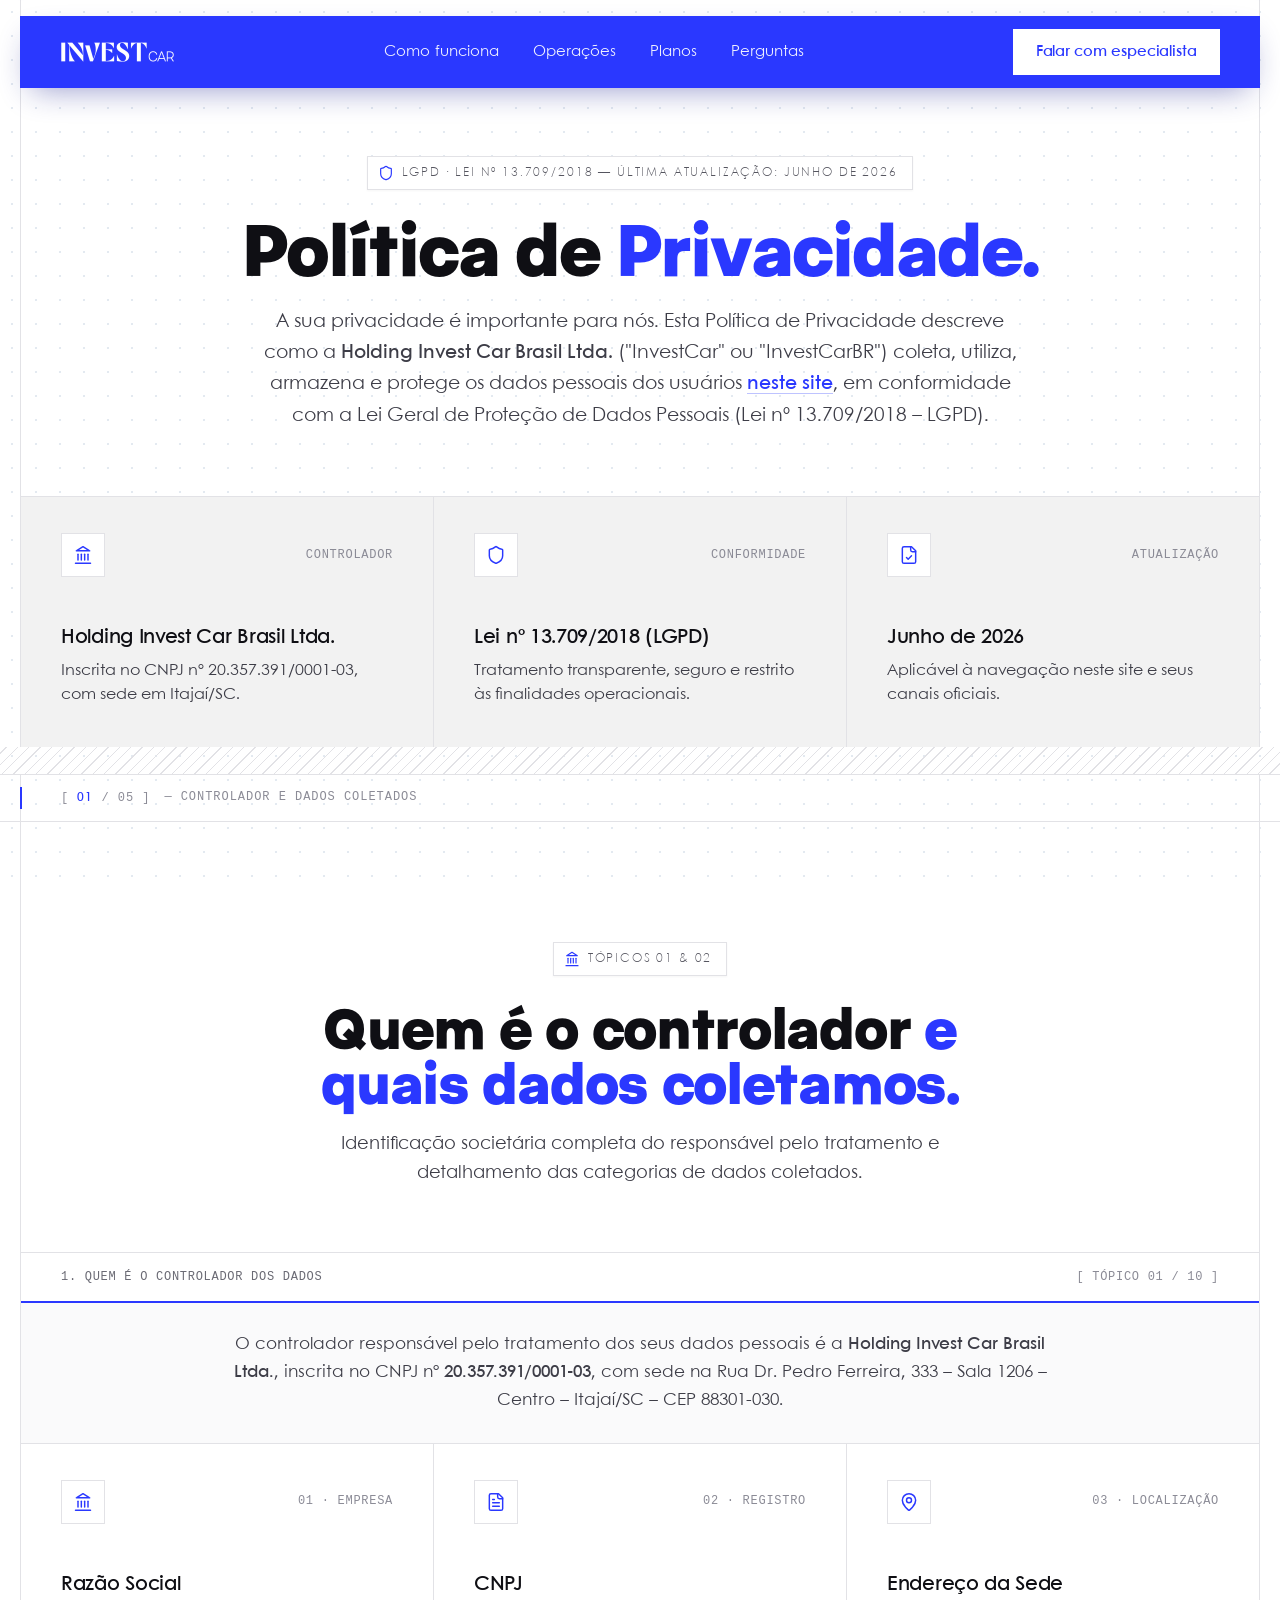
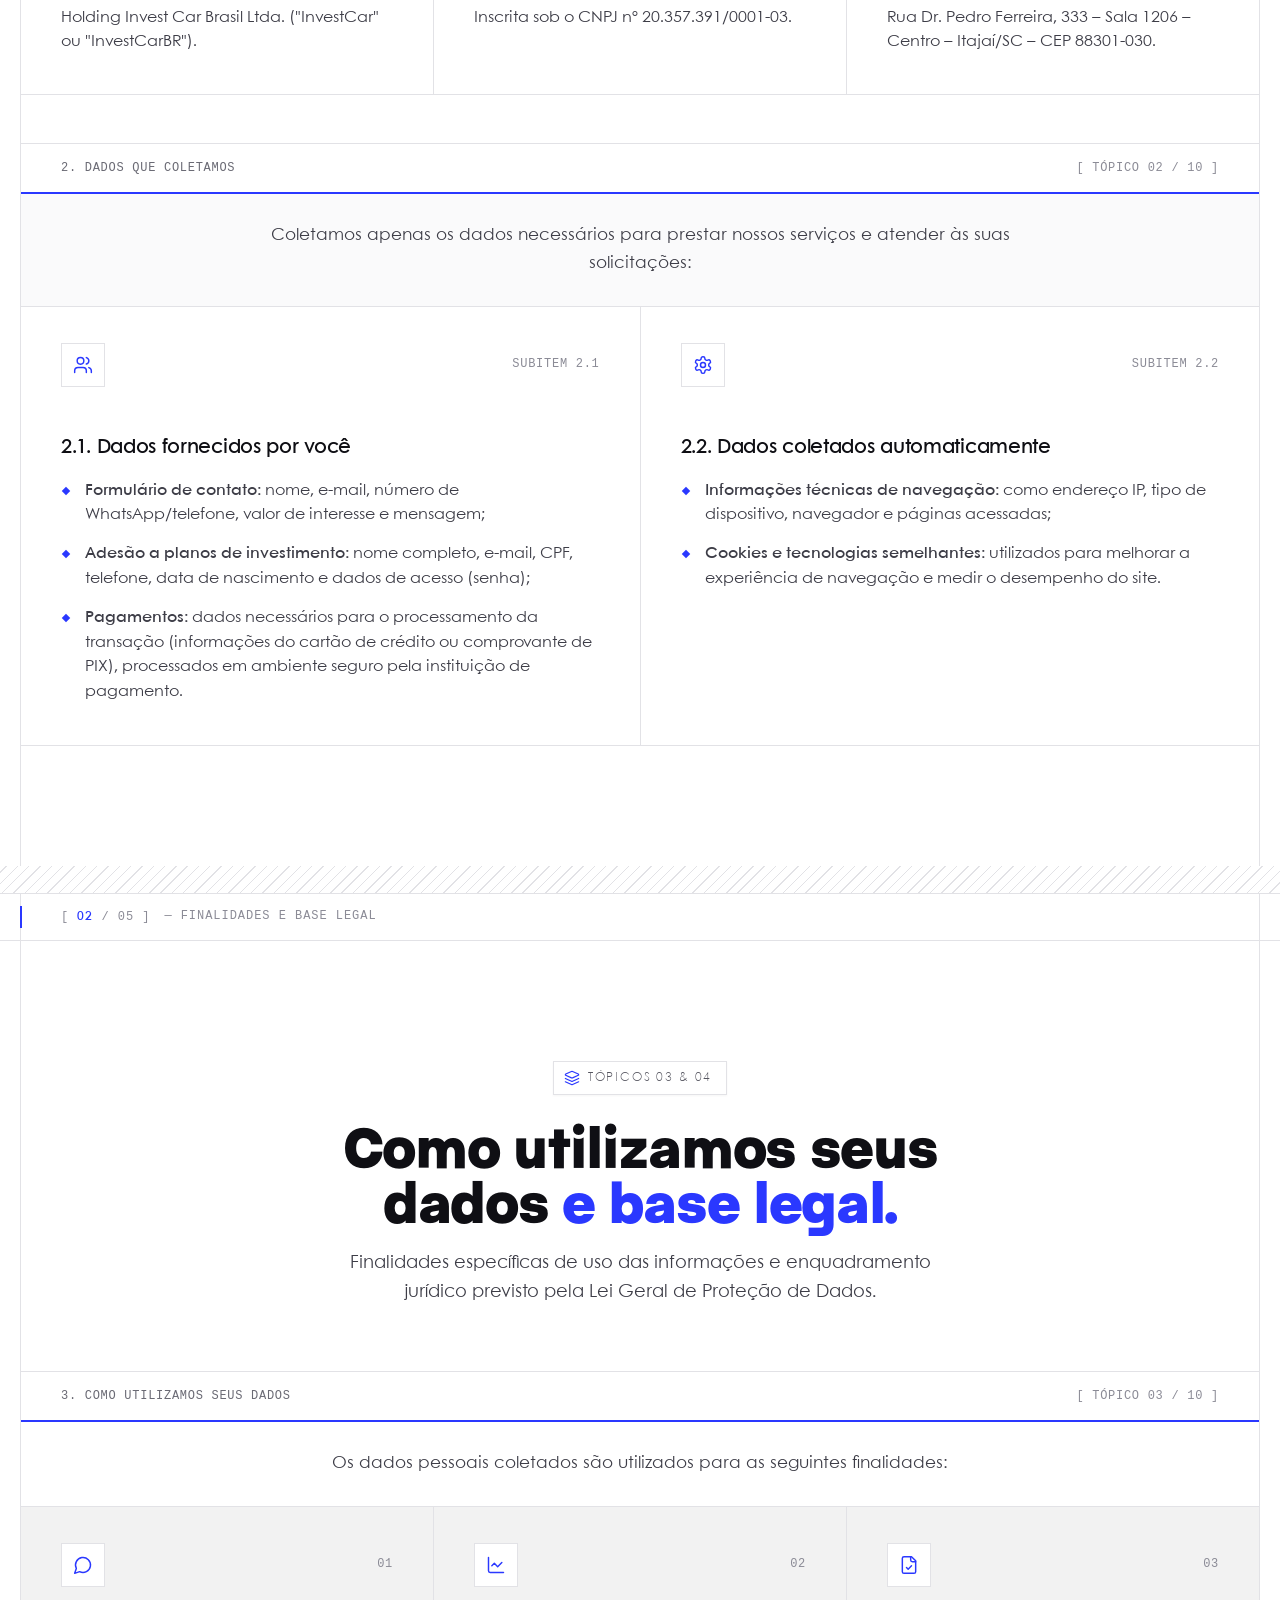
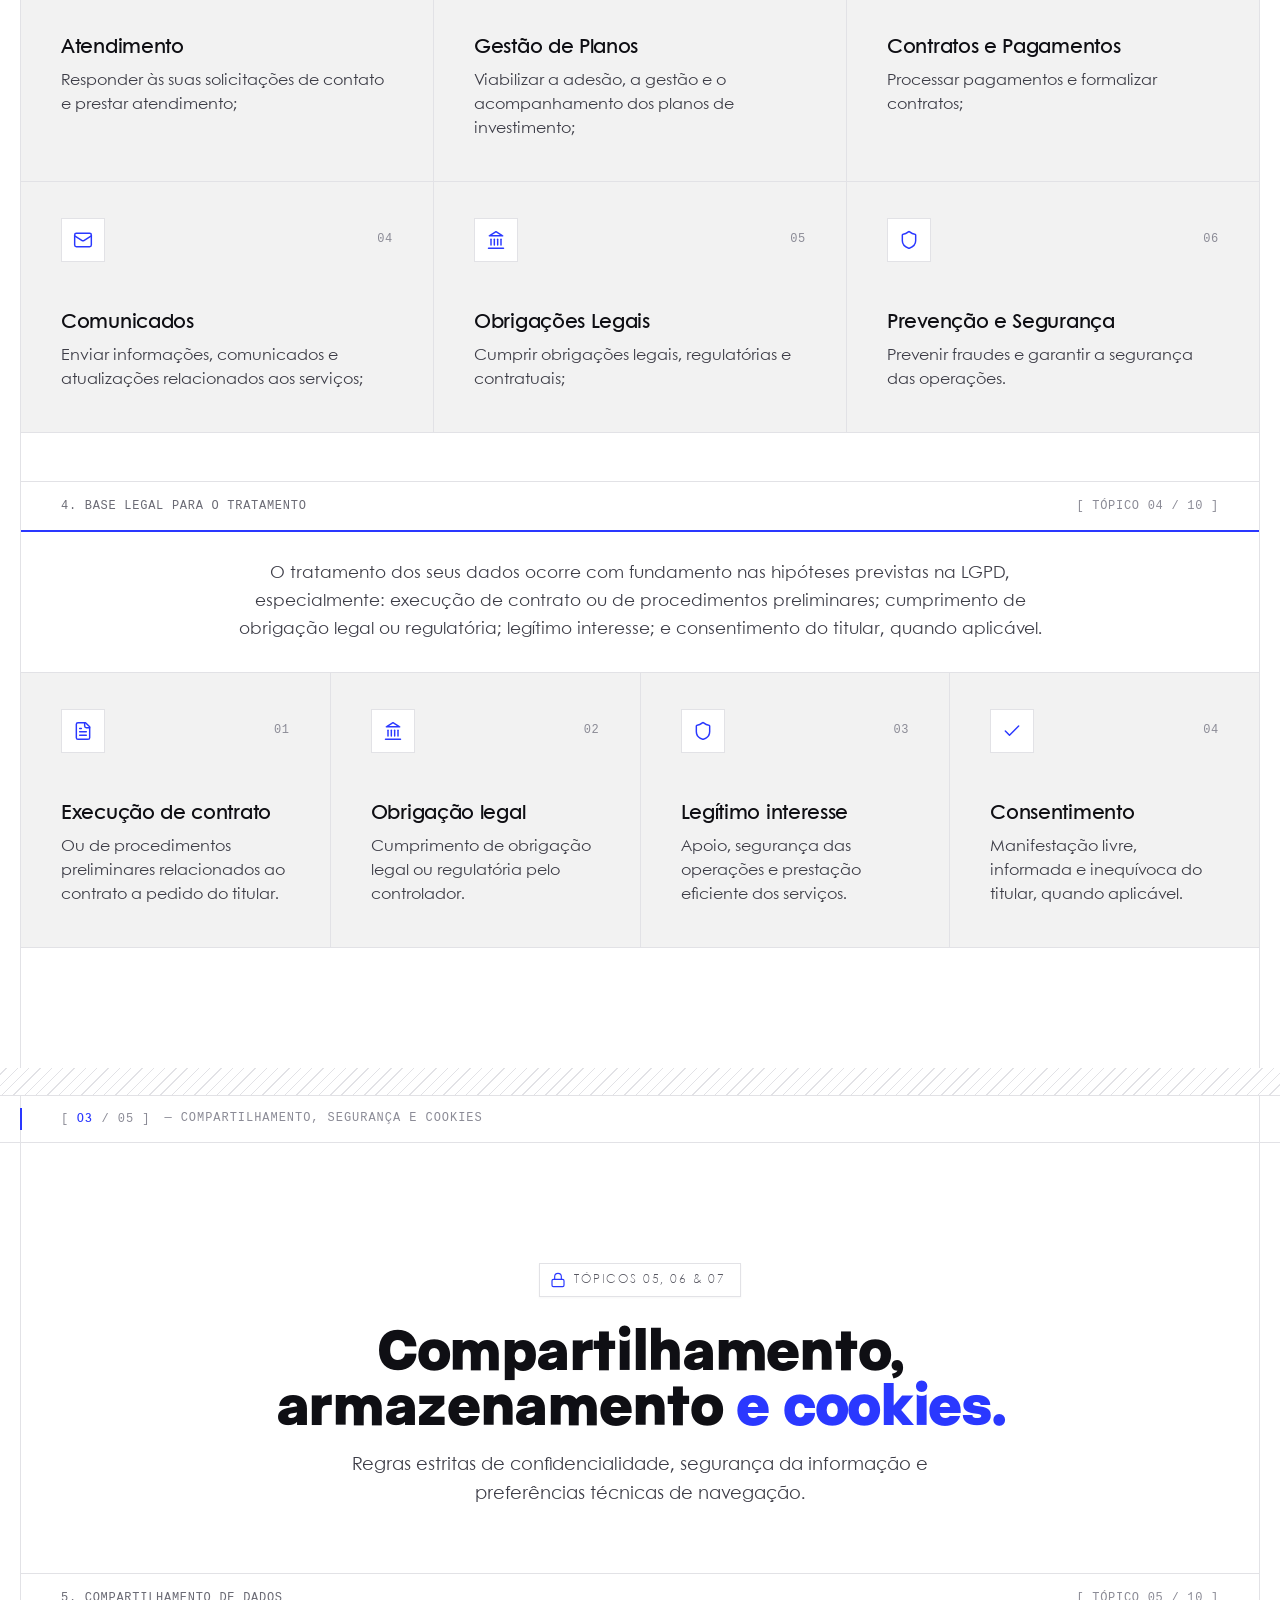
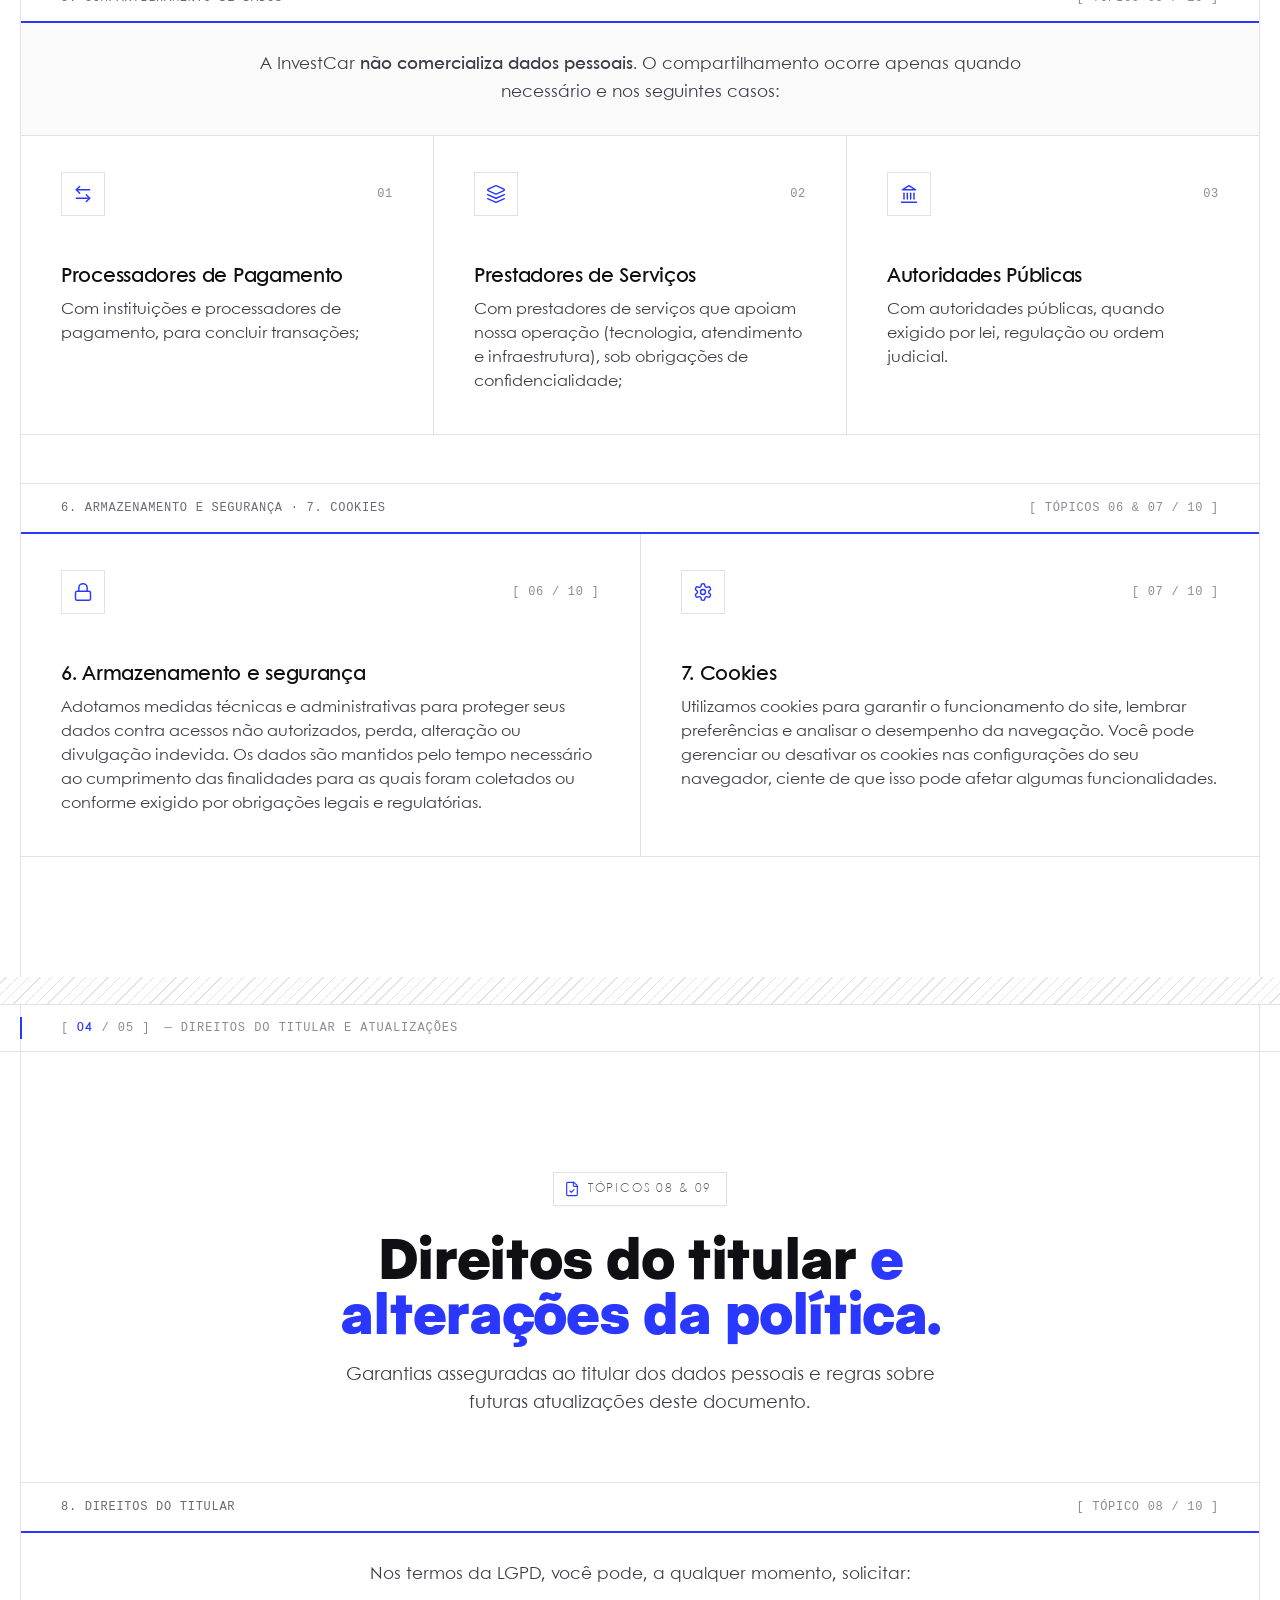
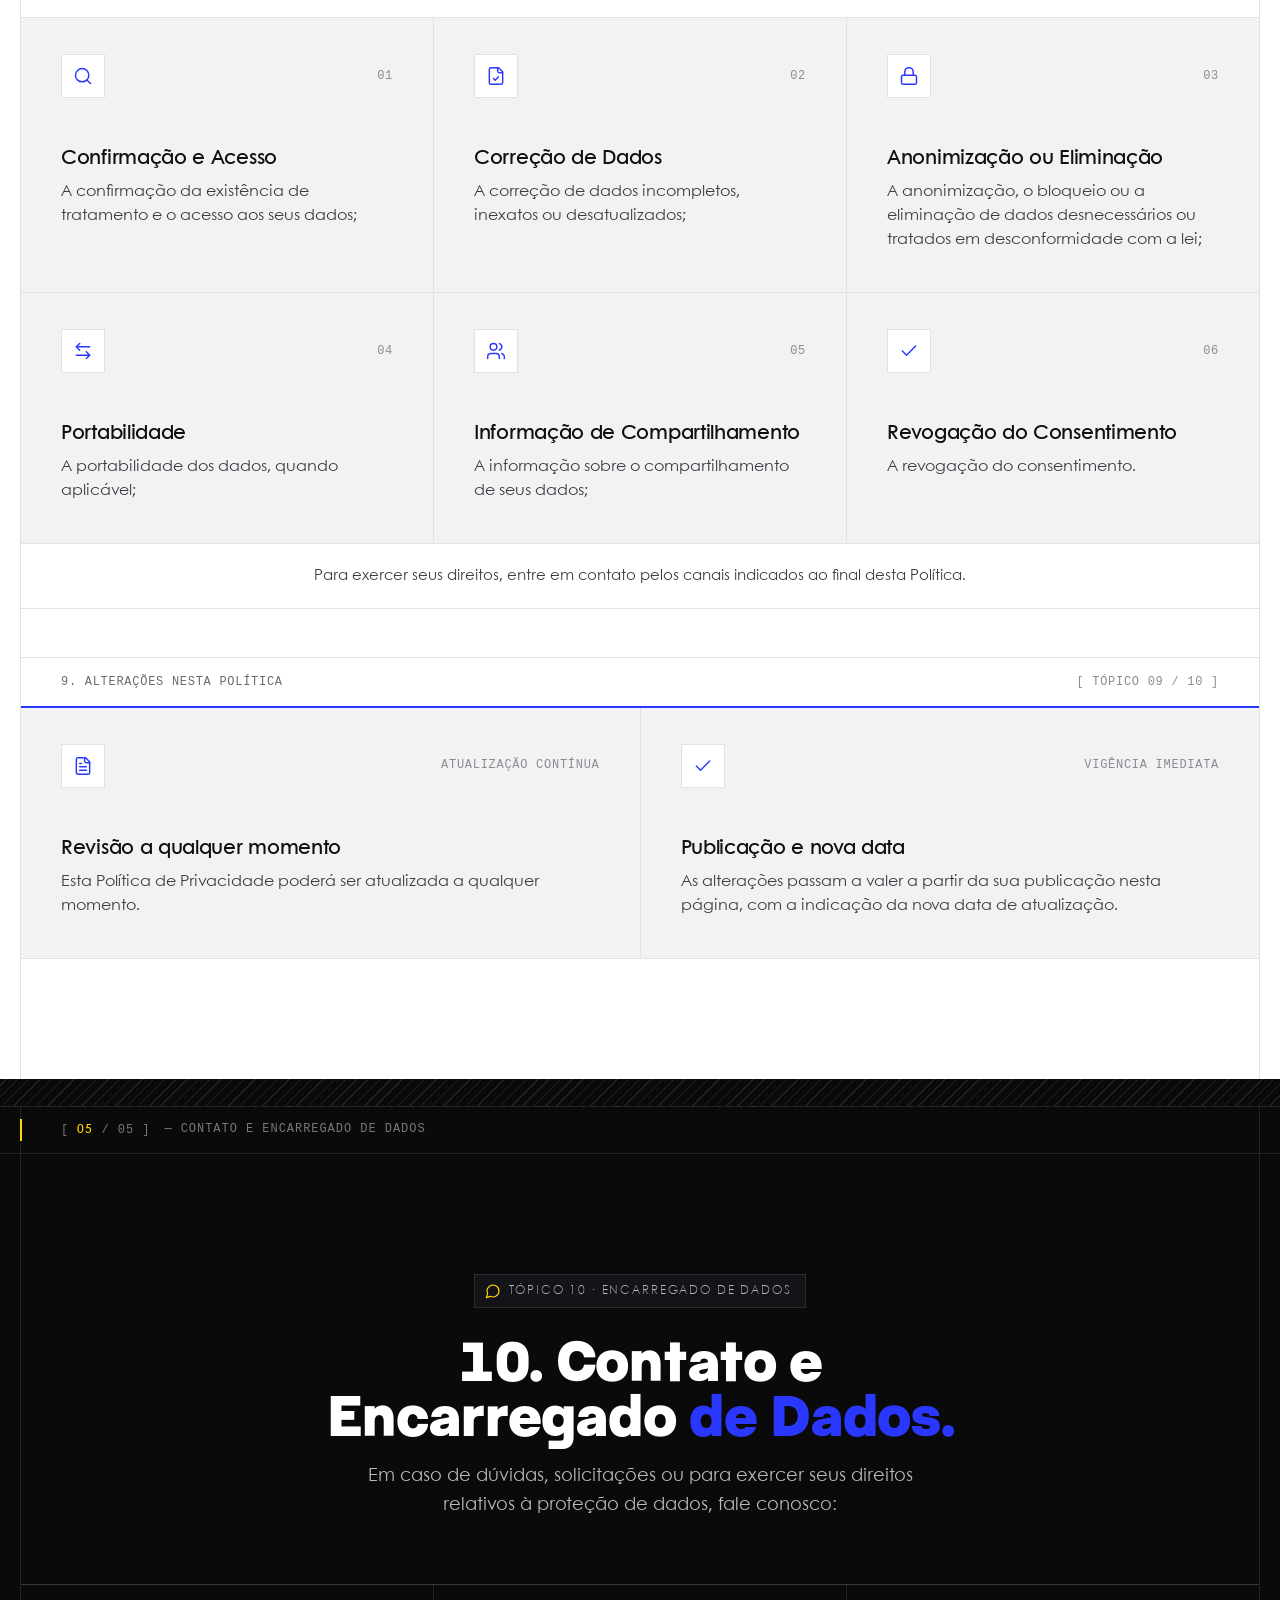
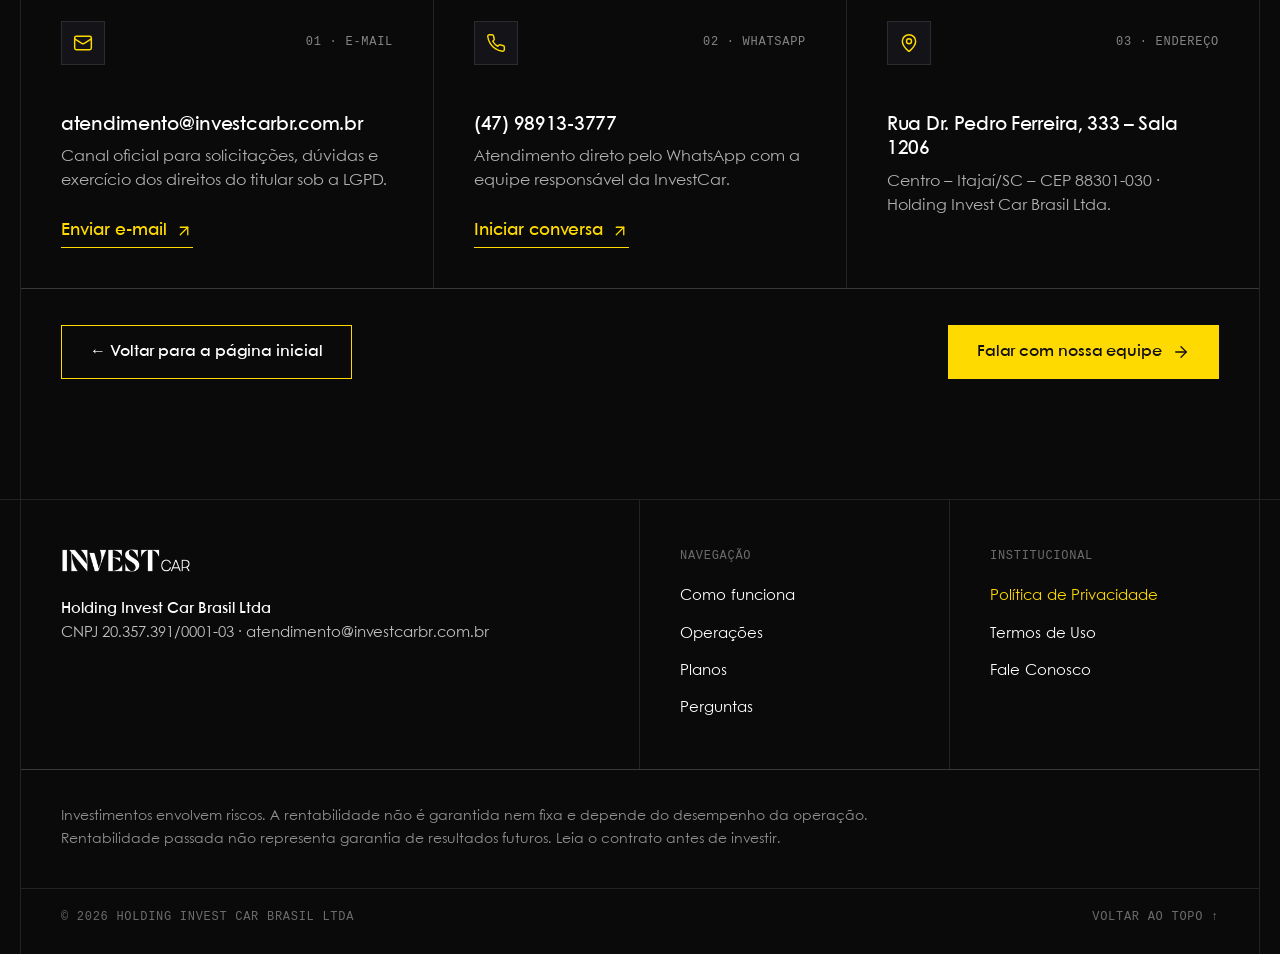
==== politica-de-privacidade.html @ 3e274e19 "Site inicial" ====
<!DOCTYPE html>
<html lang="pt-BR">
<head>
  <meta charset="utf-8">
  <meta name="viewport" content="width=device-width, initial-scale=1, viewport-fit=cover">
  <title>Política de Privacidade — InvestCar</title>
  <meta name="description" content="Política de Privacidade da Holding Invest Car Brasil Ltda. Saiba como coletamos, utilizamos, armazenamos e protege os dados pessoais em conformidade com a LGPD.">
  <meta name="theme-color" content="#2A38FF">
  <meta http-equiv="Cache-Control" content="no-cache, no-store, must-revalidate">
  <meta http-equiv="Pragma" content="no-cache">
  <meta http-equiv="Expires" content="0">
  <link rel="icon" type="image/svg+xml" href="assets/img/favicon.svg?v=20261104">
  <script>document.documentElement.classList.add('js');</script>

  <!-- Tipografia Local -->
  <link rel="stylesheet" href="css/fonts.css?v=20261104">
  <link rel="stylesheet" href="css/style.css?v=20261104">

  <!-- Meta Pixel Code -->
  <script>
  !function(f,b,e,v,n,t,s)
  {if(f.fbq)return;n=f.fbq=function(){n.callMethod?
  n.callMethod.apply(n,arguments):n.queue.push(arguments)};
  if(!f._fbq)f._fbq=n;n.push=n;n.loaded=!0;n.version='2.0';
  n.queue=[];t=b.createElement(e);t.async=!0;
  t.src=v;s=b.getElementsByTagName(e)[0];
  s.parentNode.insertBefore(t,s)}(window, document,'script',
  'https://connect.facebook.net/en_US/fbevents.js');
  fbq('init', '1693872288967313');
  fbq('track', 'PageView');
  </script>
  <noscript><img height="1" width="1" style="display:none"
  src="https://www.facebook.com/tr?id=1693872288967313&ev=PageView&noscript=1"
  /></noscript>
  <!-- End Meta Pixel Code -->
</head>
<body id="topo">

  <canvas id="matrix-canvas" aria-hidden="true"></canvas>

  <!-- Sprite de ícones (traço) -->
  <svg class="sprite" aria-hidden="true" focusable="false">
    <symbol id="i-truck" viewBox="0 0 24 24"><path d="M14 18V6a2 2 0 0 0-2-2H4a2 2 0 0 0-2 2v11a1 1 0 0 0 1 1h2"></path><path d="M15 18H9"></path><path d="M19 18h2a1 1 0 0 0 1-1v-3.65a1 1 0 0 0-.22-.624l-3.48-4.35A1 1 0 0 0 17.52 8H14"></path><circle cx="17" cy="18" r="2"></circle><circle cx="7" cy="18" r="2"></circle></symbol>
    <symbol id="i-gear" viewBox="0 0 24 24"><path d="M12.22 2h-.44a2 2 0 0 0-2 2v.18a2 2 0 0 1-1 1.73l-.43.25a2 2 0 0 1-2 0l-.15-.08a2 2 0 0 0-2.73.73l-.22.38a2 2 0 0 0 .73 2.73l.15.1a2 2 0 0 1 1 1.72v.51a2 2 0 0 1-1 1.74l-.15.09a2 2 0 0 0-.73 2.73l.22.38a2 2 0 0 0 2.73.73l.15-.08a2 2 0 0 1 2 0l.43.25a2 2 0 0 1 1 1.73V20a2 2 0 0 0 2 2h.44a2 2 0 0 0 2-2v-.18a2 2 0 0 1 1-1.73l.43-.25a2 2 0 0 1 2 0l.15.08a2 2 0 0 0 2.73-.73l.22-.39a2 2 0 0 0-.73-2.73l-.15-.08a2 2 0 0 1-1-1.74v-.5a2 2 0 0 1 1-1.74l.15-.09a2 2 0 0 0 .73-2.73l-.22-.38a2 2 0 0 0-2.73-.73l-.15.08a2 2 0 0 1-2 0l-.43-.25a2 2 0 0 1-1-1.73V4a2 2 0 0 0-2-2z"></path><circle cx="12" cy="12" r="3"></circle></symbol>
    <symbol id="i-key" viewBox="0 0 24 24"><path d="m15.5 7.5 2.3 2.3a1 1 0 0 0 1.4 0l2.1-2.1a1 1 0 0 0 0-1.4L19 4"></path><path d="m21 2-9.6 9.6"></path><circle cx="7.5" cy="15.5" r="5.5"></circle></symbol>
    <symbol id="i-search" viewBox="0 0 24 24"><circle cx="11" cy="11" r="8"></circle><path d="m21 21-4.3-4.3"></path></symbol>
    <symbol id="i-file-check" viewBox="0 0 24 24"><path d="M15 2H6a2 2 0 0 0-2 2v16a2 2 0 0 0 2 2h12a2 2 0 0 0 2-2V7Z"></path><path d="M14 2v4a2 2 0 0 0 2 2h4"></path><path d="m9 15 2 2 4-4"></path></symbol>
    <symbol id="i-swap" viewBox="0 0 24 24"><path d="M8 3 4 7l4 4"></path><path d="M4 7h16"></path><path d="m16 21 4-4-4-4"></path><path d="M20 17H4"></path></symbol>
    <symbol id="i-landmark" viewBox="0 0 24 24"><path d="M3 22h18"></path><path d="M6 18v-7"></path><path d="M10 18v-7"></path><path d="M14 18v-7"></path><path d="M18 18v-7"></path><path d="M12 2 20 7H4z"></path></symbol>
    <symbol id="i-file" viewBox="0 0 24 24"><path d="M15 2H6a2 2 0 0 0-2 2v16a2 2 0 0 0 2 2h12a2 2 0 0 0 2-2V7Z"></path><path d="M14 2v4a2 2 0 0 0 2 2h4"></path><path d="M10 9H8"></path><path d="M16 13H8"></path><path d="M16 17H8"></path></symbol>
    <symbol id="i-shield" viewBox="0 0 24 24"><path d="M20 13c0 5-3.5 7.5-7.66 8.95a1 1 0 0 1-.67-.01C7.5 20.5 4 18 4 13V6a1 1 0 0 1 1-1c2 0 4.5-1.2 6.24-2.72a1.17 1.17 0 0 1 1.52 0C14.51 3.81 17 5 19 5a1 1 0 0 1 1 1z"></path></symbol>
    <symbol id="i-chart" viewBox="0 0 24 24"><path d="M3 3v16a2 2 0 0 0 2 2h16"></path><path d="m19 9-5 5-4-4-3 3"></path></symbol>
    <symbol id="i-arrow" viewBox="0 0 24 24"><path d="M5 12h14"></path><path d="m12 5 7 7-7 7"></path></symbol>
    <symbol id="i-arrow-up-right" viewBox="0 0 24 24"><path d="M7 7h10v10"></path><path d="M7 17 17 7"></path></symbol>
    <symbol id="i-check" viewBox="0 0 24 24"><path d="M20 6 9 17l-5-5"></path></symbol>
    <symbol id="i-chat" viewBox="0 0 24 24"><path d="M7.9 20A9 9 0 1 0 4 16.1L2 22Z"></path></symbol>
    <symbol id="i-layers" viewBox="0 0 24 24"><path d="m12.83 2.18a2 2 0 0 0-1.66 0L2.6 6.08a1 1 0 0 0 0 1.83l8.58 3.91a2 2 0 0 0 1.66 0l8.58-3.9a1 1 0 0 0 0-1.83Z"></path><path d="m22 17.65-9.17 4.16a2 2 0 0 1-1.66 0L2 17.65"></path><path d="m22 12.65-9.17 4.16a2 2 0 0 1-1.66 0L2 12.65"></path></symbol>
    <symbol id="i-users" viewBox="0 0 24 24"><path d="M16 21v-2a4 4 0 0 0-4-4H6a4 4 0 0 0-4 4v2"></path><circle cx="9" cy="7" r="4"></circle><path d="M22 21v-2a4 4 0 0 0-3-3.87"></path><path d="M16 3.13a4 4 0 0 1 0 7.75"></path></symbol>
    <symbol id="i-mail" viewBox="0 0 24 24"><rect width="20" height="16" x="2" y="4" rx="2"></rect><path d="m22 7-8.97 5.7a1.94 1.94 0 0 1-2.06 0L2 7"></path></symbol>
    <symbol id="i-phone" viewBox="0 0 24 24"><path d="M22 16.92v3a2 2 0 0 1-2.18 2 19.79 19.79 0 0 1-8.63-3.07 19.5 19.5 0 0 1-6-6 19.79 19.79 0 0 1-3.07-8.67A2 2 0 0 1 4.11 2h3a2 2 0 0 1 2 1.72 12.84 12.84 0 0 0 .7 2.81 2 2 0 0 1-.45 2.11L8.09 9.91a16 16 0 0 0 6 6l1.27-1.27a2 2 0 0 1 2.11-.45 12.84 12.84 0 0 0 2.81.7A2 2 0 0 1 22 16.92z"></path></symbol>
    <symbol id="i-map-pin" viewBox="0 0 24 24"><path d="M20 10c0 4.993-5.539 10.193-7.399 11.799a1 1 0 0 1-1.202 0C9.539 20.193 4 14.993 4 10a8 8 0 0 1 16 0"></path><circle cx="12" cy="10" r="3"></circle></symbol>
    <symbol id="i-lock" viewBox="0 0 24 24"><rect width="18" height="11" x="3" y="11" rx="2" ry="2"></rect><path d="M7 11V7a5 5 0 0 1 10 0v4"></path></symbol>
  </svg>

  <a class="skip-link" href="#conteudo">Pular para o conteúdo</a>

  <!-- ============ HEADER ============ -->
  <header class="site-header" id="siteHeader">
    <div class="header-bar">
      <a class="brand" href="index.html?v=20261104" aria-label="InvestCar — início">
        <img src="assets/img/logo-investcar-branco.png?v=20261104" alt="InvestCar" width="115" height="22">
      </a>

      <nav class="main-nav" aria-label="Principal">
        <ul>
          <li><a href="index.html#como-funciona">Como funciona</a></li>
          <li><a href="index.html#operacoes">Operações</a></li>
          <li><a href="index.html#planos">Planos</a></li>
          <li><a href="index.html#perguntas">Perguntas</a></li>
        </ul>
      </nav>

      <a class="btn btn-primary btn-sm header-cta" href="https://wa.me/554731700808?text=Ol%C3%A1%2C%20tudo%20bom%3F%20Gostaria%20de%20falar%20com%20um%20especialista" target="_blank" rel="noopener"><span>Falar com especialista</span></a>

      <button class="menu-toggle" type="button" aria-label="Abrir menu" aria-expanded="false" aria-controls="mobileMenu">
        <span></span><span></span>
      </button>
    </div>

    <div class="mobile-menu" id="mobileMenu" data-lenis-prevent hidden="">
      <nav aria-label="Menu móvel">
        <ul>
          <li><a href="index.html#como-funciona"><span class="mono">01</span>Como funciona</a></li>
          <li><a href="index.html#operacoes"><span class="mono">02</span>Operações</a></li>
          <li><a href="index.html#planos"><span class="mono">03</span>Planos</a></li>
          <li><a href="index.html#perguntas"><span class="mono">04</span>Perguntas</a></li>
        </ul>
      </nav>
      <a class="btn btn-primary btn-block" href="https://wa.me/554731700808?text=Ol%C3%A1%2C%20tudo%20bom%3F%20Gostaria%20de%20falar%20com%20um%20especialista" target="_blank" rel="noopener"><span>Falar com especialista</span></a>
    </div>
  </header>

  <main id="conteudo">

    <!-- ============ HERO INSTITUCIONAL SIMÉTRICA ============ -->
    <section class="policy-hero" aria-labelledby="policy-main-title">
      <div class="container frame policy-hero-inner">
        <header class="sec-head sec-head--center" data-reveal="">
          <span class="pill">
            <svg class="icon" aria-hidden="true"><use href="#i-shield"></use></svg>
            LGPD · Lei nº 13.709/2018 — Última atualização: Junho de 2026
          </span>
          <h1 class="policy-hero-title" id="policy-main-title">Política de <span class="muted">Privacidade.</span></h1>
          <p class="policy-hero-lead">
            A sua privacidade é importante para nós. Esta Política de Privacidade descreve como a <strong>Holding Invest Car Brasil Ltda.</strong> ("InvestCar" ou "InvestCarBR") coleta, utiliza, armazena e protege os dados pessoais dos usuários <a href="index.html" class="link-inline">neste site</a>, em conformidade com a Lei Geral de Proteção de Dados Pessoais (Lei nº 13.709/2018 – LGPD).
          </p>
        </header>

        <ul class="cells cells--3 bleed" data-reveal="">
          <li class="cell">
            <div class="cell-top">
              <span class="cell-ico"><svg class="icon" aria-hidden="true"><use href="#i-landmark"></use></svg></span>
              <span class="mono">CONTROLADOR</span>
            </div>
            <h3>Holding Invest Car Brasil Ltda.</h3>
            <p>Inscrita no CNPJ nº 20.357.391/0001-03, com sede em Itajaí/SC.</p>
          </li>
          <li class="cell">
            <div class="cell-top">
              <span class="cell-ico"><svg class="icon" aria-hidden="true"><use href="#i-shield"></use></svg></span>
              <span class="mono">CONFORMIDADE</span>
            </div>
            <h3>Lei nº 13.709/2018 (LGPD)</h3>
            <p>Tratamento transparente, seguro e restrito às finalidades operacionais.</p>
          </li>
          <li class="cell">
            <div class="cell-top">
              <span class="cell-ico"><svg class="icon" aria-hidden="true"><use href="#i-file-check"></use></svg></span>
              <span class="mono">ATUALIZAÇÃO</span>
            </div>
            <h3>Junho de 2026</h3>
            <p>Aplicável à navegação neste site e seus canais oficiais.</p>
          </li>
        </ul>
      </div>
    </section>

    <!-- ============ 01 · CONTROLADOR E DADOS COLETADOS (TÓPICOS 1 E 2) ============ -->
    <div class="sec-index" aria-hidden="true">
      <div class="container frame"><span>[ <b>01</b> / 05 ]</span><span>— Controlador e Dados Coletados</span></div>
    </div>
    <section class="section section--white" id="controlador-e-dados" aria-labelledby="t-bloco-1">
      <div class="container frame section-pad">
        <header class="sec-head sec-head--center" data-reveal="">
          <span class="pill"><svg class="icon" aria-hidden="true"><use href="#i-landmark"></use></svg>Tópicos 01 & 02</span>
          <h2 id="t-bloco-1">Quem é o controlador <span class="muted">e quais dados coletamos.</span></h2>
          <p>Identificação societária completa do responsável pelo tratamento e detalhamento das categorias de dados coletados.</p>
        </header>

        <!-- Tópico 1 -->
        <div class="op-panel policy-panel bleed" data-reveal="">
          <div class="op-head">
            <span class="mono">1. Quem é o controlador dos dados</span>
            <span class="mono op-head-right">[ Tópico 01 / 10 ]</span>
          </div>
          <div class="op-flow" aria-hidden="true"><span></span></div>
          <div class="policy-panel-intro">
            <p>O controlador responsável pelo tratamento dos seus dados pessoais é a <strong>Holding Invest Car Brasil Ltda.</strong>, inscrita no CNPJ nº <strong>20.357.391/0001-03</strong>, com sede na Rua Dr. Pedro Ferreira, 333 – Sala 1206 – Centro – Itajaí/SC – CEP 88301-030.</p>
          </div>
          <ul class="cells cells--3">
            <li class="cell">
              <div class="cell-top"><span class="cell-ico"><svg class="icon" aria-hidden="true"><use href="#i-landmark"></use></svg></span><span class="mono">01 · EMPRESA</span></div>
              <h3>Razão Social</h3>
              <p>Holding Invest Car Brasil Ltda. ("InvestCar" ou "InvestCarBR").</p>
            </li>
            <li class="cell">
              <div class="cell-top"><span class="cell-ico"><svg class="icon" aria-hidden="true"><use href="#i-file"></use></svg></span><span class="mono">02 · REGISTRO</span></div>
              <h3>CNPJ</h3>
              <p>Inscrita sob o CNPJ nº 20.357.391/0001-03.</p>
            </li>
            <li class="cell">
              <div class="cell-top"><span class="cell-ico"><svg class="icon" aria-hidden="true"><use href="#i-map-pin"></use></svg></span><span class="mono">03 · LOCALIZAÇÃO</span></div>
              <h3>Endereço da Sede</h3>
              <p>Rua Dr. Pedro Ferreira, 333 – Sala 1206 – Centro – Itajaí/SC – CEP 88301-030.</p>
            </li>
          </ul>
        </div>

        <!-- Tópico 2 -->
        <div class="op-panel policy-panel bleed" data-reveal="">
          <div class="op-head">
            <span class="mono">2. Dados que coletamos</span>
            <span class="mono op-head-right">[ Tópico 02 / 10 ]</span>
          </div>
          <div class="op-flow" aria-hidden="true"><span></span></div>
          <div class="policy-panel-intro">
            <p>Coletamos apenas os dados necessários para prestar nossos serviços e atender às suas solicitações:</p>
          </div>
          <div class="cells cells--2">
            <article class="cell">
              <div class="cell-top">
                <span class="cell-ico"><svg class="icon" aria-hidden="true"><use href="#i-users"></use></svg></span>
                <span class="mono">SUBITEM 2.1</span>
              </div>
              <h3>2.1. Dados fornecidos por você</h3>
              <ul class="policy-list">
                <li><strong>Formulário de contato:</strong> nome, e-mail, número de WhatsApp/telefone, valor de interesse e mensagem;</li>
                <li><strong>Adesão a planos de investimento:</strong> nome completo, e-mail, CPF, telefone, data de nascimento e dados de acesso (senha);</li>
                <li><strong>Pagamentos:</strong> dados necessários para o processamento da transação (informações do cartão de crédito ou comprovante de PIX), processados em ambiente seguro pela instituição de pagamento.</li>
              </ul>
            </article>

            <article class="cell">
              <div class="cell-top">
                <span class="cell-ico"><svg class="icon" aria-hidden="true"><use href="#i-gear"></use></svg></span>
                <span class="mono">SUBITEM 2.2</span>
              </div>
              <h3>2.2. Dados coletados automaticamente</h3>
              <ul class="policy-list">
                <li><strong>Informações técnicas de navegação:</strong> como endereço IP, tipo de dispositivo, navegador e páginas acessadas;</li>
                <li><strong>Cookies e tecnologias semelhantes:</strong> utilizados para melhorar a experiência de navegação e medir o desempenho do site.</li>
              </ul>
            </article>
          </div>
        </div>
      </div>
    </section>

    <!-- ============ 02 · FINALIDADES E BASE LEGAL (TÓPICOS 3 E 4) ============ -->
    <div class="sec-index" aria-hidden="true">
      <div class="container frame"><span>[ <b>02</b> / 05 ]</span><span>— Finalidades e Base Legal</span></div>
    </div>
    <section class="section" id="finalidades-e-base-legal" aria-labelledby="t-bloco-2">
      <div class="container frame section-pad">
        <header class="sec-head sec-head--center" data-reveal="">
          <span class="pill"><svg class="icon" aria-hidden="true"><use href="#i-layers"></use></svg>Tópicos 03 & 04</span>
          <h2 id="t-bloco-2">Como utilizamos seus dados <span class="muted">e base legal.</span></h2>
          <p>Finalidades específicas de uso das informações e enquadramento jurídico previsto pela Lei Geral de Proteção de Dados.</p>
        </header>

        <!-- Tópico 3 -->
        <div class="op-panel policy-panel bleed" data-reveal="">
          <div class="op-head">
            <span class="mono">3. Como utilizamos seus dados</span>
            <span class="mono op-head-right">[ Tópico 03 / 10 ]</span>
          </div>
          <div class="op-flow" aria-hidden="true"><span></span></div>
          <div class="policy-panel-intro">
            <p>Os dados pessoais coletados são utilizados para as seguintes finalidades:</p>
          </div>
          <ul class="cells cells--3">
            <li class="cell">
              <div class="cell-top"><span class="cell-ico"><svg class="icon" aria-hidden="true"><use href="#i-chat"></use></svg></span><span class="mono">01</span></div>
              <h3>Atendimento</h3>
              <p>Responder às suas solicitações de contato e prestar atendimento;</p>
            </li>
            <li class="cell">
              <div class="cell-top"><span class="cell-ico"><svg class="icon" aria-hidden="true"><use href="#i-chart"></use></svg></span><span class="mono">02</span></div>
              <h3>Gestão de Planos</h3>
              <p>Viabilizar a adesão, a gestão e o acompanhamento dos planos de investimento;</p>
            </li>
            <li class="cell">
              <div class="cell-top"><span class="cell-ico"><svg class="icon" aria-hidden="true"><use href="#i-file-check"></use></svg></span><span class="mono">03</span></div>
              <h3>Contratos e Pagamentos</h3>
              <p>Processar pagamentos e formalizar contratos;</p>
            </li>
            <li class="cell">
              <div class="cell-top"><span class="cell-ico"><svg class="icon" aria-hidden="true"><use href="#i-mail"></use></svg></span><span class="mono">04</span></div>
              <h3>Comunicados</h3>
              <p>Enviar informações, comunicados e atualizações relacionados aos serviços;</p>
            </li>
            <li class="cell">
              <div class="cell-top"><span class="cell-ico"><svg class="icon" aria-hidden="true"><use href="#i-landmark"></use></svg></span><span class="mono">05</span></div>
              <h3>Obrigações Legais</h3>
              <p>Cumprir obrigações legais, regulatórias e contratuais;</p>
            </li>
            <li class="cell">
              <div class="cell-top"><span class="cell-ico"><svg class="icon" aria-hidden="true"><use href="#i-shield"></use></svg></span><span class="mono">06</span></div>
              <h3>Prevenção e Segurança</h3>
              <p>Prevenir fraudes e garantir a segurança das operações.</p>
            </li>
          </ul>
        </div>

        <!-- Tópico 4 -->
        <div class="op-panel policy-panel bleed" data-reveal="">
          <div class="op-head">
            <span class="mono">4. Base legal para o tratamento</span>
            <span class="mono op-head-right">[ Tópico 04 / 10 ]</span>
          </div>
          <div class="op-flow" aria-hidden="true"><span></span></div>
          <div class="policy-panel-intro">
            <p>O tratamento dos seus dados ocorre com fundamento nas hipóteses previstas na LGPD, especialmente: execução de contrato ou de procedimentos preliminares; cumprimento de obrigação legal ou regulatória; legítimo interesse; e consentimento do titular, quando aplicável.</p>
          </div>
          <ul class="cells cells--4">
            <li class="cell">
              <div class="cell-top"><span class="cell-ico"><svg class="icon" aria-hidden="true"><use href="#i-file"></use></svg></span><span class="mono">01</span></div>
              <h3>Execução de contrato</h3>
              <p>Ou de procedimentos preliminares relacionados ao contrato a pedido do titular.</p>
            </li>
            <li class="cell">
              <div class="cell-top"><span class="cell-ico"><svg class="icon" aria-hidden="true"><use href="#i-landmark"></use></svg></span><span class="mono">02</span></div>
              <h3>Obrigação legal</h3>
              <p>Cumprimento de obrigação legal ou regulatória pelo controlador.</p>
            </li>
            <li class="cell">
              <div class="cell-top"><span class="cell-ico"><svg class="icon" aria-hidden="true"><use href="#i-shield"></use></svg></span><span class="mono">03</span></div>
              <h3>Legítimo interesse</h3>
              <p>Apoio, segurança das operações e prestação eficiente dos serviços.</p>
            </li>
            <li class="cell">
              <div class="cell-top"><span class="cell-ico"><svg class="icon" aria-hidden="true"><use href="#i-check"></use></svg></span><span class="mono">04</span></div>
              <h3>Consentimento</h3>
              <p>Manifestação livre, informada e inequívoca do titular, quando aplicável.</p>
            </li>
          </ul>
        </div>
      </div>
    </section>

    <!-- ============ 03 · COMPARTILHAMENTO, SEGURANÇA E COOKIES (TÓPICOS 5, 6 E 7) ============ -->
    <div class="sec-index" aria-hidden="true">
      <div class="container frame"><span>[ <b>03</b> / 05 ]</span><span>— Compartilhamento, Segurança e Cookies</span></div>
    </div>
    <section class="section section--white" id="seguranca-e-cookies" aria-labelledby="t-bloco-3">
      <div class="container frame section-pad">
        <header class="sec-head sec-head--center" data-reveal="">
          <span class="pill"><svg class="icon" aria-hidden="true"><use href="#i-lock"></use></svg>Tópicos 05, 06 & 07</span>
          <h2 id="t-bloco-3">Compartilhamento, armazenamento <span class="muted">e cookies.</span></h2>
          <p>Regras estritas de confidencialidade, segurança da informação e preferências técnicas de navegação.</p>
        </header>

        <!-- Tópico 5 -->
        <div class="op-panel policy-panel bleed" data-reveal="">
          <div class="op-head">
            <span class="mono">5. Compartilhamento de dados</span>
            <span class="mono op-head-right">[ Tópico 05 / 10 ]</span>
          </div>
          <div class="op-flow" aria-hidden="true"><span></span></div>
          <div class="policy-panel-intro">
            <p>A InvestCar <strong>não comercializa dados pessoais</strong>. O compartilhamento ocorre apenas quando necessário e nos seguintes casos:</p>
          </div>
          <ul class="cells cells--3">
            <li class="cell">
              <div class="cell-top"><span class="cell-ico"><svg class="icon" aria-hidden="true"><use href="#i-swap"></use></svg></span><span class="mono">01</span></div>
              <h3>Processadores de Pagamento</h3>
              <p>Com instituições e processadores de pagamento, para concluir transações;</p>
            </li>
            <li class="cell">
              <div class="cell-top"><span class="cell-ico"><svg class="icon" aria-hidden="true"><use href="#i-layers"></use></svg></span><span class="mono">02</span></div>
              <h3>Prestadores de Serviços</h3>
              <p>Com prestadores de serviços que apoiam nossa operação (tecnologia, atendimento e infraestrutura), sob obrigações de confidencialidade;</p>
            </li>
            <li class="cell">
              <div class="cell-top"><span class="cell-ico"><svg class="icon" aria-hidden="true"><use href="#i-landmark"></use></svg></span><span class="mono">03</span></div>
              <h3>Autoridades Públicas</h3>
              <p>Com autoridades públicas, quando exigido por lei, regulação ou ordem judicial.</p>
            </li>
          </ul>
        </div>

        <!-- Tópicos 6 e 7 Lado a Lado Simétricos -->
        <div class="op-panel policy-panel bleed" data-reveal="">
          <div class="op-head">
            <span class="mono">6. Armazenamento e segurança · 7. Cookies</span>
            <span class="mono op-head-right">[ Tópicos 06 & 07 / 10 ]</span>
          </div>
          <div class="op-flow" aria-hidden="true"><span></span></div>
          <div class="cells cells--2">
            <article class="cell">
              <div class="cell-top">
                <span class="cell-ico"><svg class="icon" aria-hidden="true"><use href="#i-lock"></use></svg></span>
                <span class="mono">[ 06 / 10 ]</span>
              </div>
              <h3>6. Armazenamento e segurança</h3>
              <p>Adotamos medidas técnicas e administrativas para proteger seus dados contra acessos não autorizados, perda, alteração ou divulgação indevida. Os dados são mantidos pelo tempo necessário ao cumprimento das finalidades para as quais foram coletados ou conforme exigido por obrigações legais e regulatórias.</p>
            </article>

            <article class="cell">
              <div class="cell-top">
                <span class="cell-ico"><svg class="icon" aria-hidden="true"><use href="#i-gear"></use></svg></span>
                <span class="mono">[ 07 / 10 ]</span>
              </div>
              <h3>7. Cookies</h3>
              <p>Utilizamos cookies para garantir o funcionamento do site, lembrar preferências e analisar o desempenho da navegação. Você pode gerenciar ou desativar os cookies nas configurações do seu navegador, ciente de que isso pode afetar algumas funcionalidades.</p>
            </article>
          </div>
        </div>
      </div>
    </section>

    <!-- ============ 04 · DIREITOS DO TITULAR E ALTERAÇÕES (TÓPICOS 8 E 9) ============ -->
    <div class="sec-index" aria-hidden="true">
      <div class="container frame"><span>[ <b>04</b> / 05 ]</span><span>— Direitos do Titular e Atualizações</span></div>
    </div>
    <section class="section" id="direitos-do-titular" aria-labelledby="t-bloco-4">
      <div class="container frame section-pad">
        <header class="sec-head sec-head--center" data-reveal="">
          <span class="pill"><svg class="icon" aria-hidden="true"><use href="#i-file-check"></use></svg>Tópicos 08 & 09</span>
          <h2 id="t-bloco-4">Direitos do titular <span class="muted">e alterações da política.</span></h2>
          <p>Garantias asseguradas ao titular dos dados pessoais e regras sobre futuras atualizações deste documento.</p>
        </header>

        <!-- Tópico 8 -->
        <div class="op-panel policy-panel bleed" data-reveal="">
          <div class="op-head">
            <span class="mono">8. Direitos do titular</span>
            <span class="mono op-head-right">[ Tópico 08 / 10 ]</span>
          </div>
          <div class="op-flow" aria-hidden="true"><span></span></div>
          <div class="policy-panel-intro">
            <p>Nos termos da LGPD, você pode, a qualquer momento, solicitar:</p>
          </div>
          <ul class="cells cells--3">
            <li class="cell">
              <div class="cell-top"><span class="cell-ico"><svg class="icon" aria-hidden="true"><use href="#i-search"></use></svg></span><span class="mono">01</span></div>
              <h3>Confirmação e Acesso</h3>
              <p>A confirmação da existência de tratamento e o acesso aos seus dados;</p>
            </li>
            <li class="cell">
              <div class="cell-top"><span class="cell-ico"><svg class="icon" aria-hidden="true"><use href="#i-file-check"></use></svg></span><span class="mono">02</span></div>
              <h3>Correção de Dados</h3>
              <p>A correção de dados incompletos, inexatos ou desatualizados;</p>
            </li>
            <li class="cell">
              <div class="cell-top"><span class="cell-ico"><svg class="icon" aria-hidden="true"><use href="#i-lock"></use></svg></span><span class="mono">03</span></div>
              <h3>Anonimização ou Eliminação</h3>
              <p>A anonimização, o bloqueio ou a eliminação de dados desnecessários ou tratados em desconformidade com a lei;</p>
            </li>
            <li class="cell">
              <div class="cell-top"><span class="cell-ico"><svg class="icon" aria-hidden="true"><use href="#i-swap"></use></svg></span><span class="mono">04</span></div>
              <h3>Portabilidade</h3>
              <p>A portabilidade dos dados, quando aplicável;</p>
            </li>
            <li class="cell">
              <div class="cell-top"><span class="cell-ico"><svg class="icon" aria-hidden="true"><use href="#i-users"></use></svg></span><span class="mono">05</span></div>
              <h3>Informação de Compartilhamento</h3>
              <p>A informação sobre o compartilhamento de seus dados;</p>
            </li>
            <li class="cell">
              <div class="cell-top"><span class="cell-ico"><svg class="icon" aria-hidden="true"><use href="#i-check"></use></svg></span><span class="mono">06</span></div>
              <h3>Revogação do Consentimento</h3>
              <p>A revogação do consentimento.</p>
            </li>
          </ul>
          <div class="policy-panel-foot">
            <p>Para exercer seus direitos, entre em contato pelos canais indicados ao final desta Política.</p>
          </div>
        </div>

        <!-- Tópico 9 -->
        <div class="op-panel policy-panel bleed" data-reveal="">
          <div class="op-head">
            <span class="mono">9. Alterações nesta Política</span>
            <span class="mono op-head-right">[ Tópico 09 / 10 ]</span>
          </div>
          <div class="op-flow" aria-hidden="true"><span></span></div>
          <div class="cells cells--2">
            <article class="cell">
              <div class="cell-top">
                <span class="cell-ico"><svg class="icon" aria-hidden="true"><use href="#i-file"></use></svg></span>
                <span class="mono">ATUALIZAÇÃO CONTÍNUA</span>
              </div>
              <h3>Revisão a qualquer momento</h3>
              <p>Esta Política de Privacidade poderá ser atualizada a qualquer momento.</p>
            </article>
            <article class="cell">
              <div class="cell-top">
                <span class="cell-ico"><svg class="icon" aria-hidden="true"><use href="#i-check"></use></svg></span>
                <span class="mono">VIGÊNCIA IMEDIATA</span>
              </div>
              <h3>Publicação e nova data</h3>
              <p>As alterações passam a valer a partir da sua publicação nesta página, com a indicação da nova data de atualização.</p>
            </article>
          </div>
        </div>
      </div>
    </section>

    <!-- ============ 05 · CONTATO E ENCARREGADO DE DADOS (TÓPICO 10) ============ -->
    <div class="sec-index sec-index--dark" aria-hidden="true">
      <div class="container frame"><span>[ <b>05</b> / 05 ]</span><span>— Contato e Encarregado de Dados</span></div>
    </div>
    <section class="section section--dark" id="contato" aria-labelledby="t-contato-dpo">
      <div class="container frame section-pad">
        <header class="sec-head sec-head--center" data-reveal="">
          <span class="pill pill--dark"><svg class="icon" aria-hidden="true"><use href="#i-chat"></use></svg>Tópico 10 · Encarregado de Dados</span>
          <h2 id="t-contato-dpo">10. Contato e Encarregado <span class="muted">de Dados.</span></h2>
          <p style="color: rgba(255, 255, 255, .72);">Em caso de dúvidas, solicitações ou para exercer seus direitos relativos à proteção de dados, fale conosco:</p>
        </header>

        <ul class="cells cells--3 cells--dark bleed" data-reveal="">
          <li class="cell">
            <div class="cell-top">
              <span class="cell-ico"><svg class="icon" aria-hidden="true"><use href="#i-mail"></use></svg></span>
              <span class="mono">01 · E-MAIL</span>
            </div>
            <h3>atendimento@investcarbr.com.br</h3>
            <p>Canal oficial para solicitações, dúvidas e exercício dos direitos do titular sob a LGPD.</p>
            <a class="link-arrow" href="mailto:atendimento@investcarbr.com.br">Enviar e-mail <svg class="icon" aria-hidden="true"><use href="#i-arrow-up-right"></use></svg></a>
          </li>

          <li class="cell">
            <div class="cell-top">
              <span class="cell-ico"><svg class="icon" aria-hidden="true"><use href="#i-phone"></use></svg></span>
              <span class="mono">02 · WHATSAPP</span>
            </div>
            <h3>(47) 98913-3777</h3>
            <p>Atendimento direto pelo WhatsApp com a equipe responsável da InvestCar.</p>
            <a class="link-arrow" href="https://wa.me/5547989133777" target="_blank" rel="noopener">Iniciar conversa <svg class="icon" aria-hidden="true"><use href="#i-arrow-up-right"></use></svg></a>
          </li>

          <li class="cell">
            <div class="cell-top">
              <span class="cell-ico"><svg class="icon" aria-hidden="true"><use href="#i-map-pin"></use></svg></span>
              <span class="mono">03 · ENDEREÇO</span>
            </div>
            <h3>Rua Dr. Pedro Ferreira, 333 – Sala 1206</h3>
            <p>Centro – Itajaí/SC – CEP 88301-030 · Holding Invest Car Brasil Ltda.</p>
          </li>
        </ul>

        <div class="policy-actions-bar bleed" data-reveal="">
          <a class="btn btn-outline-yellow" href="index.html">
            <span>← Voltar para a página inicial</span>
          </a>
          <a class="btn btn-yellow" href="https://wa.me/554731700808?text=Ol%C3%A1%2C%20tudo%20bom%3F%20Gostaria%20de%20falar%20com%20um%20especialista" target="_blank" rel="noopener">
            <span>Falar com nossa equipe</span>
            <svg class="icon" aria-hidden="true"><use href="#i-arrow"></use></svg>
          </a>
        </div>
      </div>
    </section>

  </main>

  <!-- ============ FOOTER ============ -->
  <footer class="site-footer">
    <div class="container frame">
      <div class="footer-grid bleed">
        <div class="footer-brand">
          <img src="assets/img/logo-investcar-branco.png?v=20261104" alt="InvestCar" width="115" height="22" loading="lazy">
          <p><strong>Holding Invest Car Brasil Ltda</strong><br>CNPJ 20.357.391/0001-03 · atendimento@investcarbr.com.br</p>
        </div>
        <nav class="footer-col" aria-label="Navegação do rodapé">
          <p class="mono">Navegação</p>
          <ul>
            <li><a href="index.html?v=20261104#como-funciona">Como funciona</a></li>
            <li><a href="index.html?v=20261104#operacoes">Operações</a></li>
            <li><a href="index.html?v=20261104#planos">Planos</a></li>
            <li><a href="index.html?v=20261104#perguntas">Perguntas</a></li>
          </ul>
        </nav>
        <nav class="footer-col" aria-label="Institucional">
          <p class="mono">Institucional</p>
          <ul>
            <li><a href="politica-de-privacidade.html?v=20261104" style="color: var(--yellow);">Política de Privacidade</a></li>
            <li><a href="termos-de-uso.html?v=20261104">Termos de Uso</a></li>
            <li><a href="https://wa.me/554731700808?text=Ol%C3%A1%2C%20tudo%20bom%3F%20Gostaria%20de%20falar%20com%20um%20especialista" target="_blank" rel="noopener">Fale Conosco</a></li>
          </ul>
        </nav>
      </div>
      <p class="footer-disclaimer">Investimentos envolvem riscos. A rentabilidade não é garantida nem fixa e depende do desempenho da operação. Rentabilidade passada não representa garantia de resultados futuros. Leia o contrato antes de investir.</p>
      <div class="footer-bottom bleed">
        <span class="mono">© <span data-year="">2026</span> Holding Invest Car Brasil Ltda</span>
        <a class="mono to-top" href="#topo">Voltar ao topo ↑</a>
      </div>
    </div>
  </footer>

  <!-- Botão flutuante -->
  <a class="fab" href="https://wa.me/554731700808?text=Ol%C3%A1%2C%20tudo%20bom%3F%20Gostaria%20de%20falar%20com%20um%20especialista" target="_blank" rel="noopener" data-whatsapp="" aria-label="Fale pelo whatsapp">
    <svg class="icon" aria-hidden="true"><use href="#i-chat"></use></svg>
    <span class="fab-label">Fale pelo whatsapp</span>
  </a>

  <!-- Scripts: Lenis (Smooth Scroll) + Main -->
  <script src="js/lenis.min.js?v=20261104" defer></script>
  <script src="js/main.js?v=20261104" defer></script>

</body>
</html>
---- css/fonts.css ----
@font-face { font-family: "Pacaembu Black"; font-style: normal; font-weight: 900; font-display: swap; src: url("../fonts/Pacaembu-Black-Trial.otf?v=20261104") format("opentype"); }

@font-face { font-family: "Pacaembu Black"; font-style: normal; font-weight: 700; font-display: swap; src: url("../fonts/Pacaembu-Black-Trial.otf?v=20261104") format("opentype"); }

@font-face { font-family: "Century Gothic"; font-style: normal; font-weight: 400; font-display: swap; src: url("../fonts/CenturyGothicPaneuropeanRegular.ttf?v=20261104") format("truetype"); }

@font-face { font-family: "Century Gothic"; font-style: normal; font-weight: 300; font-display: swap; src: url("../fonts/CenturyGothicPaneuropeanLight.ttf?v=20261104") format("truetype"); }

@font-face { font-family: "Century Gothic"; font-style: normal; font-weight: 600; font-display: swap; src: url("../fonts/CenturyGothicPaneuropeanSemiBold.ttf?v=20261104") format("truetype"); }

@font-face { font-family: "Century Gothic"; font-style: normal; font-weight: 700; font-display: swap; src: url("../fonts/CenturyGothicPaneuropeanSemiBold.ttf?v=20261104") format("truetype"); }

@font-face { font-family: "Century Gothic Light"; font-style: normal; font-weight: 300; font-display: swap; src: url("../fonts/CenturyGothicPaneuropeanLight.ttf?v=20261104") format("truetype"); }

@font-face { font-family: "Century Gothic SemiBold"; font-style: normal; font-weight: 600; font-display: swap; src: url("../fonts/CenturyGothicPaneuropeanSemiBold.ttf?v=20261104") format("truetype"); }

@font-face { font-family: "Century Gothic SemiBold"; font-style: normal; font-weight: 700; font-display: swap; src: url("../fonts/CenturyGothicPaneuropeanSemiBold.ttf?v=20261104") format("truetype"); }
---- css/style.css ----
@import "fonts.css?v=20261104";

/* ==========================================================================
   InvestCar — estilos
   Identidade: azul #2A38FF, amarelo #FFDA00, cinza #F2F2F2, preto #0A0A0A
   Estrutura: header flutuante + marquee + CTA em card (InvestCar),
              grade com linhas, índices de seção e blocos em células (uxbrand)
   ========================================================================== */

:root {
  --blue: #2A38FF;
  --blue-700: #1A27E0;
  --blue-050: #EEF0FF;
  --yellow: #FFDA00;
  --yellow-600: #F2C900;
  --yellow-soft: #FFF6B8;

  --ink: #0F0F14;
  --ink-2: #3D3D47;
  --muted: #8B8B96;
  --line: #E2E2E6;
  --bg: #F2F2F2;
  --white: #FFFFFF;
  --dark: #0A0A0A;
  --dark-2: #141418;
  --dark-line: rgba(255, 255, 255, .1);

  /* Tipografia Local:
     1. Pacaembu Black -> Títulos grandes
     2. Century Gothic Regular -> Textos normais
     3. Century Gothic Light -> Tags e badges
     4. Century Gothic SemiBold -> Destaques em textos normais */
  --font-title: 'Pacaembu Black', 'Century Gothic', sans-serif;
  --font-text: 'Century Gothic', -apple-system, BlinkMacSystemFont, 'Segoe UI', Roboto, sans-serif;
  --font-tag: 'Century Gothic Light', 'Century Gothic', sans-serif;
  --font-strong: 'Century Gothic SemiBold', 'Century Gothic', sans-serif;

  --font: var(--font-text);
  --mono: ui-monospace, "SF Mono", "Cascadia Mono", Menlo, Consolas, monospace;

  --container: 1240px;
  --pad: 40px;
  --section-y: 120px;
  --radius: 0px;
  --radius-sm: 10px;
  --ease: cubic-bezier(.2, .7, .1, 1);
  --header-h: 72px;
}

@media (max-width: 1024px) {
  :root { --pad: 28px; --section-y: 96px; }
}
@media (max-width: 640px) {
  :root { --pad: 16px; --section-y: 72px; --header-h: 64px; }
}

/* ---------- Base ---------- */
*, *::before, *::after { box-sizing: border-box; }
html { -webkit-text-size-adjust: 100%; scroll-padding-top: 110px; }
html.lenis, html.lenis body { height: auto; }
.lenis.lenis-smooth { scroll-behavior: auto !important; }
.lenis.lenis-smooth [data-lenis-prevent] { overscroll-behavior: contain; }
.lenis.lenis-stopped { overflow: hidden; }
.lenis.lenis-smooth iframe { pointer-events: none; }
body {
  margin: 0;
  font-family: var(--font-text);
  font-weight: 400;
  font-size: 17px;
  line-height: 1.6;
  color: var(--ink);
  background: #ffffff;
  -webkit-font-smoothing: antialiased;
  text-rendering: optimizeLegibility;
  overflow-x: hidden;
}

#matrix-canvas {
  position: fixed;
  top: 0;
  left: 0;
  width: 100%;
  height: 100%;
  background-color: #ffffff; /* Fundo branco */
  z-index: 1;                /* Mantenha atrás do conteúdo principal */
  pointer-events: none;      /* Permite clicar nos botões e links normalmente */
}

main,
.site-footer {
  position: relative;
  z-index: 2;
}

/* Retângulos luminosos percorrendo as linhas laterais (border-inline) do .container.frame */
body::before,
body::after {
  content: "";
  position: fixed;
  top: -36px;
  width: 2px;
  height: 26px;
  background: var(--blue);
  box-shadow: 0 0 8px rgba(42, 56, 255, .65), 0 0 18px rgba(42, 56, 255, .32);
  z-index: 40;
  pointer-events: none;
  will-change: transform, opacity;
  animation: frameBeamDrop 7s cubic-bezier(.4, 0, .2, 1) infinite;
}
body::before {
  left: max(0px, calc((100% - var(--container)) / 2));
}
body::after {
  right: max(0px, calc((100% - var(--container)) / 2));
}
@keyframes frameBeamDrop {
  0% {
    transform: translate3d(0, 0, 0);
    opacity: 0;
  }
  8% {
    opacity: 1;
  }
  92% {
    opacity: 1;
  }
  100% {
    transform: translate3d(0, calc(100vh + 72px), 0);
    opacity: 0;
  }
}
img, svg { display: block; max-width: 100%; }
img { height: auto; }
a { color: inherit; text-decoration: none; }
button { font: inherit; color: inherit; background: none; border: 0; padding: 0; cursor: pointer; }
h1, h2, h3, p, ul, ol, dl, dd, figure, blockquote { margin: 0; padding: 0; }
ul, ol { list-style: none; }
:focus-visible { outline: 2px solid var(--blue); outline-offset: 3px; border-radius: 4px; }
::selection { background: var(--yellow); color: var(--ink); }

/* Destaques em textos normais */
strong, b {
  font-family: var(--font-strong);
  font-weight: 600;
}

.sprite { position: absolute; width: 0; height: 0; overflow: hidden; }
.icon {
  width: 20px; height: 20px; flex-shrink: 0;
  fill: none; stroke: currentColor; stroke-width: 1.75;
  stroke-linecap: round; stroke-linejoin: round;
}

.skip-link {
  position: fixed; top: 12px; left: 12px; z-index: 100;
  padding: 10px 16px; border-radius: 8px;
  background: var(--ink); color: #fff; font-family: var(--font-strong); font-weight: 600;
  transform: translateY(-160%); transition: transform .2s;
}
.skip-link:focus { transform: none; }

.container { width: 100%; max-width: var(--container); margin-inline: auto; padding-inline: var(--pad); }
.frame { border-inline: 1px solid var(--line); }
.bleed { margin-inline: calc(var(--pad) * -1); }
.mono {
  font-family: var(--mono); font-size: 12px; line-height: 1.4;
  letter-spacing: .06em; text-transform: uppercase; font-weight: 400;
}
.muted {
  color: rgb(42, 56, 255);
}

/* ---------- Tipografia ---------- */
/* Títulos Grandes */
h1 {
  font-family: var(--font-title);
  font-weight: 900;
}

h2 {
  font-family: var(--font-title);
  font-size: clamp(2rem, 1.2rem + 2.6vw, 3.25rem);
  line-height: 1.06; letter-spacing: -.025em; font-weight: 900;
  text-wrap: balance;
}

/* Destaques / Subtítulos */
h3 {
  font-family: var(--font-strong);
  font-size: 20px;
  line-height: 1.3;
  font-weight: 600;
  letter-spacing: -.01em;
}

.lead { font-family: var(--font-text); font-size: 18px; color: var(--ink-2); font-weight: 400; }

/* Tags e Badges: Century Gothic Light */
.eyebrow {
  display: inline-flex; align-items: center; gap: 8px;
  font-family: var(--font-tag);
  font-size: 12px; font-weight: 300; letter-spacing: .18em; text-transform: uppercase;
  color: #6A6A74; margin-bottom: 18px;
}
.eyebrow--light { color: rgba(255, 255, 255, .85); }
.diamond { width: 8px; height: 8px; background: var(--blue); transform: rotate(45deg); }

.pill {
  display: inline-flex;
  align-items: center;
  gap: 8px;
  height: 34px;
  padding: 0px 14px 0px 10px;
  border-radius: 0px;
  border: 1px solid var(--line);
  background: var(--white);
  font-family: var(--font-tag);
  font-size: 11.5px;
  font-weight: 300;
  letter-spacing: 0.16em;
  text-transform: uppercase;
  color: rgb(85, 85, 95);
  box-shadow: rgba(15, 15, 20, 0.04) 0px 1px 2px;
}
.pill .icon { width: 16px; height: 16px; color: var(--blue); }
.pill--dark { background: var(--dark-2); border-color: var(--dark-line); color: rgba(255,255,255,.7); }
.pill--dark .icon { color: var(--yellow); }

/* ---------- Botões (Diagonal Slash Invert) ---------- */
.btn {
  --h: 54px;
  --btn-slash-bg: #EEF0FF;
  position: relative;
  overflow: hidden;
  isolation: isolate;
  display: inline-flex;
  align-items: center;
  justify-content: center;
  gap: 10px;
  height: var(--h);
  padding: 0px 28px;
  font-family: var(--font-strong);
  font-size: 16px;
  font-weight: 600;
  letter-spacing: -0.005em;
  white-space: nowrap;
  border: 1px solid transparent;
  border-radius: 0;
  cursor: pointer;
  text-decoration: none;
  transition: color .3s ease-out, border-color .3s ease-out, transform .25s var(--ease), box-shadow .3s ease-out;
}

.btn::before {
  content: "";
  position: absolute;
  top: -2px;
  bottom: -2px;
  left: -28px;
  right: -28px;
  background: var(--btn-slash-bg, #EEF0FF);
  transform: translateX(-115%) skewX(12deg);
  transition: transform .32s cubic-bezier(.2, .7, .1, 1);
  pointer-events: none;
  z-index: 1;
}

.btn:hover::before,
.btn:focus-visible::before {
  transform: translateX(-5%) skewX(12deg);
}

.btn > * {
  position: relative;
  z-index: 2;
  transition: color .3s ease-out;
}

.btn .icon {
  width: 18px;
  height: 18px;
  position: relative;
  z-index: 2;
  transition: transform .3s var(--ease), stroke .3s ease-out, color .3s ease-out;
}
.btn:hover .icon,
.btn:focus-visible .icon {
  transform: translateX(4px);
}
.btn:active {
  transform: translateY(1px);
}

.btn-sm { --h: 46px; padding: 0 22px; font-size: 15px; }
.btn-lg { --h: 60px; font-size: 17px; }
.btn-block { width: 100%; }
@media (max-width: 380px) {
  .btn { padding-inline: 18px; }
  .btn-lg { font-size: 16px; }
}

/* Variantes com inversão Diagonal Slash */
.btn-primary {
  background: var(--blue);
  color: #EEF0FF;
  border-color: var(--blue);
  --btn-slash-bg: #EEF0FF;
}
.btn-primary:hover,
.btn-primary:focus-visible {
  color: var(--blue);
  border-color: var(--blue);
  box-shadow: 0 10px 24px -10px rgba(42, 56, 255, .6);
}

.btn-yellow {
  background: var(--yellow);
  color: var(--ink);
  border-color: var(--yellow);
  --btn-slash-bg: #0F0F14;
}
.btn-yellow:hover,
.btn-yellow:focus-visible {
  color: var(--yellow);
  border-color: var(--yellow);
  box-shadow: 0 10px 24px -12px rgba(255, 218, 0, .8);
}

.btn-outline-yellow {
  background: transparent;
  color: #FFFFFF;
  border-color: var(--yellow);
  --btn-slash-bg: var(--yellow);
}
.btn-outline-yellow:hover,
.btn-outline-yellow:focus-visible {
  color: var(--ink);
  border-color: var(--yellow);
  box-shadow: 0 10px 24px -12px rgba(255, 218, 0, .5);
}

.btn-white {
  background: #FFFFFF;
  color: var(--blue);
  border-color: #FFFFFF;
  --btn-slash-bg: var(--yellow);
}
.btn-white:hover,
.btn-white:focus-visible {
  color: var(--ink);
  border-color: var(--yellow);
  box-shadow: 0 10px 24px -12px rgba(255, 218, 0, .6);
}

/* Suporte à classe solicitada (.btn-slash e .slash-bg) */
.btn-slash {
  position: relative;
  overflow: hidden;
  isolation: isolate;
  background: #2A38FF;
  color: #EEF0FF;
  border: 1px solid #EEF0FF;
}
.btn-slash .slash-bg {
  position: absolute;
  top: -2px;
  bottom: -2px;
  left: -28px;
  right: -28px;
  background: #EEF0FF;
  transform: translateX(-115%) skewX(12deg);
  transition: transform .32s cubic-bezier(.2, .7, .1, 1);
  pointer-events: none;
  z-index: 1;
}
.btn-slash:hover .slash-bg,
.btn-slash:focus-visible .slash-bg {
  transform: translateX(-5%) skewX(12deg);
}
.btn-slash > span,
.btn-slash:hover span,
.btn-slash:focus-visible span {
  position: relative;
  z-index: 2;
  transition: color .3s ease-out;
}
.btn-slash:hover span,
.btn-slash:focus-visible span {
  color: #2A38FF;
}

.link-arrow {
  display: inline-flex; align-items: center; gap: 8px; margin-top: 28px;
  font-family: var(--font-strong); font-weight: 600; color: var(--blue);
  border-bottom: 1px solid currentColor; padding-bottom: 2px;
}
.link-arrow .icon { width: 18px; height: 18px; transition: transform .3s var(--ease); }
.link-arrow:hover .icon { transform: translateX(4px); }

/* ==========================================================================
   HEADER flutuante
   ========================================================================== */
.site-header {
  position: fixed; inset: 16px 0 auto; z-index: 60;
  padding-inline: 0;
  pointer-events: none;
  transition: transform .45s var(--ease);
}
.site-header.is-hidden { transform: translateY(calc(-100% - 48px)); }
.header-bar {
  pointer-events: auto;
  max-width: var(--container);
  width: 100%;
  height: var(--header-h);
  margin-inline: auto;
  display: flex; align-items: center; justify-content: space-between; gap: 24px;
  padding: 0 var(--pad);
  background: var(--blue);
  border-radius: 0;
  border: 0;
  box-shadow: 0 12px 32px -12px rgba(20, 28, 140, .48);
}
.site-header.is-scrolled .header-bar { border: 0; box-shadow: 0 14px 36px -12px rgba(15, 20, 110, .55); }
.brand img { width: 115px; height: auto; }

.header-cta.btn-primary {
  background: var(--white);
  color: var(--blue);
  border-color: var(--white);
  --btn-slash-bg: var(--yellow);
}
.header-cta.btn-primary:hover,
.header-cta.btn-primary:focus-visible {
  color: var(--ink);
  border-color: var(--yellow);
  box-shadow: 0 10px 24px -10px rgba(0, 0, 0, .35);
}

.main-nav ul { display: flex; gap: 6px; }
.main-nav a {
  position: relative; display: inline-flex; align-items: center; padding: 8px 14px; border-radius: 0;
  font-family: var(--font-text); font-size: 15px; font-weight: 400; color: rgba(255, 255, 255, .92);
  transition: color .25s, background-color .25s;
}
.main-nav a .nav-char {
  display: inline-block;
  color: inherit;
  -webkit-text-stroke: 0px transparent;
  transition: -webkit-text-stroke .25s var(--ease), text-shadow .25s var(--ease), transform .25s var(--ease);
}
.main-nav a .nav-char--space {
  width: 0.3em;
}

.main-nav a:hover,
.main-nav a:focus-visible,
.main-nav a.is-active {
  color: #FFFFFF;
  background: rgba(255, 255, 255, .1);
}

/* Efeito Rainbow nas letras antes de destacar e engrossar no hover e na seção ativa */
.main-nav a.is-active .nav-char {
  animation: navRainbowActive .58s linear calc(var(--char-i, 0) * 24ms) forwards;
}
.main-nav a:hover .nav-char,
.main-nav a:focus-visible .nav-char {
  animation: navRainbowHover .58s linear calc(var(--char-i, 0) * 24ms) forwards;
}

@keyframes navRainbowHover {
  0%   { color: #FFFFFF; -webkit-text-stroke: 0px transparent; transform: translateY(0); }
  14%  { color: #FF4D6D; transform: translateY(-1.5px); }
  28%  { color: #FF9F1C; }
  42%  { color: #FFDA00; -webkit-text-stroke: 0.35px currentColor; }
  57%  { color: #2EC4B6; }
  72%  { color: #72EFDD; }
  86%  { color: #C77DFF; transform: translateY(0); }
  100% {
    color: #FFFFFF;
    -webkit-text-stroke: 0.65px #FFFFFF;
    text-shadow: 0 0 10px rgba(255, 255, 255, .38);
    transform: translateY(0);
  }
}

@keyframes navRainbowActive {
  0%   { color: #FFFFFF; -webkit-text-stroke: 0px transparent; transform: translateY(0); }
  14%  { color: #FF4D6D; transform: translateY(-1.5px); }
  28%  { color: #FF9F1C; }
  42%  { color: #FFDA00; -webkit-text-stroke: 0.35px currentColor; }
  57%  { color: #2EC4B6; }
  72%  { color: #72EFDD; }
  86%  { color: #C77DFF; transform: translateY(0); }
  100% {
    color: #FFFFFF;
    -webkit-text-stroke: 0.65px #FFFFFF;
    text-shadow: 0 0 10px rgba(255, 255, 255, .38);
    transform: translateY(0);
  }
}

.main-nav a.is-active::after {
  content: ""; position: absolute; left: 50%; bottom: 3px; width: 5px; height: 5px;
  border-radius: 0; background: var(--yellow); transform: translateX(-50%) rotate(45deg);
}

.menu-toggle {
  display: none; position: relative; width: 44px; height: 44px; border-radius: 0;
  background: rgba(255, 255, 255, .14);
  border: 1px solid rgba(255, 255, 255, .24);
}
.menu-toggle span {
  position: absolute; left: 13px; right: 13px; height: 2px; background: #FFFFFF; border-radius: 0;
  transition: transform .3s var(--ease), top .3s var(--ease);
}
.menu-toggle span:first-child { top: 17px; }
.menu-toggle span:last-child { top: 25px; }
.menu-toggle[aria-expanded="true"] span:first-child { top: 21px; transform: rotate(45deg); }
.menu-toggle[aria-expanded="true"] span:last-child { top: 21px; transform: rotate(-45deg); }

.mobile-menu {
  pointer-events: auto;
  max-width: 640px;
  margin: 8px auto 0px;
  padding: 12px 16px 16px;
  background: rgb(255, 255, 255);
  border-radius: 0px;
  border: 1px solid var(--line);
  box-shadow: rgba(10, 12, 40, 0.3) 0px 20px 40px -16px;
  animation: menuIn .35s var(--ease);
  max-height: calc(100vh - var(--header-h) - 48px);
  max-height: calc(100svh - var(--header-h) - 48px);
  overflow-y: auto; overscroll-behavior: contain;
}
.mobile-menu li + li { border-top: 1px solid var(--line); }
.mobile-menu a:not(.btn) {
  display: flex; align-items: center; gap: 16px; padding: 16px 4px;
  font-family: var(--font-text); font-size: 20px; font-weight: 400;
}
.mobile-menu .mono { color: var(--blue); }
.mobile-menu .btn { margin-top: 12px; }
@keyframes menuIn { from { opacity: 0; transform: translateY(-8px); } }

@media (max-width: 900px) {
  .site-header { inset: 0 0 auto; }
  .main-nav, .header-cta { display: none; }
  .menu-toggle { display: block; }
  .mobile-menu {
    max-width: none;
    margin-top: 0;
    border-inline: 0;
    border-top: 1px solid var(--line);
    padding-inline: var(--pad);
    max-height: calc(100vh - var(--header-h));
    max-height: calc(100svh - var(--header-h));
  }
}

/* ==========================================================================
   HERO
   ========================================================================== */
.hero {
  position: relative; isolation: isolate; overflow: hidden;
  min-height: max(680px, min(100svh, 980px));
  display: flex; flex-direction: column; justify-content: flex-end;
  color: #fff; background: #1b1c2a;
}
.hero-media { position: absolute; inset: 0; z-index: -2; animation: heroZoom 2.2s var(--ease) both; }
.hero-media img,
.hero-media video {
  width: 100%; height: 115%; object-fit: cover; object-position: center;
  will-change: transform; transform: translate3d(0, var(--py, 0px), 0);
  pointer-events: none;
}
@keyframes heroZoom { from { transform: scale(1.12); } }
.hero-shade {
  position: absolute; inset: 0; z-index: -1;
  background:
    linear-gradient(90deg, rgba(18, 18, 34, .82) 0%, rgba(18, 18, 34, .55) 45%, rgba(18, 18, 34, .25) 100%),
    linear-gradient(180deg, rgba(18, 18, 34, .45) 0%, rgba(18, 18, 34, 0) 30%, rgba(18, 18, 34, .65) 100%);
}
.hero .frame { border-color: rgba(255, 255, 255, .15); }
.hero-inner { padding-top: calc(var(--header-h) + 120px); padding-bottom: 56px; }
.hero-title {
  max-width: 15ch;
  font-family: var(--font-title);
  font-size: clamp(2.6rem, 1.2rem + 5vw, 5.4rem);
  line-height: 1.02; letter-spacing: -.03em; font-weight: 900;
  text-wrap: balance;
}
.hero-lead { max-width: 540px; margin-top: 28px; font-size: clamp(17px, 1.1vw + 12px, 20px); color: rgba(255, 255, 255, .86); }
.hero-actions { display: flex; flex-wrap: wrap; gap: 16px; margin-top: 40px; }
.hero-actions .btn { min-width: 238px; }

.hero-strip-wrap { padding-bottom: 32px; }
.hero-strip {
  display: grid; grid-template-columns: repeat(3, 1fr);
  border: 1px solid rgba(255, 255, 255, .2); border-radius: 0; overflow: hidden;
  background: rgba(255, 255, 255, .07);
  backdrop-filter: blur(14px); -webkit-backdrop-filter: blur(14px);
}
.hero-strip li {
  display: flex; align-items: center; flex-wrap: wrap; gap: 14px; padding: 20px 24px;
  font-family: var(--font-text); font-size: 10px; font-weight: 400;
}
.hero-strip li + li { border-left: 1px solid rgba(255, 255, 255, .2); }
.hero-strip .mono { color: var(--yellow); }
.hero-strip .icon { color: rgba(255, 255, 255, .9); }

.hero-anim { animation: heroUp 1s var(--ease) both; animation-delay: calc(var(--d, 0) * 110ms + 200ms); }
@keyframes heroUp { from { opacity: 0; transform: translateY(28px); } }

@media (max-width: 760px) {
  .hero-inner { padding-top: calc(var(--header-h) + 80px); padding-bottom: 36px; }
  .hero-actions .btn { flex: 1 1 100%; min-width: 0; }
  .hero-strip { grid-template-columns: 1fr; }
  .hero-strip li { padding: 14px 18px; font-size: 13px; }
  .hero-strip li + li { border-left: 0; border-top: 1px solid rgba(255, 255, 255, .2); }
}
@media (max-width: 480px) {
  .hero-title { font-size: clamp(1.9rem, 9.4vw, 2.6rem); }
}

/* ==========================================================================
   MARQUEE
   ========================================================================== */
.marquee {
  position: relative; overflow: hidden; background: var(--bg);
  border-bottom: 1px solid var(--line);
}
.marquee-row { display: flex; overflow: hidden; padding: 26px 0 18px; }
.marquee-row--sub { padding: 14px 0; border-top: 1px solid var(--line); background: var(--white); }
.marquee-track { display: flex; width: max-content; animation: marquee 38s linear infinite; }
.marquee-track--reverse { animation-direction: reverse; animation-duration: 60s; }
.marquee:hover .marquee-track { animation-play-state: paused; }
.marquee-group { display: flex; align-items: center; flex-shrink: 0; }
.marquee-row:not(.marquee-row--sub) span {
  font-family: var(--font-title);
  font-size: clamp(2.6rem, 1.6rem + 3.4vw, 4.6rem); font-weight: 900; letter-spacing: -.03em; line-height: 1;
  color: #2E2E36; padding-inline: 28px; white-space: nowrap;
}
.marquee .star { width: clamp(18px, 2vw, 26px); height: clamp(18px, 2vw, 26px); fill: var(--blue); flex-shrink: 0; }
.marquee-row--sub span, .marquee-row--sub i {
  font-family: var(--mono); font-size: 12px; letter-spacing: .12em; text-transform: uppercase;
  color: var(--muted); white-space: nowrap; padding-inline: 18px; font-style: normal;
}
.marquee-row--sub i { color: var(--blue); padding: 0; }
@keyframes marquee { to { transform: translateX(-50%); } }

/* ==========================================================================
   ÍNDICE DE SEÇÃO (uxbrand)
   ========================================================================== */
.sec-index { background: transparent; border-bottom: 1px solid var(--line); }
.sec-index::before {
  content: ""; display: block; height: 28px; border-bottom: 1px solid var(--line);
  background: repeating-linear-gradient(-45deg, transparent 0 7px, var(--line) 7px 8px);
}
.sec-index .container {
  position: relative; display: flex; align-items: center; gap: 14px; height: 46px;
  font-family: var(--mono); font-size: 12px; letter-spacing: .08em; text-transform: uppercase; color: var(--muted);
}
.sec-index .container::before {
  content: ""; position: absolute; left: -1px; top: 12px; bottom: 12px; width: 2px; background: var(--blue);
}
.sec-index b { color: var(--blue); font-family: var(--font-strong); font-weight: 600; }
.sec-index--dark { background: var(--dark); border-color: var(--dark-line); }
.sec-index--dark::before { border-color: var(--dark-line); background: repeating-linear-gradient(-45deg, transparent 0 7px, var(--dark-line) 7px 8px); }
.sec-index--dark .container { border-color: var(--dark-line); color: rgba(255,255,255,.45); }
.sec-index--dark b { color: var(--yellow); }
.sec-index--dark .container::before { background: var(--yellow); }

/* ==========================================================================
   SEÇÕES
   ========================================================================== */
.section { background: transparent; }
.section--white { background: transparent; }
.section-pad { padding-block: var(--section-y); }

.sec-head { margin-bottom: 64px; }
.sec-head p:not(.eyebrow) { margin-top: 20px; font-size: 18px; color: var(--ink-2); max-width: 620px; }
.sec-head--center { text-align: center; display: flex; flex-direction: column; align-items: center; }
.sec-head--center h2 { margin-top: 24px; max-width: 22ch; }
.sec-head--center p:not(.eyebrow) { margin-inline: auto; }
.sec-head--split h2 { max-width: 20ch; }

/* ---------- 01 · Showcase (texto + imagem) ---------- */
.showcase { display: grid; grid-template-columns: 1fr 1fr; min-height: 620px; }
.showcase-text {
  display: flex; flex-direction: column; justify-content: center;
  padding: 96px var(--pad); border-right: 1px solid var(--line);
}
.showcase-text h2 { max-width: 16ch; }
.showcase-text .lead { margin-top: 24px; max-width: 470px; }
.tag-list { display: flex; flex-wrap: wrap; gap: 8px; margin-top: 32px; }
.tag-list li {
  padding: 6px 14px;
  border-radius: 0px;
  background: var(--white);
  border: 1px solid var(--line);
  font-family: var(--font-tag);
  font-size: 13.5px;
  font-weight: 300;
  letter-spacing: 0.04em;
  color: var(--ink-2);
}
.showcase-media { position: relative; overflow: hidden; margin: 24px; border-radius: var(--radius); background: #cfd8e6; }
.showcase-media img {
  position: absolute; inset: -8% 0; width: 100%; height: 116%; object-fit: cover;
  transform: translate3d(0, var(--py, 0px), 0);
}
.showcase-media figcaption {
  position: absolute; left: 16px; bottom: 16px; padding: 8px 12px; border-radius: 8px;
  background: rgba(10, 10, 10, .65); color: #fff; backdrop-filter: blur(8px); -webkit-backdrop-filter: blur(8px);
  font-size: 11px;
}

@media (max-width: 900px) {
  .showcase { grid-template-columns: 1fr; min-height: 0; }
  .showcase-text { border-right: 0; border-bottom: 1px solid var(--line); padding-block: 72px; }
  .showcase-media { aspect-ratio: 4 / 3; margin: 16px; }
}

/* ---------- 02 · Operações (Ciclo animado em loop) ---------- */
.op-panel { position: relative; border-top: 1px solid var(--line); border-bottom: 1px solid var(--line); background: var(--bg); }
.op-head {
  display: flex; justify-content: space-between; align-items: center; gap: 16px;
  padding: 16px var(--pad); border-bottom: 1px solid var(--line); color: #6A6A74; background: var(--white);
}
.op-head-left { display: inline-flex; align-items: center; gap: 10px; }
.op-live-dot {
  width: 7px; height: 7px; background: var(--blue);
  box-shadow: 0 0 0 0 rgba(42, 56, 255, .55);
  animation: opPulseDot 2s infinite cubic-bezier(.2, .7, .1, 1);
}
@keyframes opPulseDot {
  0% { box-shadow: 0 0 0 0 rgba(42, 56, 255, .55); }
  70% { box-shadow: 0 0 0 7px rgba(42, 56, 255, 0); }
  100% { box-shadow: 0 0 0 0 rgba(42, 56, 255, 0); }
}
.op-head-right { color: var(--muted); display: inline-flex; align-items: center; gap: 6px; }
.op-cycle-active { color: var(--blue); font-family: var(--font-strong); font-weight: 600; transition: opacity .25s; }

.op-flow { position: relative; z-index: 2; height: 2px; margin-top: -2px; overflow: hidden; }
.op-flow span { display: block; height: 100%; width: 0; background: var(--blue); transition: width 1.6s var(--ease) .3s; }
.op-panel:not([data-op-cycle]).is-visible .op-flow span { width: 100%; }
.op-panel[data-op-cycle] .op-flow span {
  position: relative;
  width: calc(var(--cycle-p, 0) * 100%);
  transition: none;
  background: linear-gradient(90deg, var(--blue) 0%, #5662FF 85%, var(--yellow) 100%);
}

.op-steps { display: grid; grid-template-columns: repeat(3, 1fr); gap: 1px; background: var(--line); }
.op-step {
  position: relative; background: var(--white); padding: 40px var(--pad) 48px;
  cursor: pointer;
  transition: background-color .45s var(--ease);
}
.op-step:hover { background: #FAFAFB; }
.op-step.is-active {
  background: linear-gradient(180deg, rgba(238, 240, 255, .7) 0%, #FFFFFF 100%);
}
.op-top { display: flex; align-items: center; justify-content: space-between; margin-bottom: 56px; }
.op-top .mono { color: var(--muted); }
.op-step-meta { display: inline-flex; align-items: center; gap: 10px; }
.op-badge {
  padding: 4px 10px;
  font-size: 10.5px;
  letter-spacing: .12em;
  background: var(--blue-050);
  color: var(--blue);
  border: 1px solid rgba(42, 56, 255, .2);
  opacity: 0;
  transform: translateX(8px);
  transition: opacity .35s var(--ease), transform .35s var(--ease), background-color .35s, color .35s;
}
.op-step.is-active .op-badge {
  opacity: 1;
  transform: none;
  color: var(--blue);
}
.op-step.is-passed .op-badge {
  opacity: .75;
  transform: none;
  background: var(--bg);
  color: var(--muted);
  border-color: var(--line);
}
.op-num {
  transition: color .35s, transform .35s var(--ease);
}
.op-step.is-active .op-num {
  color: var(--blue);
  font-family: var(--font-strong);
  font-weight: 600;
}

.op-ico {
  position: relative;
  display: grid; place-items: center; width: 48px; height: 48px; border-radius: 0;
  background: var(--blue-050); color: var(--blue);
  border: 1px solid transparent;
  transition: background-color .4s var(--ease), color .4s var(--ease), border-color .4s, transform .4s var(--ease), box-shadow .4s var(--ease);
}
.op-ico::after {
  content: "";
  position: absolute;
  inset: -1px;
  border: 1px solid var(--blue);
  opacity: 0;
  transform: scale(1);
  pointer-events: none;
}
.op-step.is-active .op-ico {
  background: var(--blue);
  color: #fff;
  border-color: var(--blue);
  transform: translateY(-2px);
  box-shadow: 0 12px 26px -8px rgba(42, 56, 255, .55);
}
.op-step.is-active .op-ico::after {
  animation: opIcoRing 1.8s var(--ease) infinite;
}
.op-step.is-passed .op-ico {
  background: var(--white);
  color: var(--blue);
  border-color: rgba(42, 56, 255, .35);
}
@keyframes opIcoRing {
  0% { opacity: .65; transform: scale(1); }
  100% { opacity: 0; transform: scale(1.38); }
}
.op-ico .icon { width: 22px; height: 22px; transition: transform .4s var(--ease); }
.op-step.is-active .op-ico .icon {
  animation: opIconFloat 1.8s ease-in-out infinite alternate;
}
@keyframes opIconFloat {
  from { transform: scale(1) translateY(0); }
  to { transform: scale(1.1) translateY(-1.5px); }
}

.op-step h3 {
  font-family: var(--font-strong); font-size: 24px; font-weight: 600; letter-spacing: -.02em;
  transition: color .35s var(--ease), transform .35s var(--ease);
}
.op-step.is-active h3 { color: var(--blue); transform: translateX(2px); }
.op-step p { margin-top: 10px; color: var(--ink-2); max-width: 28ch; transition: color .35s; }
.op-step.is-active p { color: var(--ink); }

/* Barra de progresso individual de cada etapa */
.op-step-bar {
  position: absolute; left: 0; right: 0; bottom: 0; height: 3px;
  background: transparent; overflow: hidden; pointer-events: none;
}
.op-step-bar i {
  display: block; height: 100%; width: calc(var(--step-p, 0) * 100%);
  background: var(--blue);
}
.op-step.is-passed .op-step-bar i {
  background: rgba(42, 56, 255, .28);
}

/* Seta conectora entre etapas */
.op-arrow {
  position: absolute; z-index: 3; top: 50%; right: -20px; transform: translateY(-50%);
  display: grid; place-items: center; width: 40px; height: 40px; border-radius: 0;
  background: var(--white); border: 1px solid var(--line); color: var(--muted);
  transition: background-color .4s var(--ease), border-color .4s var(--ease), color .4s var(--ease), box-shadow .4s var(--ease), transform .4s var(--ease);
}
.op-arrow .icon { width: 18px; height: 18px; transition: transform .4s var(--ease); }
.op-step.is-active .op-arrow {
  border-color: var(--blue);
  color: var(--blue);
  box-shadow: 0 6px 18px -6px rgba(42, 56, 255, .35);
}
.op-step.is-active .op-arrow .icon {
  animation: opArrowPulse 1s var(--ease) infinite alternate;
}
.op-step.is-passed .op-arrow {
  background: var(--blue);
  border-color: var(--blue);
  color: #fff;
  box-shadow: 0 8px 20px -6px rgba(42, 56, 255, .5);
}
@keyframes opArrowPulse {
  from { transform: translateX(-2px); }
  to { transform: translateX(3px); }
}

@media (max-width: 860px) {
  .op-steps { grid-template-columns: 1fr; }
  .op-top { margin-bottom: 28px; }
  .op-arrow { top: auto; bottom: -20px; right: auto; left: var(--pad); transform: rotate(90deg); }
  .op-head-sep, .op-head-right > span:last-child { display: none; }
}

/* ---------- 03 · Como funciona (abas com progresso) ---------- */
.steps {
  display: grid; grid-template-columns: minmax(300px, 5fr) 7fr;
  border-top: 1px solid var(--line); border-bottom: 1px solid var(--line);
  background: var(--white);
}
.steps-list { display: flex; flex-direction: column; border-right: 1px solid var(--line); }
.step-tab {
  position: relative; display: grid; grid-template-columns: 44px 1fr; gap: 8px;
  padding: 30px var(--pad) 32px; text-align: left;
  border-bottom: 1px solid var(--line);
  transition: background-color .3s;
}
.step-tab:last-child { border-bottom: 0; }
.step-tab:hover { background: #FAFAFB; }
.step-tab.is-active { background: var(--blue-050); }
.step-num { padding-top: 5px; color: var(--muted); transition: color .3s; }
.step-tab.is-active .step-num { color: var(--blue); }
.step-title { display: block; font-family: var(--font-strong); font-size: 21px; font-weight: 600; letter-spacing: -.015em; color: #6A6A74; transition: color .3s; }
.step-tab.is-active .step-title { color: var(--ink); }
.step-desc { display: block; margin-top: 6px; font-size: 15.5px; line-height: 1.55; color: var(--muted); transition: color .3s; }
.step-tab.is-active .step-desc { color: var(--ink-2); }
.step-progress { position: absolute; left: 0; right: 0; bottom: -1px; height: 2px; }
.step-progress i { display: block; height: 100%; width: 0; background: var(--blue); }
.step-tab.is-active .step-progress i { width: calc(var(--p, 0) * 100%); }

.steps-stage {
  position: relative; display: grid; place-items: center; min-height: 520px; overflow: hidden;
  padding: 88px 32px 48px;
  background-color: var(--bg);
  background-image: radial-gradient(circle at 1px 1px, #CFCFD6 1px, transparent 0);
  background-size: 22px 22px;
}
.stage-top {
  position: absolute; inset: 0 0 auto; display: flex; align-items: center; gap: 10px;
  padding: 16px 24px; border-bottom: 1px solid var(--line); background: var(--white); color: #55555F;
  font-family: var(--font-tag); font-weight: 300;
}
.stage-top .dot { width: 7px; height: 7px; border-radius: 50%; background: var(--blue); box-shadow: 0 0 0 4px var(--blue-050); }
.stage-count { margin-left: auto; color: var(--muted); }
.stage-count b { color: var(--blue); font-family: var(--font-strong); font-weight: 600; }

.stage-panel { grid-area: 1 / 1; width: 100%; display: grid; place-items: center; }
.stage-panel[hidden] { display: none; }
.stage-panel.is-active .mock { animation: mockIn .6s var(--ease) both; }
@keyframes mockIn { from { opacity: 0; transform: translateY(18px) scale(.98); } }

.mock {
  width: min(100%, 420px); padding: 22px; border-radius: 14px;
  background: var(--white); border: 1px solid var(--line);
  box-shadow: 0 30px 60px -30px rgba(20, 24, 70, .35), 0 2px 6px rgba(20, 24, 70, .05);
}
.mock-head { display: flex; align-items: center; gap: 12px; padding-bottom: 16px; margin-bottom: 18px; border-bottom: 1px solid var(--line); }
.mock-head strong { display: block; font-size: 15px; }
.mock-head small { font-size: 13px; color: var(--muted); }
.mock-avatar { width: 38px; height: 38px; border-radius: 10px; overflow: hidden; }
.mock-avatar img { width: 100%; height: 100%; }
.bubble { width: fit-content; max-width: 86%; padding: 11px 15px; border-radius: 14px; font-size: 15px; line-height: 1.45; }
.bubble + .bubble { margin-top: 10px; }
.bubble-out { margin-left: auto; background: var(--blue); color: #fff; border-bottom-right-radius: 4px; }
.bubble-in { background: var(--bg); color: var(--ink); border-bottom-left-radius: 4px; }
.stage-panel.is-active .bubble { animation: mockIn .5s var(--ease) both; }
.stage-panel.is-active .bubble:nth-of-type(2) { animation-delay: .5s; }
.stage-panel.is-active .bubble:nth-of-type(3) { animation-delay: 1.1s; }
.typing { display: flex; gap: 4px; padding: 14px 16px; }
.typing i { width: 6px; height: 6px; border-radius: 50%; background: var(--muted); animation: blink 1.2s infinite; }
.typing i:nth-child(2) { animation-delay: .2s; }
.typing i:nth-child(3) { animation-delay: .4s; }
@keyframes blink { 0%, 80%, 100% { opacity: .25; } 40% { opacity: 1; } }

.mock-title { display: flex; align-items: center; justify-content: space-between; gap: 12px; margin-bottom: 18px; }
.mock-title strong { display: flex; align-items: center; gap: 8px; font-size: 16px; }
.mock-title strong .icon { color: var(--blue); }
.chip {
  padding: 4px 10px; border-radius: 999px; background: var(--blue-050); color: var(--blue);
  font-family: var(--font-tag); font-size: 12px; font-weight: 300; letter-spacing: .04em; white-space: nowrap;
}
.chip--yellow { background: var(--yellow-soft); color: #6B5A00; }
.mock-row {
  display: grid; grid-template-columns: 36px 1fr auto 20px; align-items: center; gap: 12px;
  padding: 12px 0; border-top: 1px solid var(--line); font-family: var(--font-text); font-size: 15px; font-weight: 400;
}
.mock-row em { font-style: normal; font-weight: 400; color: var(--muted); font-size: 14px; }
.mr-ico { display: grid; place-items: center; width: 36px; height: 36px; border-radius: 9px; background: var(--bg); color: var(--ink-2); }
.mr-ico .icon { width: 18px; height: 18px; }
.mock-row .ok { width: 18px; height: 18px; color: var(--blue); stroke-width: 2.4; }
.stage-panel.is-active .mock-row { animation: mockIn .5s var(--ease) both; }
.stage-panel.is-active .mock-row:nth-of-type(2) { animation-delay: .15s; }
.stage-panel.is-active .mock-row:nth-of-type(3) { animation-delay: .3s; }
.stage-panel.is-active .mock-row:nth-of-type(4) { animation-delay: .45s; }

.doc-field { display: flex; justify-content: space-between; gap: 12px; padding: 12px 0; border-top: 1px solid var(--line); font-size: 15px; }
.doc-field small { color: var(--muted); font-size: 14px; }
.doc-field span { font-family: var(--font-strong); font-weight: 600; }
.doc-lines { display: grid; gap: 8px; padding: 16px 0; border-top: 1px solid var(--line); }
.doc-lines i { height: 8px; border-radius: 4px; background: var(--bg); }
.doc-lines i:nth-child(2) { width: 86%; }
.doc-lines i:nth-child(3) { width: 64%; }
.doc-sign { padding-top: 10px; }
.sign-line {
  display: block; height: 38px; margin-bottom: 6px; border-bottom: 1px dashed #C9C9D1;
  background: no-repeat left 6px bottom 4px / 150px 30px
    url("data:image/svg+xml,%3Csvg xmlns='http://www.w3.org/2000/svg' viewBox='0 0 150 30'%3E%3Cpath d='M4 22c10-14 18-18 22-10s-6 14 2 10 14-18 20-12-4 16 4 12 12-12 18-8 4 8 12 4 16-8 26-6 18 0 34-4' fill='none' stroke='%232A38FF' stroke-width='2' stroke-linecap='round' pathLength='1' stroke-dasharray='1' stroke-dashoffset='0'/%3E%3C/svg%3E");
}
.doc-sign small { font-size: 12px; color: var(--muted); }

.bars { display: flex; align-items: flex-end; gap: 10px; height: 170px; padding: 16px 4px 0; border-top: 1px solid var(--line); }
.bars i {
  flex: 1; height: var(--h); border-radius: 6px 6px 2px 2px;
  background: linear-gradient(180deg, var(--blue) 0%, #7C85FF 100%);
  transform-origin: bottom;
}
.bars i:nth-child(odd) { background: linear-gradient(180deg, #C8CCFF 0%, #E3E5FF 100%); }
.stage-panel.is-active .bars i { animation: barUp .8s var(--ease) both; }
.stage-panel.is-active .bars i:nth-child(2) { animation-delay: .06s; }
.stage-panel.is-active .bars i:nth-child(3) { animation-delay: .12s; }
.stage-panel.is-active .bars i:nth-child(4) { animation-delay: .18s; }
.stage-panel.is-active .bars i:nth-child(5) { animation-delay: .24s; }
.stage-panel.is-active .bars i:nth-child(6) { animation-delay: .3s; }
.stage-panel.is-active .bars i:nth-child(7) { animation-delay: .36s; }
.stage-panel.is-active .bars i:nth-child(8) { animation-delay: .42s; }
@keyframes barUp { from { transform: scaleY(0); } }
.report-legend { display: flex; align-items: center; gap: 8px; margin-top: 14px; font-size: 13px; color: var(--muted); }
.report-legend .dot { width: 8px; height: 8px; border-radius: 2px; background: var(--blue); }

@media (max-width: 900px) {
  .steps { grid-template-columns: 1fr; }
  .steps-list { border-right: 0; border-bottom: 1px solid var(--line); }
  .steps-stage { min-height: 420px; order: -1; border-bottom: 1px solid var(--line); }
  .step-tab { padding-block: 22px 24px; }
  .step-tab:not(.is-active) .step-desc { display: none; }
}

/* ---------- 04 · Antes de decidir (card azul) ---------- */
.decide-card {
  position: relative; overflow: hidden; isolation: isolate;
  display: grid; grid-template-columns: 5fr 7fr; gap: clamp(32px, 6vw, 80px); align-items: center;
  padding: clamp(36px, 5vw, 64px);
  border-radius: 0; background: var(--blue); color: #fff;
}
.decide-card::before {
  content: ""; position: absolute; z-index: -1; width: 520px; height: 520px; right: -160px; top: -220px;
  border-radius: 50%; background: radial-gradient(circle, rgba(255, 255, 255, .18), transparent 65%);
}
.decide-star { position: absolute; z-index: -1; fill: rgba(255, 255, 255, .14); }
.decide-star--a { width: 180px; height: 180px; left: -56px; bottom: -64px; animation: spin 30s linear infinite; }
.decide-star--b { width: 28px; height: 28px; right: 6%; bottom: 12%; fill: var(--yellow); animation: spin 14s linear infinite reverse; }
@keyframes spin { to { transform: rotate(360deg); } }
.decide-intro h2 { font-size: clamp(1.9rem, 1.2rem + 2vw, 2.75rem); }
.decide-intro p:not(.eyebrow) { margin-top: 22px; color: rgba(255, 255, 255, .86); max-width: 380px; }
.decide-intro .btn { margin-top: 32px; }
.decide-list { border-top: 1px solid rgba(255, 255, 255, .28); }
.decide-list li {
  display: grid; grid-template-columns: 48px 1fr 24px; align-items: center; gap: 8px;
  padding: 24px 8px; border-bottom: 1px solid rgba(255, 255, 255, .28);
  font-family: var(--font-text); font-size: clamp(17px, .6vw + 14px, 21px); font-weight: 400;
  transition: background-color .3s, padding .35s var(--ease);
}
.decide-list .mono { color: rgba(255, 255, 255, .7); }
.decide-list .icon { opacity: 0; transform: translate(-6px, 6px); transition: opacity .3s, transform .35s var(--ease); color: var(--yellow); }
.decide-list li:hover { background: rgba(255, 255, 255, .07); padding-left: 16px; }
.decide-list li:hover .icon { opacity: 1; transform: none; }

@media (max-width: 900px) {
  .decide-card { grid-template-columns: 1fr; }
  .decide-list li { padding-block: 18px; }
  .decide-list .icon { opacity: 1; transform: none; }
}

/* ---------- 05 · Planos (Consolidado Único) ---------- */
.plan-consolidated {
  position: relative;
  background: var(--white);
  border: 1px solid var(--line);
  padding: clamp(32px, 4vw, 56px);
  box-shadow: 0 24px 48px -20px rgba(20, 24, 70, .08);
  transition: border-color .3s, box-shadow .3s;
}
.plan-consolidated:hover {
  border-color: #D2D4E6;
  box-shadow: 0 30px 60px -24px rgba(20, 24, 70, .14);
}
.plan-cons-top {
  display: flex;
  flex-wrap: wrap;
  align-items: flex-end;
  justify-content: space-between;
  gap: 24px;
  padding-bottom: 28px;
  border-bottom: 1px solid var(--line);
}
.plan-cons-info h3 {
  font-family: var(--font-strong);
  font-size: clamp(24px, 1.8vw + 16px, 32px);
  font-weight: 600;
  letter-spacing: -.02em;
}
.plan-cons-info p {
  margin-top: 8px;
  font-size: 15.5px;
  line-height: 1.5;
  color: #6A6A74;
  max-width: 48ch;
}
.plan-cons-rate {
  text-align: right;
  flex-shrink: 0;
}
.plan-cons-rate strong {
  display: block;
  font-family: var(--font-strong);
  font-size: clamp(2.4rem, 2vw + 1.2rem, 3.2rem);
  font-weight: 600;
  letter-spacing: -.03em;
  line-height: 1;
  color: var(--blue);
}
.plan-cons-rate small {
  display: block;
  margin-top: 8px;
  font-size: 13.5px;
  color: #6A6A74;
}
.plan-cons-levels {
  display: grid;
  grid-template-columns: repeat(3, 1fr);
  gap: 20px;
  margin-block: 36px;
}
.plan-level-col {
  position: relative;
  display: flex;
  flex-direction: column;
  padding: 28px 24px;
  background: #F7F8FC;
  border: 1px solid var(--line);
  transition: transform .3s var(--ease), border-color .3s, box-shadow .3s;
}
.plan-level-col:hover {
  transform: translateY(-4px);
  border-color: #C8CCDE;
  box-shadow: 0 16px 32px -16px rgba(20, 24, 70, .12);
}
.plan-level-col--featured {
  background: var(--blue);
  color: #fff;
  border-color: var(--blue);
  box-shadow: 0 20px 40px -18px rgba(42, 56, 255, .55);
}
.plan-level-col--featured:hover {
  border-color: var(--blue);
  box-shadow: 0 24px 48px -18px rgba(42, 56, 255, .7);
}
.plan-level-col--featured .plan-level-head p,
.plan-level-col--featured .plan-level-val small,
.plan-level-col--featured .plan-level-prazo {
  color: rgba(255, 255, 255, .82);
}
.plan-level-tag {
  position: absolute;
  top: 16px;
  right: 16px;
  padding: 4px 10px;
  background: var(--yellow);
  color: var(--ink);
  font-family: var(--font-tag);
  font-size: 10px;
  font-weight: 700;
  letter-spacing: .08em;
  text-transform: uppercase;
}
.plan-level-step {
  display: inline-block;
  font-size: 12px;
  letter-spacing: .12em;
  color: var(--blue);
  margin-bottom: 8px;
}
.plan-level-col--featured .plan-level-step {
  color: var(--yellow);
}
.plan-level-head h4 {
  font-family: var(--font-strong);
  font-size: 22px;
  font-weight: 600;
  letter-spacing: -.015em;
}
.plan-level-head p {
  margin-top: 6px;
  font-size: 14px;
  line-height: 1.45;
  color: #6A6A74;
}
.plan-level-val {
  margin-top: 18px;
  padding-bottom: 16px;
  border-bottom: 1px solid var(--line);
}
.plan-level-col--featured .plan-level-val {
  border-bottom-color: rgba(255, 255, 255, .25);
}
.plan-level-val small {
  display: block;
  font-size: 11px;
  letter-spacing: .14em;
  text-transform: uppercase;
  color: #6A6A74;
}
.plan-level-val strong {
  display: block;
  font-family: var(--font-strong);
  font-size: 24px;
  font-weight: 600;
  letter-spacing: -.02em;
  margin-top: 4px;
}
.plan-level-prazo {
  margin-top: 14px;
  font-size: 14px;
  color: var(--ink-2);
}
.plan-level-features {
  display: grid;
  gap: 10px;
  margin-top: 18px;
}
.plan-level-features li {
  position: relative;
  padding-left: 18px;
  font-family: var(--font-text);
  font-size: 14px;
  font-weight: 400;
}
.plan-level-features li::before {
  content: "";
  position: absolute;
  left: 2px;
  top: .6em;
  width: 6px;
  height: 6px;
  border-radius: 50%;
  background: var(--blue);
}
.plan-level-col--featured .plan-level-features li::before {
  background: var(--yellow);
}
.plan-cons-bottom {
  display: flex;
  flex-wrap: wrap;
  align-items: center;
  justify-content: space-between;
  gap: 24px;
  padding-top: 28px;
  border-top: 1px solid var(--line);
}
.plan-cons-perks {
  display: flex;
  flex-wrap: wrap;
  gap: 18px 28px;
}
.plan-cons-perks span {
  display: inline-flex;
  align-items: center;
  gap: 8px;
  font-family: var(--font-text);
  font-size: 14.5px;
  font-weight: 500;
  color: var(--ink);
}
.plan-cons-perks .icon {
  width: 17px;
  height: 17px;
  color: var(--blue);
}
@media (max-width: 960px) {
  .plan-cons-levels { grid-template-columns: 1fr; }
  .plan-cons-rate { text-align: left; }
  .plan-cons-bottom { flex-direction: column; align-items: stretch; }
  .plan-cons-bottom .btn { width: 100%; }
}

/* Fallback para plans legados se necessário */
.plans { display: grid; grid-template-columns: repeat(3, 1fr); gap: 20px; align-items: stretch; }
.plan {
  position: relative;
  display: flex;
  flex-direction: column;
  padding: 32px 28px 28px;
  background: var(--white);
  border: 1px solid var(--line);
  transition: transform .4s var(--ease), box-shadow .4s var(--ease), border-color .3s;
}
.plan:hover { transform: translateY(-6px); box-shadow: 0 30px 50px -30px rgba(20, 24, 70, .35); border-color: #D2D4E6; }
.plan-head { padding-bottom: 22px; border-bottom: 1px solid var(--line); }
.plan-head h3 { font-family: var(--font-strong); font-size: 26px; font-weight: 600; letter-spacing: -.02em; }
.plan--featured .plan-head h3 { padding-right: 120px; }
.plan-head p { margin-top: 8px; font-size: 15px; line-height: 1.5; color: #6A6A74; max-width: 30ch; }
.plan-rate { padding: 24px 0; border-bottom: 1px solid var(--line); }
.plan-rate strong { display: block; font-family: var(--font-strong); font-size: clamp(2.2rem, 1.6rem + 1.4vw, 2.9rem); font-weight: 600; letter-spacing: -.03em; line-height: 1.05; }
.plan-rate small { display: block; margin-top: 8px; font-size: 13.5px; line-height: 1.45; color: #6A6A74; }
.plan-meta { display: grid; grid-template-columns: 1fr 1fr; gap: 16px; padding: 22px 0; }
.plan-meta dt { font-size: 11px; letter-spacing: .16em; text-transform: uppercase; color: #6A6A74; }
.plan-meta dd { margin-top: 6px; font-family: var(--font-strong); font-size: 17px; font-weight: 600; }
.plan-list { display: grid; gap: 10px; margin-bottom: 32px; }
.plan-list li { position: relative; padding-left: 18px; font-family: var(--font-text); font-size: 15px; font-weight: 400; }
.plan-list li::before { content: ""; position: absolute; left: 2px; top: .62em; width: 6px; height: 6px; border-radius: 50%; background: var(--blue); }
.plan .btn { margin-top: auto; }

.plan--featured { background: var(--blue); border-color: var(--blue); color: #fff; box-shadow: 0 30px 60px -28px rgba(42, 56, 255, .65); }
.plan--featured:hover { border-color: var(--blue); box-shadow: 0 36px 70px -28px rgba(42, 56, 255, .75); }
.plan--featured .plan-head, .plan--featured .plan-rate { border-color: rgba(255, 255, 255, .25); }
.plan--featured .plan-head p, .plan--featured .plan-rate small, .plan--featured .plan-meta dt { color: rgba(255, 255, 255, .78); }
.plan--featured .plan-list li::before { background: var(--yellow); }
.plan-badge {
  position: absolute;
  top: 28px;
  right: 24px;
  padding: 6px 12px;
  border-radius: 0px;
  background: rgb(242, 201, 0);
  color: rgb(18, 18, 22);
  font-family: var(--font-tag);
  font-size: 11px;
  font-weight: 300;
  letter-spacing: 0.12em;
  text-transform: uppercase;
}

.fine-print { margin-top: 28px; max-width: 640px; font-size: 13.5px; line-height: 1.55; color: #6A6A74; }

@media (min-width: 1025px) {
  .plan--featured { transform: translateY(-12px); }
  .plan--featured:hover { transform: translateY(-18px); }
}
@media (max-width: 1024px) {
  .plans { grid-template-columns: 1fr; max-width: 520px; margin-inline: auto; }
}

/* ---------- Células (uxbrand) ---------- */
.cells {
  display: grid; gap: 1px; background: var(--line);
  border-top: 1px solid var(--line); border-bottom: 1px solid var(--line);
}
.cells--4 { grid-template-columns: repeat(4, 1fr); }
.cells--3 { grid-template-columns: repeat(3, 1fr); }
.cell { position: relative; background: var(--bg); padding: 36px var(--pad) 40px; transition: background-color .3s; }
.section--white .cell { background: var(--white); }
.cell:hover { background: var(--white); }
.section--white .cell:hover { background: #FAFAFB; }
.cell-top { display: flex; align-items: center; justify-content: space-between; margin-bottom: 48px; }
.cell-top .mono { color: var(--muted); }
.cell-ico {
  display: grid; place-items: center; width: 44px; height: 44px; border-radius: 12px;
  background: var(--white); border: 1px solid var(--line); color: var(--blue);
  transition: background-color .3s, color .3s, border-color .3s;
}
.cell:hover .cell-ico { background: var(--blue); border-color: var(--blue); color: #fff; }
.cell h3 { font-family: var(--font-strong); font-size: 20px; font-weight: 600; letter-spacing: -.015em; }
.cell p { margin-top: 8px; font-size: 15.5px; line-height: 1.55; color: var(--ink-2); }

/* ==========================================================================
   06 · SEGURANÇA E TRANSPARÊNCIA — Cards Simétricos com Pop-Out (~10%)
   e Radial Spotlight Tracker (sem Tilt 3D)
   ========================================================================== */
.sec-cards {
  position: relative;
  grid-template-columns: repeat(4, minmax(0, 1fr));
  align-items: stretch;
}

.sec-card {
  --mx: 50%;
  --my: 50%;
  position: relative;
  display: flex;
  flex-direction: column;
  min-height: 252px;
  padding: 36px 28px 40px;
  background: var(--bg);
  transform-origin: center center;
  will-change: transform, box-shadow;
  transition:
    transform .42s var(--ease),
    box-shadow .42s var(--ease),
    background-color .3s var(--ease),
    opacity .3s var(--ease);
}

/* Radial Spotlight Tracker acompanhando o mouse */
.sec-card-spotlight {
  position: absolute;
  inset: 0;
  pointer-events: none;
  z-index: 0;
  opacity: 0;
  transition: opacity .35s var(--ease);
  background:
    radial-gradient(
      300px circle at var(--mx, 50%) var(--my, 50%),
      rgba(42, 56, 255, 0.14) 0%,
      rgba(255, 218, 0, 0.06) 45%,
      transparent 78%
    );
}

/* Borda luminosa radial acompanhando o cursor */
.sec-card-spotlight::after {
  content: "";
  position: absolute;
  inset: 0;
  padding: 1.5px;
  background: radial-gradient(
    200px circle at var(--mx, 50%) var(--my, 50%),
    rgba(42, 56, 255, 0.8) 0%,
    rgba(255, 218, 0, 0.45) 48%,
    transparent 75%
  );
  -webkit-mask: linear-gradient(#fff 0 0) content-box, linear-gradient(#fff 0 0);
  -webkit-mask-composite: xor;
  mask: linear-gradient(#fff 0 0) content-box, linear-gradient(#fff 0 0);
  mask-composite: exclude;
}

.sec-card-body {
  position: relative;
  z-index: 1;
  display: grid;
  grid-template-rows: auto auto 1fr;
  flex: 1;
}

.sec-card .cell-top {
  display: flex;
  align-items: center;
  justify-content: space-between;
  margin-bottom: 44px;
}

.sec-card .cell-ico,
.sec-card .cell-top .mono {
  display: grid;
  place-items: center;
  width: 44px;
  height: 44px;
  border-radius: 0;
  background: var(--white);
  border: 1px solid var(--line);
  transition:
    background-color .3s var(--ease),
    color .3s var(--ease),
    border-color .3s var(--ease),
    box-shadow .3s var(--ease);
}

.sec-card .cell-top .mono {
  color: var(--muted);
  font-size: 12px;
}

.sec-card h3 {
  font-size: 20px;
  line-height: 1.25;
  min-height: 1.25em;
  color: var(--ink);
  transition: color .3s;
}

.sec-card p {
  margin-top: 10px;
  font-size: 15.5px;
  line-height: 1.55;
  color: var(--ink-2);
}

/* Hover: Pop-Out (~10%) sobressaindo na tela + Spotlight ativo */
.sec-card:hover {
  z-index: 15;
  background: var(--white);
  transform: scale(1.09);
  box-shadow:
    0 28px 56px -14px rgba(15, 18, 45, 0.24),
    0 10px 24px -6px rgba(42, 56, 255, 0.16),
    inset 0 0 0 1px rgba(42, 56, 255, 0.28);
}

.sec-card:hover .sec-card-spotlight {
  opacity: 1;
}

.sec-card:hover .cell-ico {
  background: var(--blue);
  border-color: var(--blue);
  color: #fff;
  box-shadow: 0 8px 18px -6px rgba(42, 56, 255, 0.6);
}

.sec-card:hover .cell-top .mono {
  border-color: rgba(42, 56, 255, 0.35);
  color: var(--blue);
  background: var(--blue-050);
}

@media (max-width: 1024px) {
  .sec-cards {
    grid-template-columns: repeat(2, minmax(0, 1fr));
  }
}

@media (max-width: 640px) {
  .sec-cards {
    grid-template-columns: 1fr;
  }
  .sec-card {
    min-height: 0;
  }
  .sec-card .cell-top {
    margin-bottom: 28px;
  }
}

/* ==========================================================================
   07 · VANTAGENS — carrossel de cards
   Modo padrão (mobile, tablet, telas baixas ou sem GSAP): scroll horizontal
   nativo com snap + arraste com o mouse.
   Modo .is-pinned (desktop, aplicado via JS): seção fixada em 100svh e a tira
   é movida pelo GSAP/ScrollTrigger.
   Tudo vive dentro de .container.frame para as linhas verticais ficarem
   contínuas e alinhadas com o resto do site.
   ========================================================================== */
.section-vantagens { position: relative; overflow: hidden; }

.vantagens-frame {
  display: flex; flex-direction: column; align-items: stretch;
  padding-block: var(--section-y);
}
.vantagens-head { flex: 0 0 auto; margin-bottom: 40px; }

/* Badge com efeito typewriter: largura fixa evita "pulos" enquanto digita */
.pill--type { min-width: 190px; justify-content: flex-start; }
.typewriter-text { white-space: nowrap; }
.typewriter-cursor {
  margin-left: -4px; font-weight: 400; color: var(--blue);
  animation: typewriter-blink .8s steps(2, start) infinite;
}
@keyframes typewriter-blink { 0%, 100% { opacity: 1; } 50% { opacity: 0; } }

/* Janela do carrossel: de linha a linha do frame (mesmo padrão de .cells/.steps) */
.horiz-gallery-wrapper {
  position: relative; flex: 0 0 auto; display: flex;
  margin-inline: calc(var(--pad) * -1);
  border-top: 1px solid var(--line); border-bottom: 1px solid var(--line);
  overflow-x: auto; overflow-y: hidden;
  overscroll-behavior-x: contain;
  scroll-snap-type: x mandatory; scroll-padding-inline: var(--pad);
  scrollbar-width: thin; scrollbar-color: var(--line) transparent;
  cursor: grab;
}
.horiz-gallery-wrapper:focus-visible { outline-offset: -3px; border-radius: 0; }
.horiz-gallery-wrapper.is-dragging { cursor: grabbing; scroll-snap-type: none; user-select: none; -webkit-user-select: none; }

.horiz-gallery-strip {
  display: flex; flex: 0 0 auto; gap: 20px; width: max-content;
  padding: 24px var(--pad) 40px;
}

/* Card */
.gallery-card-item {
  position: relative; flex: 0 0 auto;
  width: clamp(270px, 76vw, 340px);
  height: clamp(420px, 62vh, 520px);
  scroll-snap-align: start;
  overflow: hidden; border-radius: 0;
  background: #0c0d17; border: 1px solid var(--line);
  box-shadow: 0 12px 32px -8px rgba(10, 12, 40, .12), 0 4px 12px rgba(10, 12, 40, .06);
  transition: transform .4s var(--ease), box-shadow .4s var(--ease), border-color .3s;
}
.gallery-card-media { position: absolute; inset: 0; overflow: hidden; }
.gallery-card-img {
  width: 100%; height: 100%; object-fit: cover;
  pointer-events: none; user-select: none; -webkit-user-drag: none;
  transition: transform .65s var(--ease);
}
.gallery-card-overlay {
  position: absolute; inset: 0; pointer-events: none;
  background: linear-gradient(180deg,
    rgba(10, 10, 16, .15) 25%, rgba(10, 10, 16, .55) 50%,
    rgba(10, 10, 16, .9) 75%, rgba(8, 8, 14, .98) 100%);
}
.gallery-card-content {
  position: absolute; inset: auto 0 0 0; z-index: 2;
  display: flex; flex-direction: column; justify-content: flex-end;
  padding: 28px 24px;
}
.gallery-card-top { display: flex; align-items: center; justify-content: space-between; margin-bottom: 16px; }
.gallery-card-icon-wrap {
  display: flex; align-items: center; justify-content: center; flex-shrink: 0;
  width: 44px; height: 44px; border-radius: 0;
  background: var(--white); color: var(--blue);
  box-shadow: 0 4px 16px rgba(0, 0, 0, .35);
  transition: background-color .3s, color .3s, box-shadow .3s;
}
.gallery-card-num {
  padding: 4px 10px; font-weight: 600; letter-spacing: .08em; color: var(--yellow);
  background: rgba(255, 255, 255, .08); border: 1px solid rgba(255, 255, 255, .16);
  backdrop-filter: blur(8px); -webkit-backdrop-filter: blur(8px);
}
.gallery-card-title {
  margin-bottom: 8px; font-family: var(--font-title); font-weight: 900;
  font-size: 1.32rem; line-height: 1.25; letter-spacing: -.015em; color: #fff;
  text-shadow: 0 2px 10px rgba(0, 0, 0, .6);
}
.gallery-card-desc {
  font-family: var(--font-text); font-weight: 400; font-size: .95rem;
  line-height: 1.5; color: rgba(255, 255, 255, .82);
  text-shadow: 0 2px 8px rgba(0, 0, 0, .6);
}

/* Hover só em dispositivos com mouse (evita estado "preso" no toque) */
@media (hover: hover) {
  .gallery-card-item:hover {
    transform: translateY(-6px); border-color: var(--blue);
    box-shadow: 0 24px 48px -12px rgba(42, 56, 255, .25), 0 10px 24px rgba(10, 12, 40, .12);
  }
  .gallery-card-item:hover .gallery-card-img { transform: scale(1.06); }
  .gallery-card-item:hover .gallery-card-icon-wrap { background: var(--blue); color: #fff; box-shadow: 0 6px 20px rgba(42, 56, 255, .5); }
}

@media (min-width: 641px) {
  .gallery-card-item { width: clamp(300px, 34vw, 380px); height: 500px; }
}
@media (min-width: 961px) {
  .gallery-card-item { width: clamp(320px, 28vw, 400px); height: clamp(460px, 62vh, 560px); }
}
@media (max-width: 640px) {
  .vantagens-head { margin-bottom: 32px; }
  .horiz-gallery-strip { gap: 16px; padding-block: 20px 32px; }
  .gallery-card-content { padding: 22px 20px; }
}

/* Modo fixado (desktop): ativado pelo JS quando GSAP está disponível */
.section-vantagens.is-pinned { height: 100vh; height: 100svh; }
.section-vantagens.is-pinned .vantagens-frame {
  height: 100%;
  padding-top: clamp(76px, 10vh, 108px);
  padding-bottom: clamp(20px, 4vh, 40px);
}
.section-vantagens.is-pinned .vantagens-head { margin-bottom: clamp(16px, 3vh, 32px); }
.section-vantagens.is-pinned .vantagens-head h2 { max-width: none; font-size: clamp(1.8rem, 1rem + 2.2vw, 2.8rem); }
.section-vantagens.is-pinned .horiz-gallery-wrapper {
  flex: 1 1 0; min-height: 0; overflow: hidden;
  scroll-snap-type: none; cursor: default;
}
.section-vantagens.is-pinned .horiz-gallery-strip { padding-block: 20px 32px; will-change: transform; }
.section-vantagens.is-pinned .gallery-card-item { height: auto; scroll-snap-align: none; }
@media (max-height: 860px) {
  .section-vantagens.is-pinned .vantagens-head p { display: none; }
}

@media (max-width: 1024px) {
  .cells--4 { grid-template-columns: repeat(2, 1fr); }
  .cells--3 { grid-template-columns: 1fr 1fr; }
  .cells--3 .stat { grid-column: 1 / -1; }
}
@media (max-width: 640px) {
  .cells--4, .cells--3 { grid-template-columns: 1fr; }
  .cell-top { margin-bottom: 28px; }
  .quote { min-height: 240px; }
}

/* ---------- 08 · FAQ ---------- */
.faq { display: grid; grid-template-columns: 4fr 7fr; gap: clamp(32px, 6vw, 96px); align-items: start; }
.faq-intro { position: sticky; top: 120px; }
.faq-intro h2 { max-width: 10ch; }
.faq-intro .btn { margin-top: 28px; }
.faq-list { border-top: 1px solid var(--line); }
.faq-item { border-bottom: 1px solid var(--line); }
.faq-item button {
  width: 100%; display: grid; grid-template-columns: 44px 1fr 28px; align-items: center; gap: 8px;
  padding: 24px 0; text-align: left;
}
.faq-item .mono { color: var(--muted); transition: color .3s; }
.faq-q { font-family: var(--font-strong); font-size: clamp(17px, .5vw + 15px, 20px); font-weight: 600; letter-spacing: -.01em; transition: color .3s; }
.faq-item button:hover .faq-q { color: var(--blue); }
.faq-item.is-open .mono { color: var(--blue); }
.faq-icon {
  position: relative; width: 28px; height: 28px; border-radius: 50%; border: 1px solid var(--line); background: var(--white);
  transition: background-color .3s, border-color .3s, transform .4s var(--ease);
}
.faq-icon::before, .faq-icon::after {
  content: ""; position: absolute; left: 50%; top: 50%; width: 10px; height: 1.5px; background: var(--blue);
  transform: translate(-50%, -50%); transition: transform .4s var(--ease), background-color .3s;
}
.faq-icon::after { transform: translate(-50%, -50%) rotate(90deg); }
.faq-item.is-open .faq-icon { background: var(--blue); border-color: var(--blue); transform: rotate(180deg); }
.faq-item.is-open .faq-icon::before, .faq-item.is-open .faq-icon::after { background: #fff; }
.faq-item.is-open .faq-icon::after { transform: translate(-50%, -50%) rotate(0deg); }
.faq-a { display: grid; grid-template-rows: 0fr; transition: grid-template-rows .45s var(--ease); }
.faq-a > div { overflow: hidden; }
.faq-a p { padding: 0 44px 26px 52px; color: var(--ink-2); max-width: 64ch; }
.faq-item.is-open .faq-a { grid-template-rows: 1fr; }

@media (max-width: 900px) {
  .faq { grid-template-columns: 1fr; }
  .faq-intro { position: static; }
  .faq-a p { padding-left: 52px; padding-right: 0; }
}

/* ---------- 09 · Contato (escuro) ---------- */
.section--dark { background: var(--dark); color: #fff; }
.section--dark .frame, .site-footer .frame { border-color: var(--dark-line); }
.section--dark .muted {
  color: rgb(42, 56, 255);
}
.contact { display: grid; grid-template-columns: 7fr 5fr; }
.contact-text { padding: var(--section-y) clamp(28px, 5vw, 72px) var(--section-y) var(--pad); border-right: 1px solid var(--dark-line); }
.contact-text h2 { margin-top: 24px; max-width: 14ch; font-size: clamp(2.2rem, 1.2rem + 3vw, 3.75rem); }
.contact-text .lead { margin-top: 24px; max-width: 480px; color: rgba(255, 255, 255, .72); }
.contact-box { align-self: center; padding: 48px var(--pad); }
.contact-box > .mono { color: rgba(255, 255, 255, .5); margin-bottom: 14px; }
.chips {
  display: flex;
  flex-wrap: wrap;
  gap: 8px;
  margin-bottom: 24px;
  justify-content: space-between;
}
.chip-opt {
  height: 40px;
  padding: 0px 16px;
  border: 1px solid rgba(255, 255, 255, 0.18);
  font-family: var(--font-tag);
  font-size: 14px;
  font-weight: 300;
  color: rgba(255, 255, 255, 0.85);
  transition: background-color 0.25s, border-color 0.25s, color 0.25s;
}
.chip-opt:hover { border-color: rgba(255, 255, 255, .45); }
.chip-opt[aria-checked="true"] { background: var(--yellow); border-color: var(--yellow); color: var(--ink); }
.contact-points {
  display: flex;
  flex-wrap: wrap;
  gap: 10px 22px;
  margin-top: 22px;
  justify-content: space-between;
}
.contact-points li { display: flex; align-items: center; gap: 8px; font-size: 14.5px; color: rgba(255, 255, 255, .7); }
.contact-points .icon { width: 16px; height: 16px; color: var(--yellow); stroke-width: 2.4; }

@media (max-width: 900px) {
  .contact { grid-template-columns: 1fr; }
  .contact-text { border-right: 0; border-bottom: 1px solid var(--dark-line); padding: 72px var(--pad) 56px; }
  .contact-box { padding: 40px var(--pad) 64px; }
}

/* ==========================================================================
   FOOTER
   ========================================================================== */
.site-footer { background: var(--dark); color: rgba(255, 255, 255, .75); border-top: 1px solid var(--dark-line); }
.footer-grid { display: grid; grid-template-columns: 2fr 1fr 1fr; gap: 1px; background: var(--dark-line); border-bottom: 1px solid var(--dark-line); }
.footer-grid > * { background: var(--dark); padding: 48px var(--pad); }
.footer-brand img { width: 130px; margin-bottom: 24px; }
.footer-brand p { font-size: 14.5px; line-height: 1.7; }
.footer-brand strong { color: #fff; font-family: var(--font-strong); font-weight: 600; }
.footer-col .mono { color: rgba(255, 255, 255, .4); margin-bottom: 18px; }
.footer-col ul { display: grid; gap: 10px; }
.footer-col a {
  display: inline-flex;
  align-items: center;
  width: fit-content;
  font-size: 15px;
  color: #fff;
  transition: color .2s;
}
.footer-col a .nav-char {
  display: inline-block;
  color: inherit;
  -webkit-text-stroke: 0px transparent;
  transition: -webkit-text-stroke .25s var(--ease), text-shadow .25s var(--ease), transform .25s var(--ease);
}
.footer-col a .nav-char--space {
  width: 0.3em;
}
.footer-col a:hover .nav-char,
.footer-col a:focus-visible .nav-char {
  animation: navRainbowHover .58s linear calc(var(--char-i, 0) * 24ms) forwards;
}
.footer-disclaimer { padding: 36px 0; max-width: 820px; font-size: 13.5px; line-height: 1.7; color: rgba(255, 255, 255, .55); }
.footer-bottom {
  display: flex; justify-content: space-between; gap: 16px; flex-wrap: wrap;
  padding: 20px var(--pad) 28px; border-top: 1px solid var(--dark-line); color: rgba(255, 255, 255, .4);
}
.to-top { transition: color .2s; }
.to-top:hover { color: var(--yellow); }

@media (max-width: 760px) {
  .footer-grid { grid-template-columns: 1fr 1fr; }
  .footer-brand { grid-column: 1 / -1; }
  .footer-grid > * { padding: 36px var(--pad); }
}

/* ==========================================================================
   Botão flutuante (expansão horizontal no desktop + surgimento rainbow por letra)
   ========================================================================== */
.fab {
  position: fixed;
  right: max(24px, env(safe-area-inset-right));
  bottom: max(24px, env(safe-area-inset-bottom));
  z-index: 55;
  min-width: 56px;
  max-width: 56px;
  height: 56px;
  padding: 0 15px;
  display: inline-flex;
  align-items: center;
  justify-content: center;
  overflow: hidden;
  border-radius: 0;
  background: var(--blue);
  color: #fff;
  border: 1px solid rgba(255, 255, 255, 0.18);
  box-shadow: 0 12px 30px -8px rgba(42, 56, 255, .75);
  opacity: 0;
  pointer-events: none;
  transform: translateY(16px) scale(.96);
  transition:
    opacity .35s,
    transform .45s var(--ease),
    max-width .48s var(--ease),
    padding .45s var(--ease),
    background-color .25s,
    box-shadow .25s,
    border-color .25s;
}
.fab.is-visible {
  opacity: 1;
  pointer-events: auto;
  transform: none;
}
.fab:hover,
.fab:focus-visible {
  background: var(--blue-700);
  border-color: rgba(255, 255, 255, 0.34);
  box-shadow: 0 16px 36px -8px rgba(42, 56, 255, .88);
}
.fab .icon {
  width: 24px;
  height: 24px;
  margin: 0;
  flex-shrink: 0;
  display: block;
  transform: translate(0.5px, -0.5px);
  transition: transform .3s var(--ease);
}
.fab:hover .icon,
.fab:focus-visible .icon {
  transform: translate(0.5px, -0.5px) scale(1.08);
}

/* Texto interno que se expande junto com o botão no desktop */
.fab-label {
  display: inline-flex;
  align-items: center;
  max-width: 0;
  margin-left: 0;
  overflow: hidden;
  opacity: 0;
  font-family: var(--font-strong);
  font-size: 14px;
  font-weight: 600;
  letter-spacing: -0.01em;
  white-space: nowrap;
  color: #FFFFFF;
  pointer-events: none;
  transition:
    max-width .48s var(--ease),
    margin-left .45s var(--ease),
    opacity .25s var(--ease);
}

.fab-label .fab-char {
  display: inline-block;
  opacity: 0;
  transform: translateY(7px) scale(0.9);
}
.fab-label .fab-char--space {
  width: 0.28em;
}

@media (min-width: 641px) {
  .fab:hover,
  .fab:focus-visible {
    max-width: 260px;
    padding: 0 20px 0 18px;
  }

  .fab:hover .fab-label,
  .fab:focus-visible .fab-label {
    max-width: 200px;
    margin-left: 11px;
    opacity: 1;
  }

  .fab:hover .fab-char,
  .fab:focus-visible .fab-char {
    animation: fabCharRainbowIn .52s var(--ease) calc(var(--char-i, 0) * 20ms) forwards;
  }
}

@keyframes fabCharRainbowIn {
  0% {
    opacity: 0;
    color: #FF4D6D;
    transform: translateY(7px) scale(0.88);
  }
  20% {
    opacity: 1;
    color: #FF9F1C;
    transform: translateY(-2px) scale(1.04);
  }
  40% {
    color: #FFDA00;
  }
  60% {
    color: #2EC4B6;
    transform: translateY(0) scale(1);
  }
  80% {
    color: #C77DFF;
  }
  100% {
    opacity: 1;
    color: #FFFFFF;
    transform: translateY(0) scale(1);
  }
}

@media (max-width: 640px) {
  .fab {
    right: max(16px, env(safe-area-inset-right));
    bottom: max(16px, env(safe-area-inset-bottom));
    min-width: 50px;
    max-width: 50px;
    width: 50px;
    height: 50px;
    padding: 0;
  }
  .fab .icon {
    width: 22px;
    height: 22px;
  }
  .fab-label {
    display: none;
  }
}

/* ==========================================================================
   Revelação no scroll
   ========================================================================== */
.js [data-reveal] {
  opacity: 0; transform: translateY(32px);
  transition: opacity .9s var(--ease), transform .9s var(--ease);
  transition-delay: calc(var(--d, 0) * 110ms);
}
.js [data-reveal].is-visible { opacity: 1; transform: none; }
/* depois de revelado, devolve as transições de hover originais */
.js .plan.is-done { transition: transform .4s var(--ease), box-shadow .4s var(--ease), border-color .3s; }
.js .cell.is-done { transition: background-color .3s; }
.js .sec-card.is-done {
  transition:
    transform .42s var(--ease),
    box-shadow .42s var(--ease),
    background-color .3s var(--ease),
    opacity .3s var(--ease);
}
.js .sec-card.is-visible:hover { transform: scale(1.09); }
.js .plan.is-visible:hover { transform: translateY(-6px); }
@media (min-width: 1025px) {
  .js .plan--featured.is-visible { transform: translateY(-12px); }
  .js .plan--featured.is-visible:hover { transform: translateY(-18px); }
}

@media (prefers-reduced-motion: reduce) {
  *, *::before, *::after { animation-duration: .01ms !important; animation-iteration-count: 1 !important; transition-duration: .01ms !important; }
  .marquee-track { animation: none !important; }
  .js [data-reveal] { opacity: 1; transform: none; }
}

/* ==========================================================================
   PÁGINA: POLÍTICA DE PRIVACIDADE (Grade Simétrica / uxbrand)
   ========================================================================== */
.policy-hero {
  background: transparent;
}
.policy-hero-inner {
  padding-top: calc(var(--header-h) + 84px);
  padding-bottom: 0;
}
.policy-hero .sec-head {
  margin-bottom: 64px;
}
.policy-hero-title {
  margin-top: 24px;
  font-family: var(--font-title);
  font-size: clamp(2.4rem, 1.4rem + 3.4vw, 4.4rem);
  line-height: 1.04;
  letter-spacing: -.03em;
  font-weight: 900;
  color: var(--ink);
  text-wrap: balance;
}
.policy-hero .sec-head p.policy-hero-lead {
  margin-top: 24px;
  max-width: 760px;
  font-size: clamp(17px, .5vw + 15px, 19px);
  line-height: 1.65;
  color: var(--ink-2);
}

/* Painéis e blocos simétricos dentro de .container.frame */
.policy-panel + .policy-panel {
  margin-top: 48px;
}
.policy-panel-intro {
  padding: 28px var(--pad);
  background: var(--white);
  border-bottom: 1px solid var(--line);
  font-size: 16.5px;
  line-height: 1.7;
  color: var(--ink-2);
  text-align: center;
}
.section--white .policy-panel-intro {
  background: #FAFAFB;
}
.policy-panel-intro p {
  max-width: 820px;
  margin-inline: auto;
}
.policy-panel-foot {
  padding: 20px var(--pad);
  background: var(--white);
  border-top: 1px solid var(--line);
  font-size: 15px;
  color: var(--ink-2);
  text-align: center;
}

/* Variações simétricas de .cells */
.cells--2 {
  grid-template-columns: repeat(2, 1fr);
}
.policy-panel .cells {
  border-top: 0;
  border-bottom: 0;
}
.policy-hero .cells {
  border-bottom: 0;
}
.cell-ico,
.op-ico {
  border-radius: 0;
}

/* Listas dentro de células simétricas */
.policy-list {
  display: grid;
  gap: 14px;
  margin-top: 18px;
}
.policy-list li {
  position: relative;
  padding-left: 24px;
  font-family: var(--font-text);
  font-size: 15.5px;
  line-height: 1.6;
  color: var(--ink-2);
}
.policy-list li::before {
  content: "";
  position: absolute;
  left: 2px;
  top: 9px;
  width: 6px;
  height: 6px;
  background: var(--blue);
  transform: rotate(45deg);
}

/* Células escuras para a seção 10 (Contato e Encarregado) */
.cells--dark {
  background: var(--dark-line);
  border-color: var(--dark-line);
}
.cells--dark .cell {
  background: var(--dark);
  color: #fff;
  display: flex;
  flex-direction: column;
}
.cells--dark .cell:hover {
  background: var(--dark-2);
}
.cells--dark .cell-ico {
  background: var(--dark-2);
  border-color: var(--dark-line);
  color: var(--yellow);
}
.cells--dark .cell:hover .cell-ico {
  background: var(--blue);
  border-color: var(--blue);
  color: #fff;
}
.cells--dark .cell-top .mono {
  color: rgba(255, 255, 255, .5);
}
.cells--dark .cell h3 {
  color: #fff;
  font-size: 19px;
  word-break: break-word;
}
.cells--dark .cell p {
  color: rgba(255, 255, 255, .68);
}
.cells--dark .cell .link-arrow {
  margin-top: auto;
  padding-top: 24px;
  color: var(--yellow);
  align-self: flex-start;
}

/* Barra de ações inferior na seção escura */
.policy-actions-bar {
  display: flex;
  align-items: center;
  justify-content: space-between;
  flex-wrap: wrap;
  gap: 16px;
  padding: 36px var(--pad) 0;
}

.link-inline {
  color: var(--blue);
  font-family: var(--font-strong);
  font-weight: 600;
  border-bottom: 1px solid rgba(42, 56, 255, .3);
  transition: border-color .2s, color .2s;
}
.link-inline:hover {
  border-color: var(--blue);
  color: var(--blue-700);
}

@media (max-width: 1024px) {
  .cells--2 {
    grid-template-columns: 1fr;
  }
}
@media (max-width: 640px) {
  .policy-hero-inner {
    padding-top: calc(var(--header-h) + 56px);
  }
  .policy-actions-bar .btn {
    flex: 1 1 100%;
  }
}
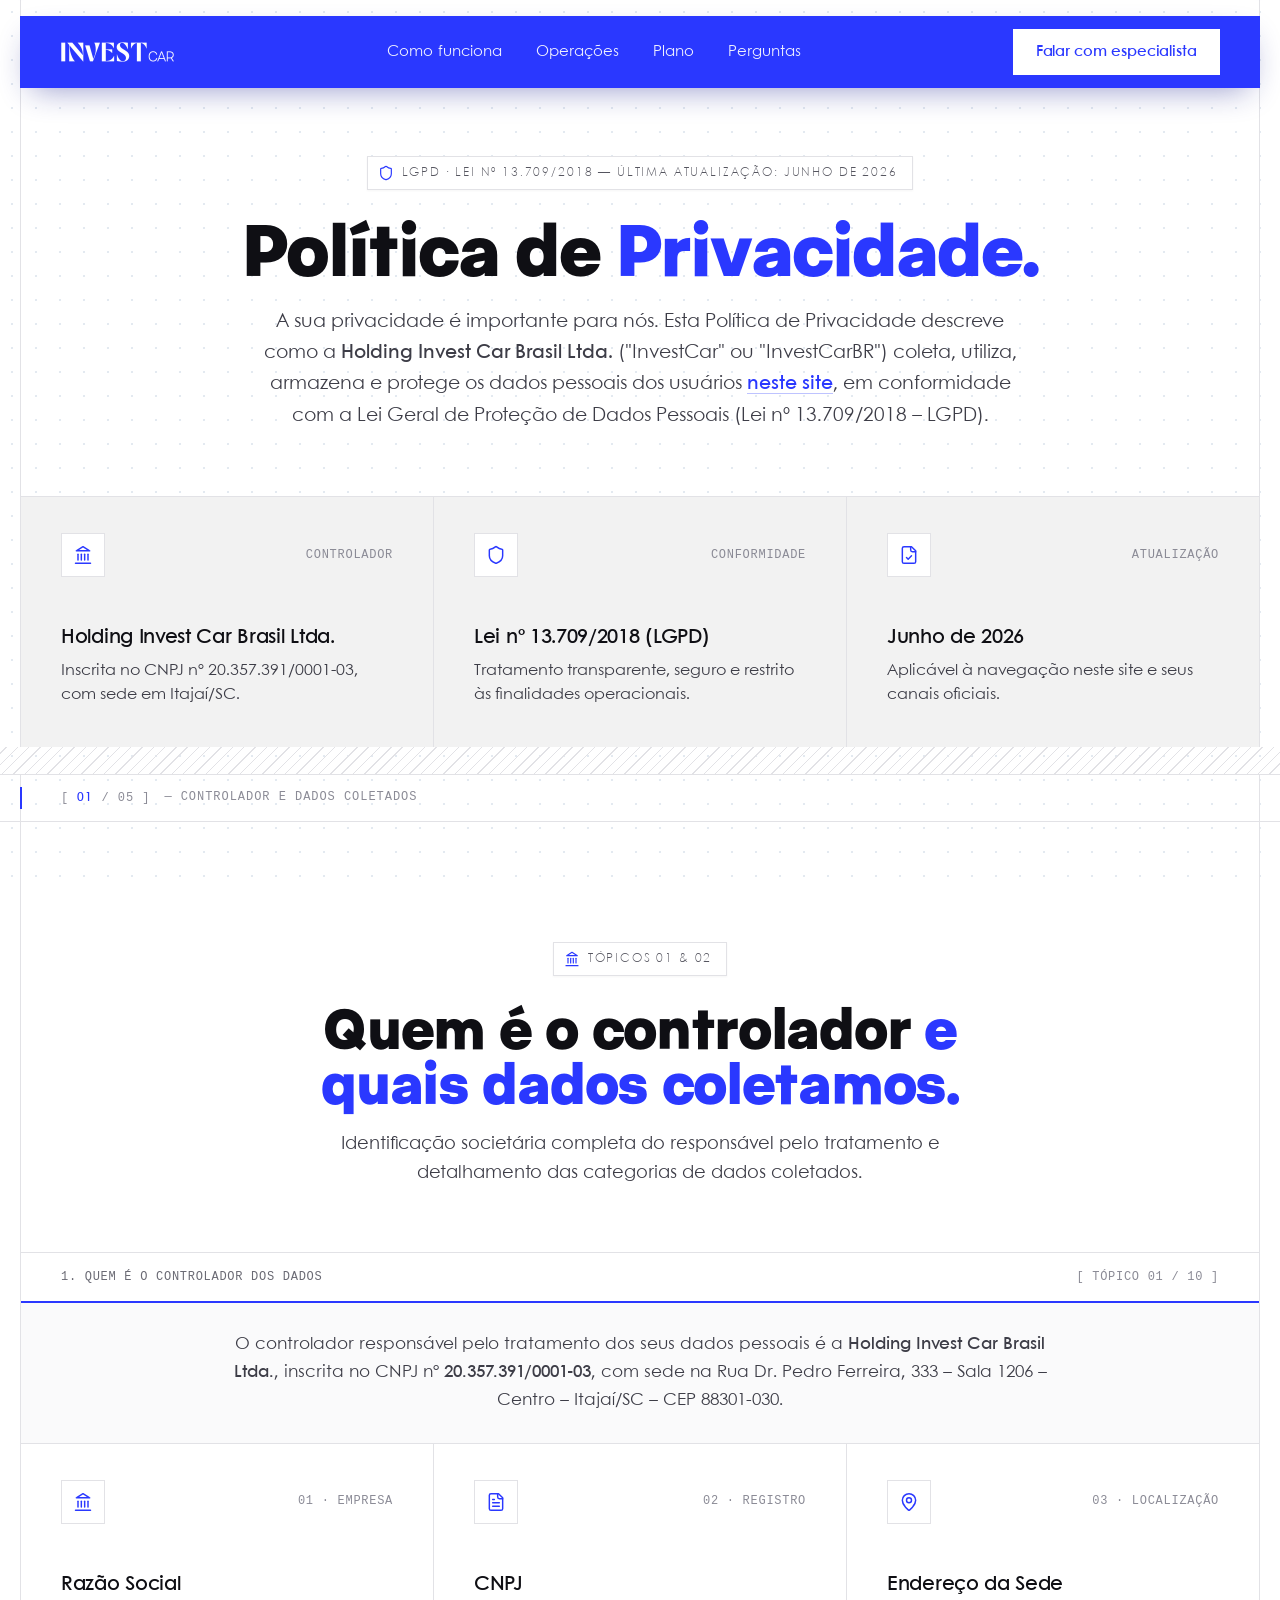
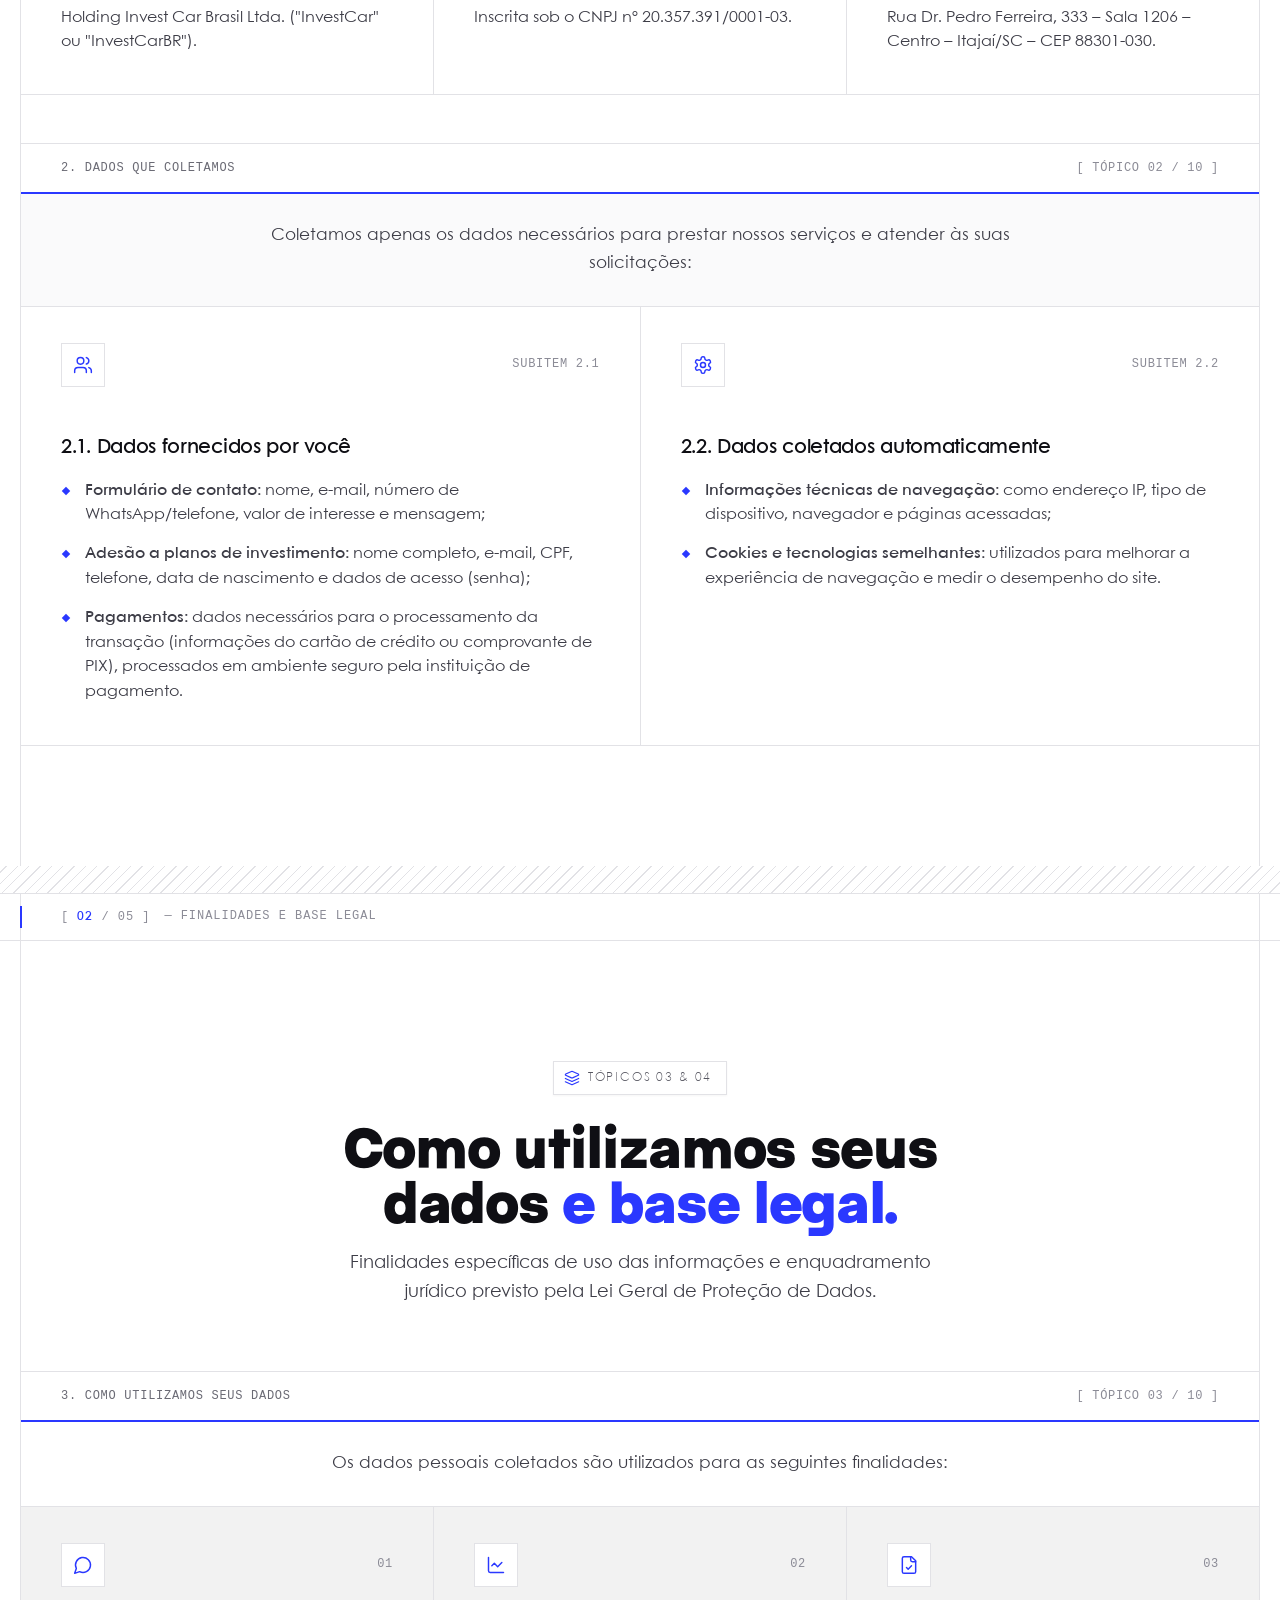
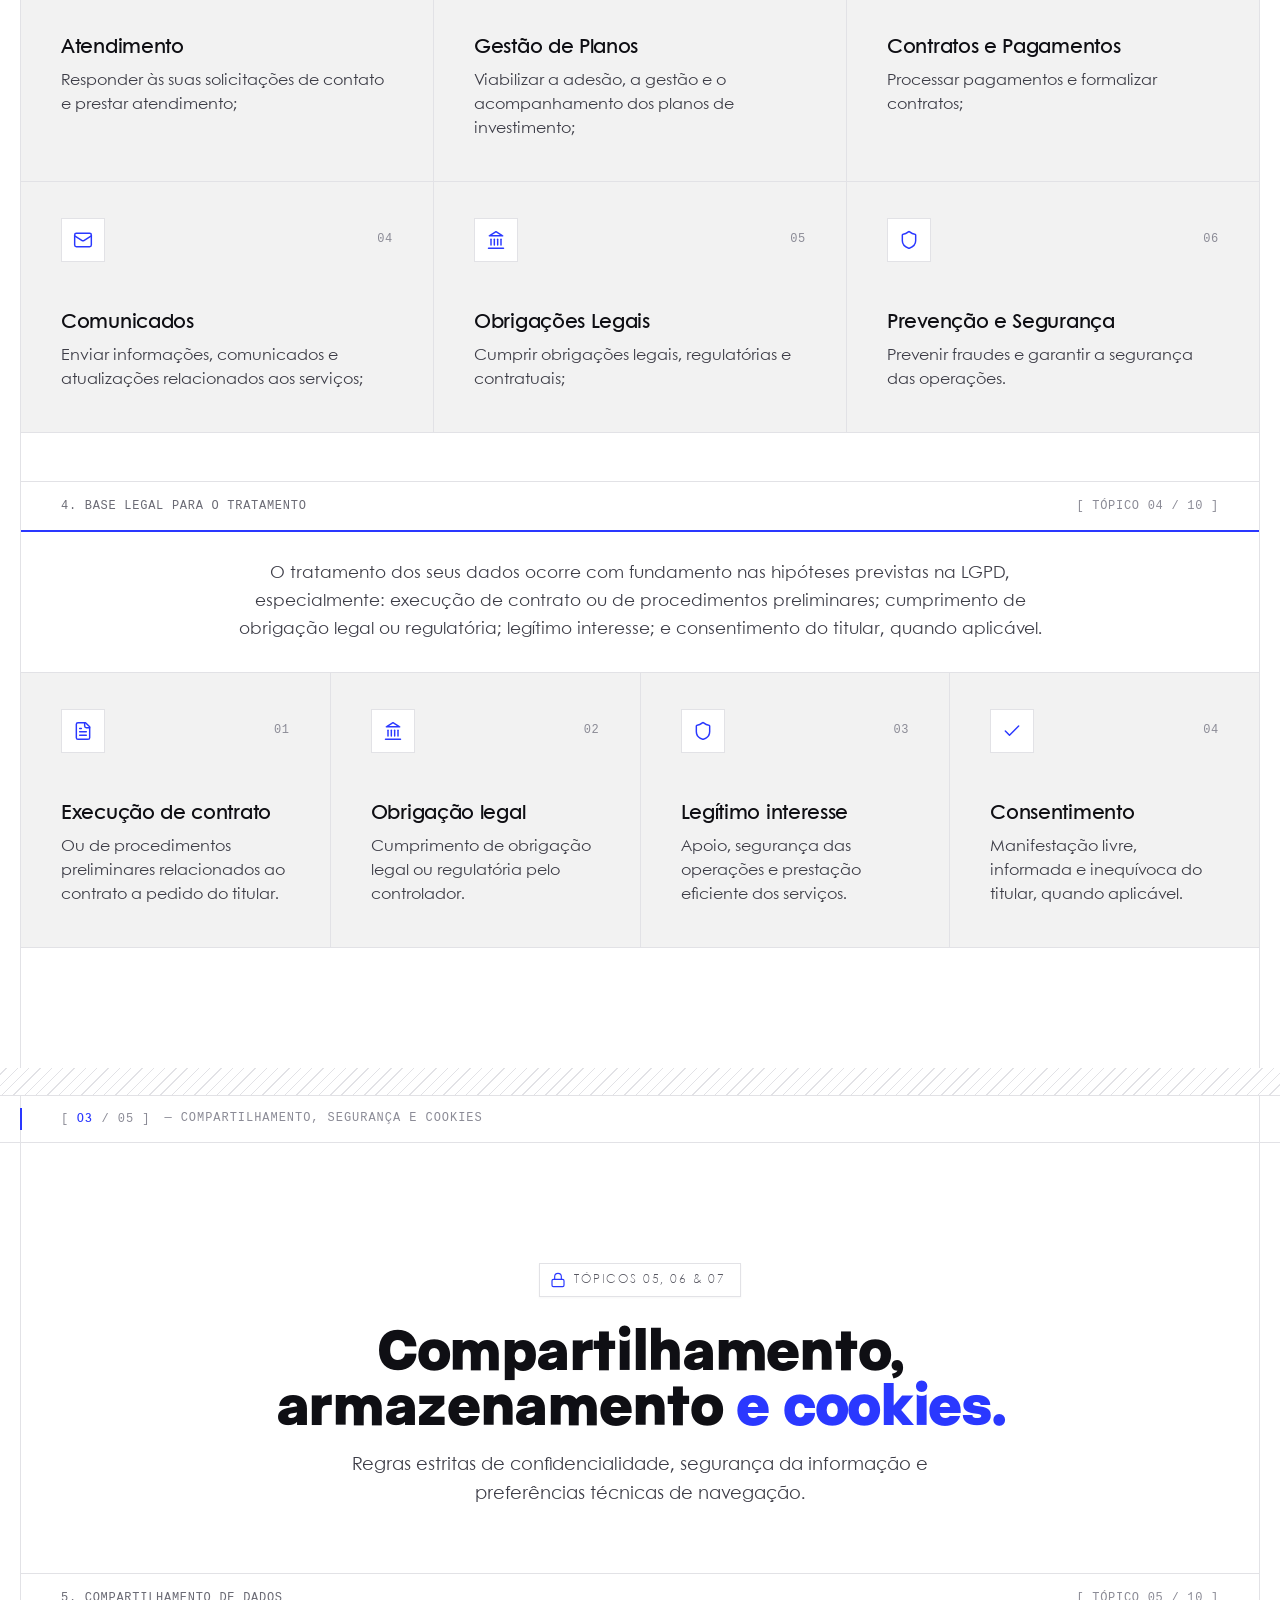
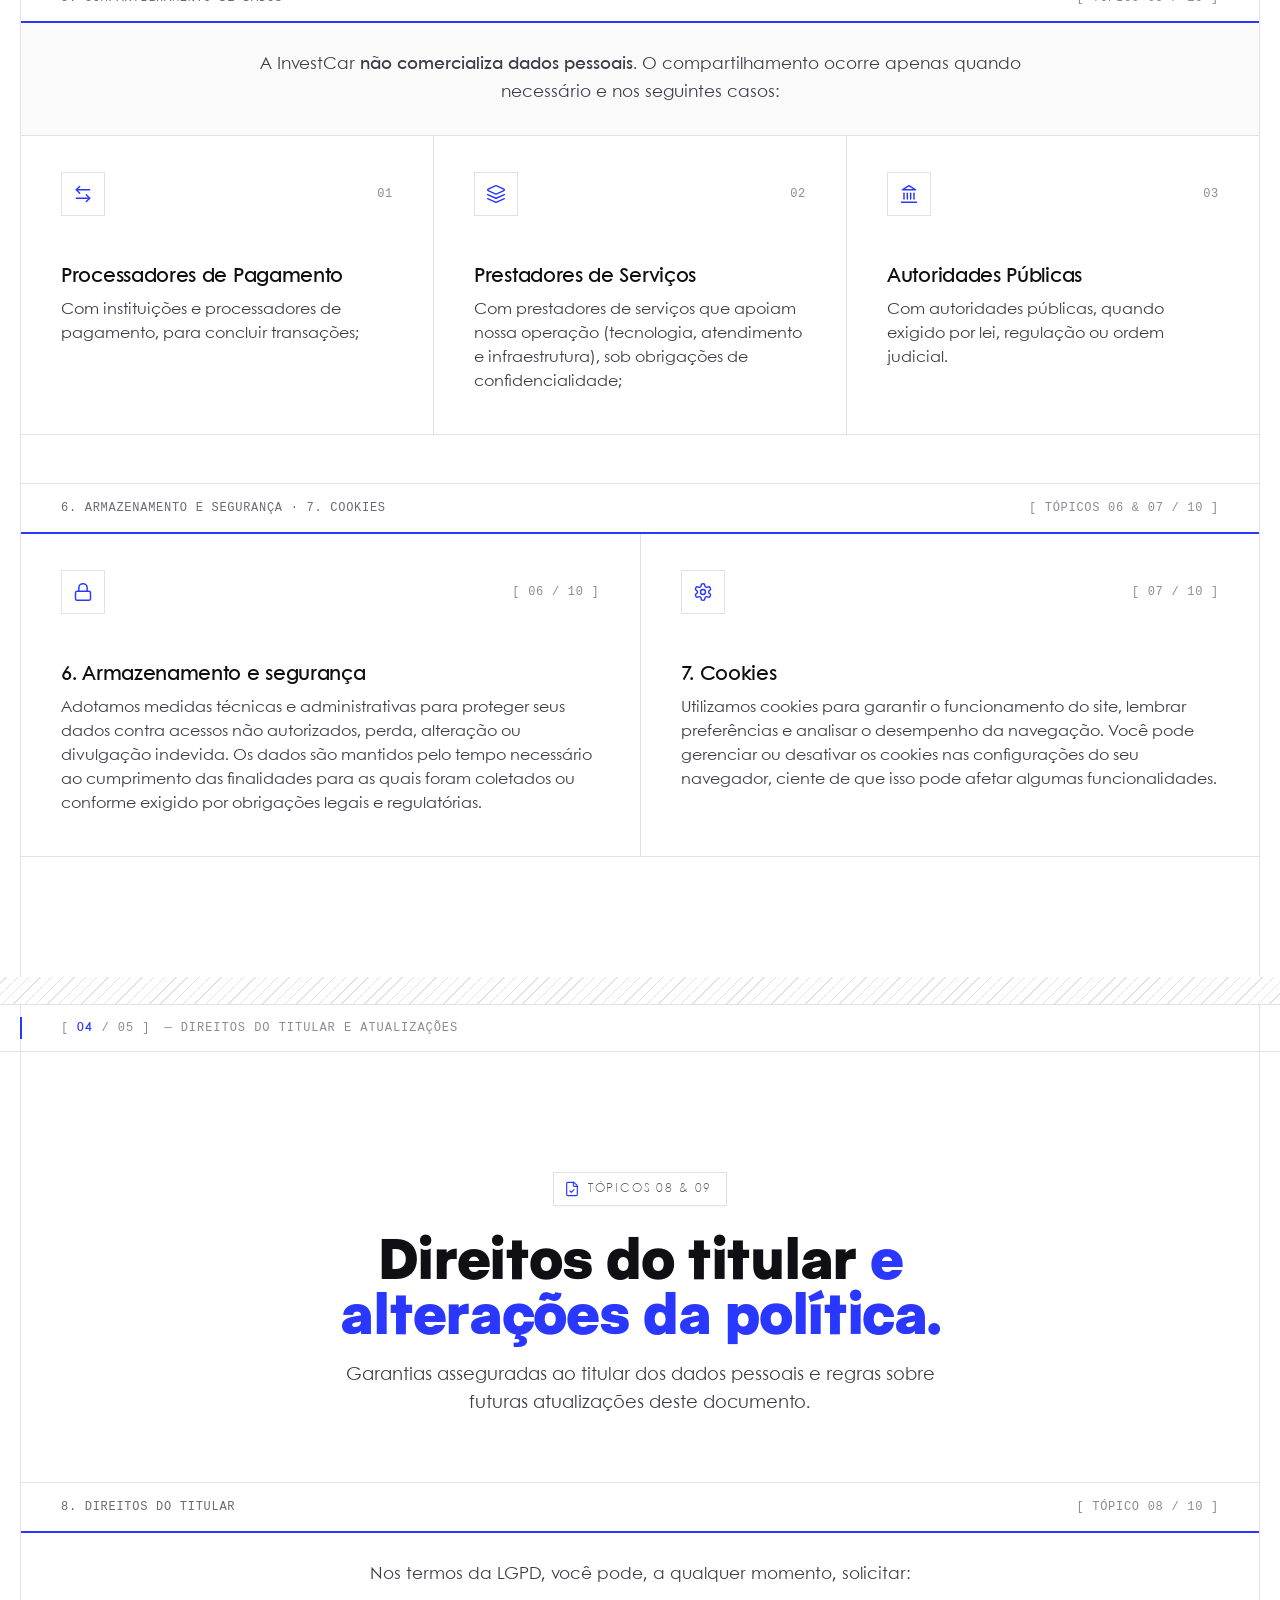
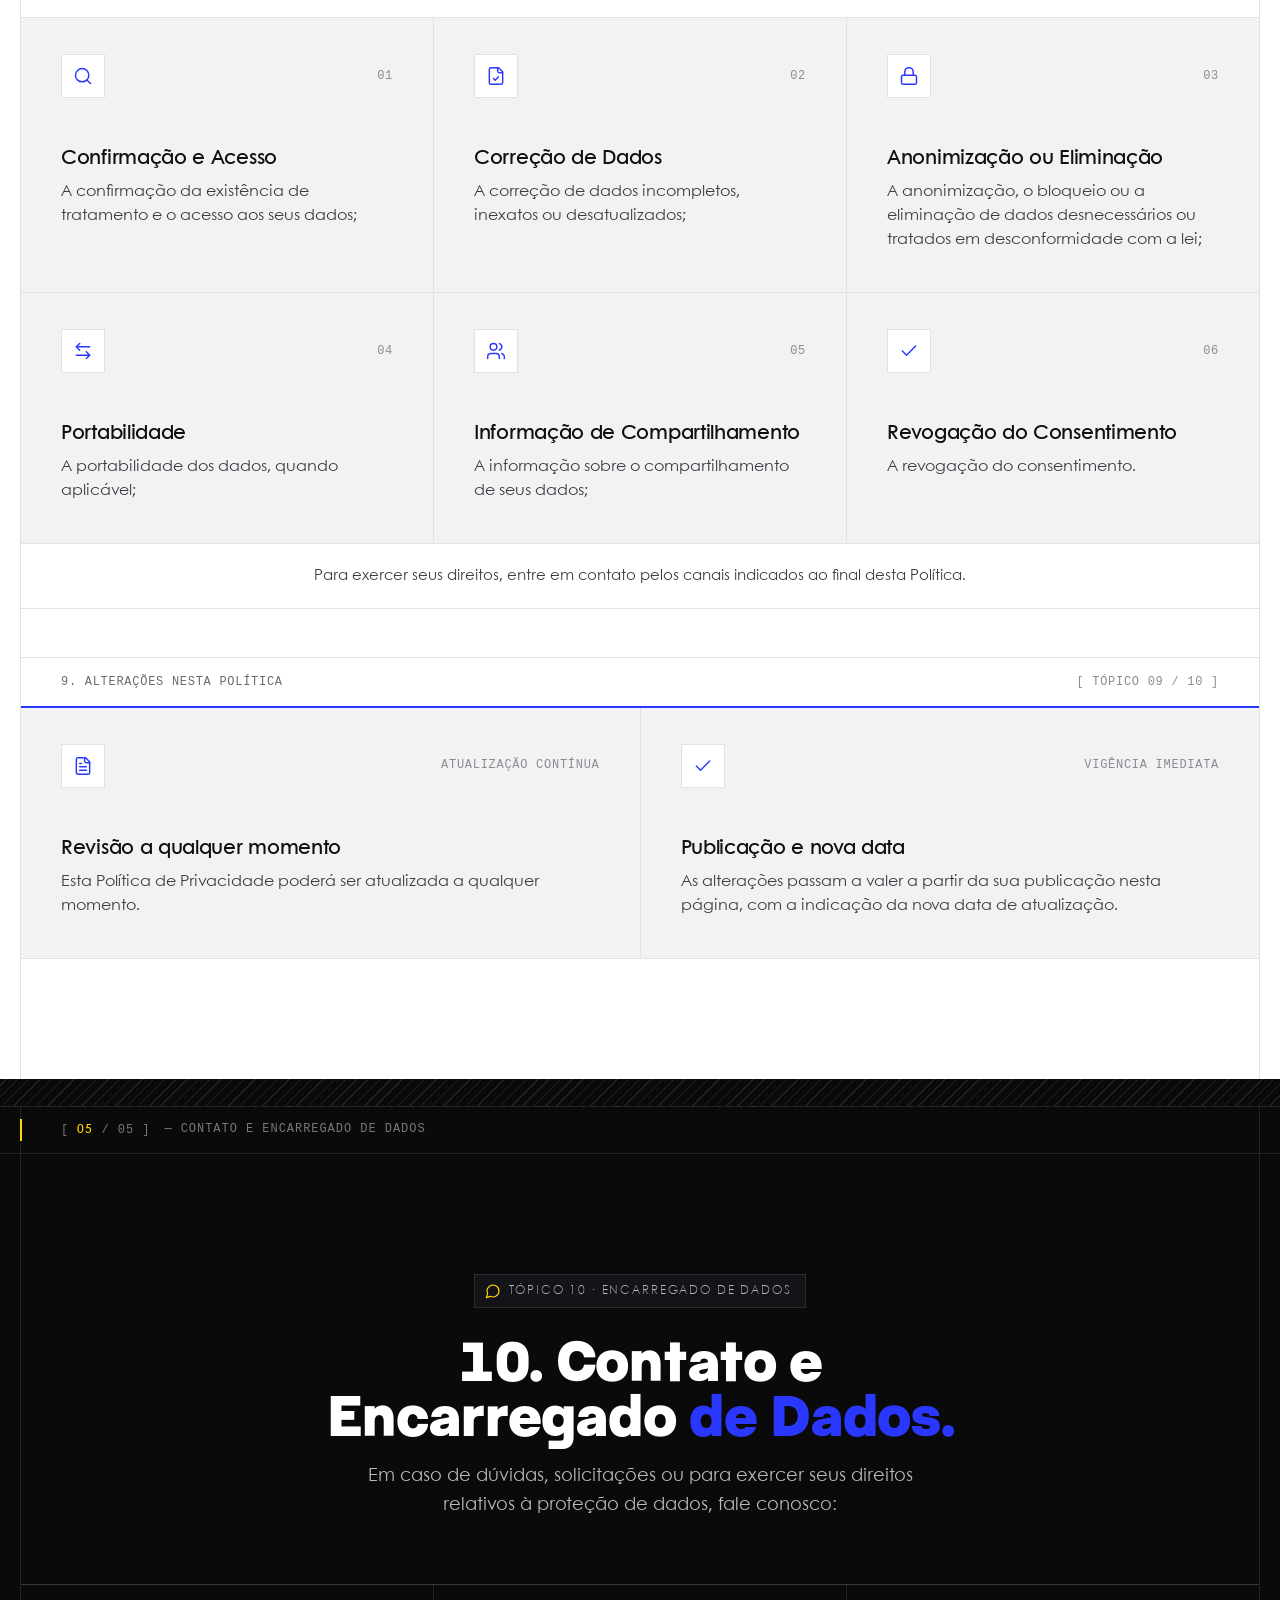
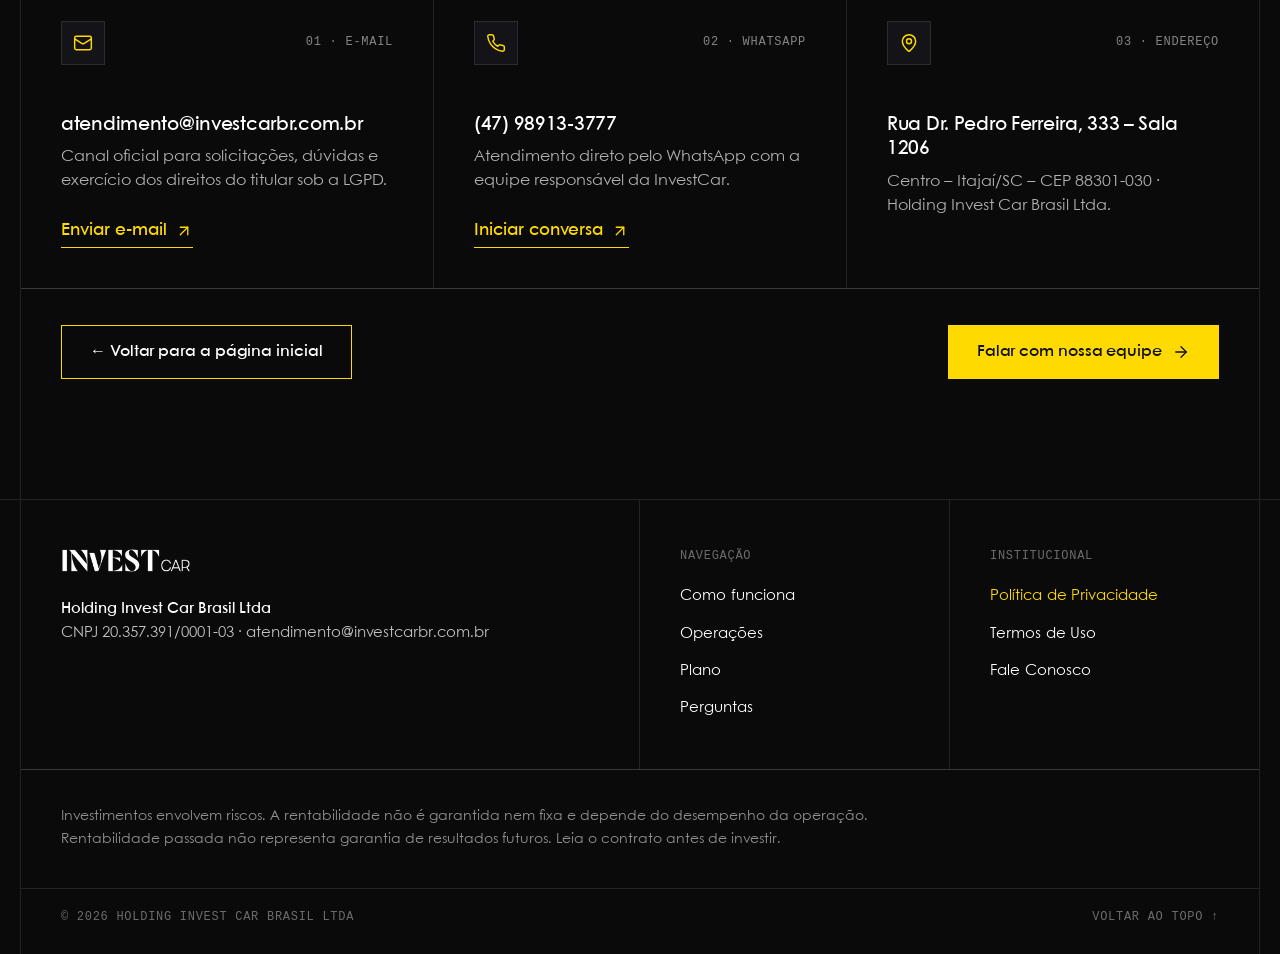
==== commit 74476665: "correção" ====
--- a/politica-de-privacidade.html
+++ b/politica-de-privacidade.html
@@ -75,7 +75,7 @@
         <ul>
           <li><a href="index.html#como-funciona">Como funciona</a></li>
           <li><a href="index.html#operacoes">Operações</a></li>
-          <li><a href="index.html#planos">Planos</a></li>
+          <li><a href="index.html#planos">Plano</a></li>
           <li><a href="index.html#perguntas">Perguntas</a></li>
         </ul>
       </nav>
@@ -92,7 +92,7 @@
         <ul>
           <li><a href="index.html#como-funciona"><span class="mono">01</span>Como funciona</a></li>
           <li><a href="index.html#operacoes"><span class="mono">02</span>Operações</a></li>
-          <li><a href="index.html#planos"><span class="mono">03</span>Planos</a></li>
+          <li><a href="index.html#planos"><span class="mono">03</span>Plano</a></li>
           <li><a href="index.html#perguntas"><span class="mono">04</span>Perguntas</a></li>
         </ul>
       </nav>
@@ -547,7 +547,7 @@
           <ul>
             <li><a href="index.html?v=20261104#como-funciona">Como funciona</a></li>
             <li><a href="index.html?v=20261104#operacoes">Operações</a></li>
-            <li><a href="index.html?v=20261104#planos">Planos</a></li>
+            <li><a href="index.html?v=20261104#planos">Plano</a></li>
             <li><a href="index.html?v=20261104#perguntas">Perguntas</a></li>
           </ul>
         </nav>
--- a/css/style.css
+++ b/css/style.css
@@ -1064,216 +1064,727 @@
   .decide-list .icon { opacity: 1; transform: none; }
 }
 
-/* ---------- 05 · Planos (Consolidado Único) ---------- */
-.plan-consolidated {
+/* ---------- 05 · Plano Único (Grid Bleed + Interações Geométricas) ---------- */
+.plan-single {
   position: relative;
+  max-width: none;
   background: var(--white);
-  border: 1px solid var(--line);
-  padding: clamp(32px, 4vw, 56px);
-  box-shadow: 0 24px 48px -20px rgba(20, 24, 70, .08);
-  transition: border-color .3s, box-shadow .3s;
-}
-.plan-consolidated:hover {
-  border-color: #D2D4E6;
-  box-shadow: 0 30px 60px -24px rgba(20, 24, 70, .14);
-}
-.plan-cons-top {
+  border-top: 1px solid var(--line);
+  border-bottom: 1px solid var(--line);
+  border-inline: 0;
+  transition: border-color .3s, box-shadow .35s var(--ease);
+}
+.js .plan-single.is-done {
+  transition: border-color .3s, box-shadow .35s var(--ease), transform .35s var(--ease);
+}
+
+/* Barra superior técnica (estilo blueprint igual às outras seções) */
+.plan-single-bar {
   display: flex;
-  flex-wrap: wrap;
-  align-items: flex-end;
   justify-content: space-between;
-  gap: 24px;
-  padding-bottom: 28px;
+  align-items: center;
+  gap: 16px;
+  padding: 16px var(--pad);
   border-bottom: 1px solid var(--line);
-}
-.plan-cons-info h3 {
-  font-family: var(--font-strong);
-  font-size: clamp(24px, 1.8vw + 16px, 32px);
+  background: var(--white);
+  color: #6A6A74;
+}
+.plan-bar-left {
+  display: inline-flex;
+  align-items: center;
+  gap: 10px;
+}
+.plan-bar-right b {
+  color: var(--blue);
   font-weight: 600;
-  letter-spacing: -.02em;
-}
-.plan-cons-info p {
-  margin-top: 8px;
-  font-size: 15.5px;
-  line-height: 1.5;
-  color: #6A6A74;
-  max-width: 48ch;
-}
-.plan-cons-rate {
-  text-align: right;
-  flex-shrink: 0;
-}
-.plan-cons-rate strong {
+}
+
+/* Linha de fluxo geométrica animada ao revelar */
+.plan-single-flow {
+  position: relative;
+  z-index: 2;
+  height: 2px;
+  margin-top: -1px;
+  overflow: hidden;
+  background: transparent;
+}
+.plan-single-flow span {
   display: block;
-  font-family: var(--font-strong);
-  font-size: clamp(2.4rem, 2vw + 1.2rem, 3.2rem);
-  font-weight: 600;
-  letter-spacing: -.03em;
-  line-height: 1;
-  color: var(--blue);
-}
-.plan-cons-rate small {
-  display: block;
-  margin-top: 8px;
-  font-size: 13.5px;
-  color: #6A6A74;
-}
-.plan-cons-levels {
-  display: grid;
-  grid-template-columns: repeat(3, 1fr);
-  gap: 20px;
-  margin-block: 36px;
-}
-.plan-level-col {
-  position: relative;
-  display: flex;
-  flex-direction: column;
-  padding: 28px 24px;
-  background: #F7F8FC;
-  border: 1px solid var(--line);
-  transition: transform .3s var(--ease), border-color .3s, box-shadow .3s;
-}
-.plan-level-col:hover {
-  transform: translateY(-4px);
-  border-color: #C8CCDE;
-  box-shadow: 0 16px 32px -16px rgba(20, 24, 70, .12);
-}
-.plan-level-col--featured {
-  background: var(--blue);
-  color: #fff;
-  border-color: var(--blue);
-  box-shadow: 0 20px 40px -18px rgba(42, 56, 255, .55);
-}
-.plan-level-col--featured:hover {
-  border-color: var(--blue);
-  box-shadow: 0 24px 48px -18px rgba(42, 56, 255, .7);
-}
-.plan-level-col--featured .plan-level-head p,
-.plan-level-col--featured .plan-level-val small,
-.plan-level-col--featured .plan-level-prazo {
-  color: rgba(255, 255, 255, .82);
-}
-.plan-level-tag {
+  height: 100%;
+  width: 0;
+  background: linear-gradient(90deg, var(--blue) 0%, #5662FF 80%, var(--yellow) 100%);
+  transition: width 1.4s var(--ease) .25s;
+}
+.plan-single.is-visible .plan-single-flow span {
+  width: 100%;
+}
+
+/* Cantoneiras geométricas reutilizáveis */
+.plan-geo-corners {
   position: absolute;
-  top: 16px;
-  right: 16px;
-  padding: 4px 10px;
-  background: var(--yellow);
-  color: var(--ink);
-  font-family: var(--font-tag);
-  font-size: 10px;
-  font-weight: 700;
-  letter-spacing: .08em;
-  text-transform: uppercase;
-}
-.plan-level-step {
-  display: inline-block;
-  font-size: 12px;
-  letter-spacing: .12em;
-  color: var(--blue);
-  margin-bottom: 8px;
-}
-.plan-level-col--featured .plan-level-step {
-  color: var(--yellow);
-}
-.plan-level-head h4 {
-  font-family: var(--font-strong);
-  font-size: 22px;
-  font-weight: 600;
-  letter-spacing: -.015em;
-}
-.plan-level-head p {
-  margin-top: 6px;
-  font-size: 14px;
-  line-height: 1.45;
-  color: #6A6A74;
-}
-.plan-level-val {
-  margin-top: 18px;
-  padding-bottom: 16px;
-  border-bottom: 1px solid var(--line);
-}
-.plan-level-col--featured .plan-level-val {
-  border-bottom-color: rgba(255, 255, 255, .25);
-}
-.plan-level-val small {
-  display: block;
-  font-size: 11px;
-  letter-spacing: .14em;
-  text-transform: uppercase;
-  color: #6A6A74;
-}
-.plan-level-val strong {
-  display: block;
-  font-family: var(--font-strong);
-  font-size: 24px;
-  font-weight: 600;
-  letter-spacing: -.02em;
-  margin-top: 4px;
-}
-.plan-level-prazo {
-  margin-top: 14px;
-  font-size: 14px;
-  color: var(--ink-2);
-}
-.plan-level-features {
-  display: grid;
-  gap: 10px;
-  margin-top: 18px;
-}
-.plan-level-features li {
-  position: relative;
-  padding-left: 18px;
-  font-family: var(--font-text);
-  font-size: 14px;
-  font-weight: 400;
-}
-.plan-level-features li::before {
+  inset: 8px;
+  pointer-events: none;
+  z-index: 2;
+  opacity: 0;
+  transform: scale(1.03);
+  transition: opacity .3s var(--ease), transform .35s var(--ease);
+}
+.plan-geo-corners::before,
+.plan-geo-corners::after {
   content: "";
   position: absolute;
-  left: 2px;
-  top: .6em;
-  width: 6px;
-  height: 6px;
-  border-radius: 50%;
-  background: var(--blue);
-}
-.plan-level-col--featured .plan-level-features li::before {
-  background: var(--yellow);
-}
-.plan-cons-bottom {
+  width: 10px;
+  height: 10px;
+  border-color: var(--blue);
+  border-style: solid;
+  transition: border-color .3s, transform .35s var(--ease);
+}
+.plan-geo-corners::before {
+  top: 0;
+  left: 0;
+  border-width: 2px 0 0 2px;
+}
+.plan-geo-corners::after {
+  bottom: 0;
+  right: 0;
+  border-width: 0 2px 2px 0;
+}
+
+/* Cabeçalho do Plano */
+.plan-single-top {
   display: flex;
   flex-wrap: wrap;
   align-items: center;
   justify-content: space-between;
-  gap: 24px;
-  padding-top: 28px;
-  border-top: 1px solid var(--line);
-}
-.plan-cons-perks {
-  display: flex;
-  flex-wrap: wrap;
-  gap: 18px 28px;
-}
-.plan-cons-perks span {
+  gap: 32px;
+  padding: clamp(32px, 4vw, 52px) var(--pad);
+  border-bottom: 1px solid var(--line);
+  background: var(--white);
+}
+.plan-single-title {
+  flex: 1 1 420px;
+}
+.plan-single-badge {
   display: inline-flex;
   align-items: center;
   gap: 8px;
-  font-family: var(--font-text);
+  padding: 6px 14px;
+  margin-bottom: 16px;
+  background: rgba(42, 56, 255, .08);
+  color: var(--blue);
+  font-size: 11px;
+  letter-spacing: .14em;
+  text-transform: uppercase;
+  font-weight: 600;
+}
+.plan-single-badge .diamond {
+  width: 7px;
+  height: 7px;
+  background: var(--blue);
+  transform: rotate(45deg);
+}
+.plan-single-title h3 {
+  font-family: var(--font-title);
+  font-size: clamp(1.9rem, 1.5vw + 1.2rem, 2.65rem);
+  font-weight: 900;
+  letter-spacing: -.03em;
+  line-height: 1.06;
+  color: var(--ink);
+}
+.plan-single-title p {
+  margin-top: 12px;
+  font-size: 16px;
+  line-height: 1.55;
+  color: var(--ink-2);
+  max-width: 54ch;
+}
+
+.plan-single-rate {
+  position: relative;
+  flex: 0 0 auto;
+  min-width: 280px;
+  padding: 26px 32px;
+  background: var(--blue);
+  color: #fff;
+  text-align: center;
+  box-shadow: 0 20px 44px -18px rgba(42, 56, 255, .55);
+  overflow: hidden;
+  transition: transform .35s var(--ease), box-shadow .35s var(--ease);
+}
+.plan-single-rate:hover {
+  transform: translateY(-3px);
+  box-shadow: 0 26px 52px -18px rgba(42, 56, 255, .7);
+}
+.plan-single-rate .plan-geo-corners {
+  opacity: 1;
+  transform: none;
+  inset: 10px;
+}
+.plan-single-rate .plan-geo-corners::before,
+.plan-single-rate .plan-geo-corners::after {
+  border-color: var(--yellow);
+}
+.plan-single-rate-label {
+  display: block;
+  font-size: 10.5px;
+  letter-spacing: .16em;
+  text-transform: uppercase;
+  color: rgba(255, 255, 255, .84);
+}
+.plan-single-rate strong {
+  display: block;
+  margin-top: 6px;
+  font-family: var(--font-title);
+  font-size: clamp(2.2rem, 1.9vw + 1.2rem, 2.9rem);
+  font-weight: 900;
+  letter-spacing: -.03em;
+  line-height: 1.04;
+  color: var(--yellow);
+}
+.plan-single-rate small {
+  display: block;
+  margin-top: 6px;
+  font-size: 12.5px;
+  line-height: 1.4;
+  color: rgba(255, 255, 255, .88);
+}
+
+/* ---------- Métricas Interativas (.plan-single-metrics) ---------- */
+.plan-single-metrics {
+  display: grid;
+  grid-template-columns: repeat(3, 1fr);
+  gap: 1px;
+  background: var(--line);
+  border-bottom: 1px solid var(--line);
+}
+.plan-metric-item {
+  position: relative;
+  display: flex;
+  flex-direction: column;
+  padding: 32px var(--pad);
+  background: #F8F9FD;
+  cursor: pointer;
+  user-select: none;
+  overflow: hidden;
+  transition: background-color .35s var(--ease), transform .25s var(--ease);
+}
+.plan-metric-item:hover,
+.plan-metric-item:focus-visible {
+  background: var(--white);
+}
+.plan-metric-item:active {
+  transform: scale(0.995);
+}
+.plan-metric-item.is-active {
+  background: var(--white);
+}
+.plan-metric-item:hover .plan-geo-corners,
+.plan-metric-item:focus-visible .plan-geo-corners,
+.plan-metric-item.is-active .plan-geo-corners {
+  opacity: 1;
+  transform: scale(1);
+}
+
+.plan-metric-top {
+  display: flex;
+  align-items: center;
+  justify-content: space-between;
+  gap: 12px;
+}
+.plan-metric-label {
+  display: inline-flex;
+  align-items: center;
+  gap: 8px;
+  font-size: 11.5px;
+  letter-spacing: .14em;
+  text-transform: uppercase;
+  color: #6A6A74;
+  font-weight: 600;
+  transition: color .3s;
+}
+.plan-metric-num {
+  display: inline-flex;
+  align-items: center;
+  justify-content: center;
+  padding: 2px 7px;
+  background: rgba(42, 56, 255, .08);
+  color: var(--blue);
+  font-size: 11px;
+  font-weight: 600;
+  transition: background-color .3s, color .3s;
+}
+.plan-metric-item.is-active .plan-metric-label {
+  color: var(--blue);
+}
+.plan-metric-item.is-active .plan-metric-num {
+  background: var(--blue);
+  color: #fff;
+}
+
+/* Botão geométrico (+) que rotaciona em diamante */
+.plan-geo-plus {
+  position: relative;
+  width: 28px;
+  height: 28px;
+  flex-shrink: 0;
+  border: 1px solid var(--line);
+  background: var(--white);
+  transition: transform .42s cubic-bezier(.22, 1, .36, 1), background-color .3s, border-color .3s;
+}
+.plan-geo-plus::before,
+.plan-geo-plus::after {
+  content: "";
+  position: absolute;
+  left: 50%;
+  top: 50%;
+  width: 11px;
+  height: 1.5px;
+  background: var(--blue);
+  transform: translate(-50%, -50%);
+  transition: transform .42s cubic-bezier(.22, 1, .36, 1), background-color .3s;
+}
+.plan-geo-plus::after {
+  transform: translate(-50%, -50%) rotate(90deg);
+}
+.plan-metric-item:hover .plan-geo-plus {
+  border-color: var(--blue);
+  transform: rotate(45deg);
+}
+.plan-metric-item:hover .plan-geo-plus::before {
+  transform: translate(-50%, -50%) rotate(-45deg);
+}
+.plan-metric-item:hover .plan-geo-plus::after {
+  transform: translate(-50%, -50%) rotate(45deg);
+}
+.plan-metric-item.is-active .plan-geo-plus {
+  background: var(--blue);
+  border-color: var(--blue);
+  transform: rotate(45deg);
+}
+.plan-metric-item.is-active .plan-geo-plus::before {
+  background: var(--yellow);
+  transform: translate(-50%, -50%) rotate(0deg);
+}
+.plan-metric-item.is-active .plan-geo-plus::after {
+  background: var(--yellow);
+  transform: translate(-50%, -50%) rotate(90deg);
+}
+
+.plan-metric-val {
+  margin-top: 14px;
+  font-family: var(--font-strong);
+  font-size: clamp(20px, 1.2vw + 14px, 25px);
+  font-weight: 600;
+  letter-spacing: -.025em;
+  color: var(--ink);
+  line-height: 1.18;
+  transition: color .3s, transform .3s var(--ease);
+}
+.plan-metric-item.is-active .plan-metric-val {
+  color: var(--blue);
+  transform: translateX(3px);
+}
+
+.plan-metric-action {
+  display: inline-block;
+  margin-top: 12px;
+  font-size: 11px;
+  letter-spacing: .12em;
+  color: var(--blue);
+  opacity: .82;
+  transition: opacity .3s, color .3s;
+}
+.plan-metric-item:hover .plan-metric-action,
+.plan-metric-item.is-active .plan-metric-action {
+  opacity: 1;
+}
+
+/* Gaveta da descrição (revelada via jQuery após interação) */
+.plan-metric-drawer {
+  margin-top: 16px;
+  padding-top: 14px;
+  overflow: hidden;
+}
+.plan-metric-beam {
+  display: block;
+  width: 100%;
+  height: 2px;
+  background: #E5E7F2;
+  margin-bottom: 14px;
+  overflow: hidden;
+}
+.plan-metric-beam i {
+  display: block;
+  width: 0%;
+  height: 100%;
+  background: linear-gradient(90deg, var(--blue), var(--yellow));
+}
+.plan-metric-sub {
   font-size: 14.5px;
-  font-weight: 500;
+  line-height: 1.55;
+  color: var(--ink-2);
+}
+.plan-metric-tag {
+  display: inline-block;
+  margin-top: 12px;
+  padding: 4px 10px;
+  background: rgba(42, 56, 255, .07);
+  color: var(--blue);
+  font-size: 10.5px;
+  letter-spacing: .1em;
+}
+
+/* ---------- Matriz Inteligente de Garantias (.plan-single-features) ---------- */
+.plan-single-body {
+  padding: clamp(32px, 4vw, 52px) var(--pad);
+  border-bottom: 1px solid var(--line);
+  background: var(--white);
+}
+.plan-body-head {
+  display: flex;
+  flex-wrap: wrap;
+  align-items: center;
+  justify-content: space-between;
+  gap: 16px;
+  margin-bottom: 26px;
+}
+.plan-single-subtitle {
+  font-size: 11.5px;
+  letter-spacing: .16em;
+  text-transform: uppercase;
+  color: #6A6A74;
+  margin: 0;
+}
+.plan-body-controls {
+  display: inline-flex;
+  align-items: center;
+  flex-wrap: wrap;
+  gap: 16px;
+}
+.plan-feat-counter {
+  font-size: 11.5px;
+  color: #6A6A74;
+}
+.plan-feat-counter b {
+  color: var(--blue);
+  font-weight: 600;
+}
+.plan-feat-toggle-all {
+  padding: 6px 12px;
+  border: 1px solid var(--line);
+  background: #F8F9FD;
+  color: var(--blue);
+  font-size: 11px;
+  letter-spacing: .12em;
+  text-transform: uppercase;
+  cursor: pointer;
+  transition: background-color .25s, border-color .25s, color .25s, transform .2s;
+}
+.plan-feat-toggle-all:hover,
+.plan-feat-toggle-all:focus-visible {
+  background: var(--blue);
+  border-color: var(--blue);
+  color: #fff;
+}
+.plan-feat-toggle-all:active {
+  transform: scale(0.97);
+}
+
+.plan-single-features {
+  display: grid;
+  grid-template-columns: repeat(2, 1fr);
+  gap: 16px;
+  align-items: start;
+}
+.plan-feat-item {
+  position: relative;
+  display: flex;
+  flex-direction: column;
+  padding: 22px 24px;
+  background: #F8F9FD;
+  border: 1px solid var(--line);
+  cursor: pointer;
+  user-select: none;
+  overflow: hidden;
+  transition: background-color .3s var(--ease), border-color .3s var(--ease), box-shadow .35s var(--ease), transform .25s var(--ease);
+}
+.plan-feat-item:hover,
+.plan-feat-item:focus-visible {
+  background: var(--white);
+  border-color: #C5CAE3;
+  box-shadow: 0 14px 32px -18px rgba(20, 24, 70, .14);
+}
+.plan-feat-item:active {
+  transform: scale(0.992);
+}
+.plan-feat-item.is-active {
+  background: var(--white);
+  border-color: var(--blue);
+  box-shadow: 0 18px 38px -18px rgba(42, 56, 255, .22);
+}
+.plan-feat-item:hover .plan-geo-corners,
+.plan-feat-item:focus-visible .plan-geo-corners,
+.plan-feat-item.is-active .plan-geo-corners {
+  opacity: 1;
+  transform: scale(1);
+}
+
+.plan-feat-row {
+  display: flex;
+  align-items: center;
+  gap: 14px;
+}
+.plan-feat-ico {
+  flex-shrink: 0;
+  display: inline-flex;
+  align-items: center;
+  justify-content: center;
+  width: 30px;
+  height: 30px;
+  background: rgba(42, 56, 255, .1);
+  color: var(--blue);
+  transition: transform .4s cubic-bezier(.22, 1, .36, 1), background-color .3s, color .3s;
+}
+.plan-feat-ico .icon {
+  width: 15px;
+  height: 15px;
+  transition: transform .4s cubic-bezier(.22, 1, .36, 1);
+}
+.plan-feat-item:hover .plan-feat-ico,
+.plan-feat-item.is-active .plan-feat-ico {
+  background: var(--blue);
+  color: var(--yellow);
+  transform: rotate(45deg);
+}
+.plan-feat-item:hover .plan-feat-ico .icon,
+.plan-feat-item.is-active .plan-feat-ico .icon {
+  transform: rotate(-45deg);
+}
+
+.plan-feat-text {
+  flex: 1 1 auto;
+  min-width: 0;
+  display: flex;
+  flex-direction: column;
+  gap: 2px;
+}
+.plan-feat-text strong {
   color: var(--ink);
-}
-.plan-cons-perks .icon {
-  width: 17px;
-  height: 17px;
+  font-family: var(--font-strong);
+  font-size: 16px;
+  font-weight: 600;
+  letter-spacing: -.01em;
+  line-height: 1.3;
+  transition: color .3s;
+}
+.plan-feat-item.is-active .plan-feat-text strong {
   color: var(--blue);
 }
-@media (max-width: 960px) {
-  .plan-cons-levels { grid-template-columns: 1fr; }
-  .plan-cons-rate { text-align: left; }
-  .plan-cons-bottom { flex-direction: column; align-items: stretch; }
-  .plan-cons-bottom .btn { width: 100%; }
+.plan-feat-text span {
+  font-size: 13.5px;
+  color: #6A6A74;
+  line-height: 1.4;
+}
+
+.plan-feat-num {
+  font-size: 11px;
+  color: var(--muted);
+  transition: color .3s;
+}
+.plan-feat-item.is-active .plan-feat-num {
+  color: var(--blue);
+  font-weight: 600;
+}
+
+.plan-feat-plus {
+  position: relative;
+  width: 22px;
+  height: 22px;
+  flex-shrink: 0;
+  border: 1px solid var(--line);
+  background: var(--white);
+  transition: transform .38s cubic-bezier(.22, 1, .36, 1), border-color .3s, background-color .3s;
+}
+.plan-feat-plus::before,
+.plan-feat-plus::after {
+  content: "";
+  position: absolute;
+  left: 50%;
+  top: 50%;
+  width: 9px;
+  height: 1.5px;
+  background: var(--blue);
+  transform: translate(-50%, -50%);
+  transition: transform .38s cubic-bezier(.22, 1, .36, 1), background-color .3s;
+}
+.plan-feat-plus::after {
+  transform: translate(-50%, -50%) rotate(90deg);
+}
+.plan-feat-item.is-active .plan-feat-plus {
+  background: var(--blue);
+  border-color: var(--blue);
+  transform: rotate(45deg);
+}
+.plan-feat-item.is-active .plan-feat-plus::before {
+  background: #fff;
+  transform: translate(-50%, -50%) rotate(-45deg);
+}
+.plan-feat-item.is-active .plan-feat-plus::after {
+  background: #fff;
+  transform: translate(-50%, -50%) rotate(-45deg);
+  opacity: 0;
+}
+
+.plan-feat-drawer {
+  margin-top: 14px;
+  padding-top: 14px;
+  border-top: 1px dashed var(--line);
+  overflow: hidden;
+}
+.plan-feat-drawer p {
+  font-size: 14px;
+  line-height: 1.55;
+  color: var(--ink-2);
+}
+
+.plan-feat-line {
+  position: absolute;
+  left: 0;
+  right: 0;
+  bottom: 0;
+  height: 2px;
+  background: transparent;
+  overflow: hidden;
+}
+.plan-feat-line i {
+  display: block;
+  height: 100%;
+  width: 0%;
+  background: linear-gradient(90deg, var(--blue), var(--yellow));
+}
+.plan-feat-item.is-active .plan-feat-line i {
+  width: 100%;
+}
+
+/* ---------- Rodapé Centralizado do Plano ---------- */
+.plan-single-cta {
+  display: flex;
+  flex-direction: column;
+  align-items: center;
+  justify-content: center;
+  text-align: center;
+  gap: 14px;
+  padding: clamp(32px, 4vw, 48px) var(--pad);
+  background: #F8F9FD;
+}
+.plan-single-cta .btn {
+  min-width: 320px;
+}
+.plan-single-note {
+  font-size: 13.5px;
+  color: #6A6A74;
+}
+
+.fine-print--center {
+  margin-inline: auto;
+  text-align: center;
+}
+
+/* ---------- Otimização Mobile & Tablet ---------- */
+@media (max-width: 900px) {
+  .plan-single-bar {
+    padding: 12px var(--pad);
+    font-size: 11px;
+  }
+  .plan-bar-right span:not(b) {
+    display: none;
+  }
+  .plan-single-top {
+    flex-direction: column;
+    align-items: stretch;
+    gap: 22px;
+    padding: 28px var(--pad);
+  }
+  .plan-single-title {
+    flex: 1 1 auto;
+  }
+  .plan-single-rate {
+    width: 100%;
+    min-width: 0;
+    display: flex;
+    flex-wrap: wrap;
+    align-items: center;
+    justify-content: space-between;
+    text-align: left;
+    gap: 12px 20px;
+    padding: 20px 24px;
+  }
+  .plan-single-rate strong {
+    margin-top: 2px;
+    font-size: clamp(1.85rem, 6vw, 2.3rem);
+  }
+  .plan-single-rate small {
+    margin-top: 0;
+    width: 100%;
+    padding-top: 10px;
+    border-top: 1px solid rgba(255, 255, 255, .2);
+  }
+  .plan-single-metrics {
+    grid-template-columns: 1fr;
+  }
+  .plan-metric-item {
+    padding: 22px var(--pad);
+  }
+  .plan-single-body {
+    padding: 28px var(--pad);
+  }
+  .plan-body-head {
+    flex-direction: column;
+    align-items: flex-start;
+    gap: 12px;
+  }
+  .plan-body-controls {
+    width: 100%;
+    justify-content: space-between;
+  }
+  .plan-single-features {
+    grid-template-columns: 1fr;
+    gap: 12px;
+  }
+  .plan-feat-item {
+    padding: 18px 18px;
+  }
+  .plan-single-cta {
+    padding: 28px var(--pad);
+  }
+  .plan-single-cta .btn {
+    width: 100%;
+    min-width: 0;
+  }
+}
+
+@media (max-width: 480px) {
+  .plan-single-title h3 {
+    font-size: clamp(1.55rem, 7vw, 1.9rem);
+  }
+  .plan-single-title p {
+    font-size: 14.5px;
+  }
+  .plan-metric-val {
+    font-size: 19px;
+  }
+  .plan-feat-row {
+    gap: 10px;
+  }
+  .plan-feat-text strong {
+    font-size: 15px;
+  }
+  .plan-feat-text span {
+    font-size: 12.5px;
+  }
+  .plan-feat-num {
+    display: none;
+  }
 }
 
 /* Fallback para plans legados se necessário */
